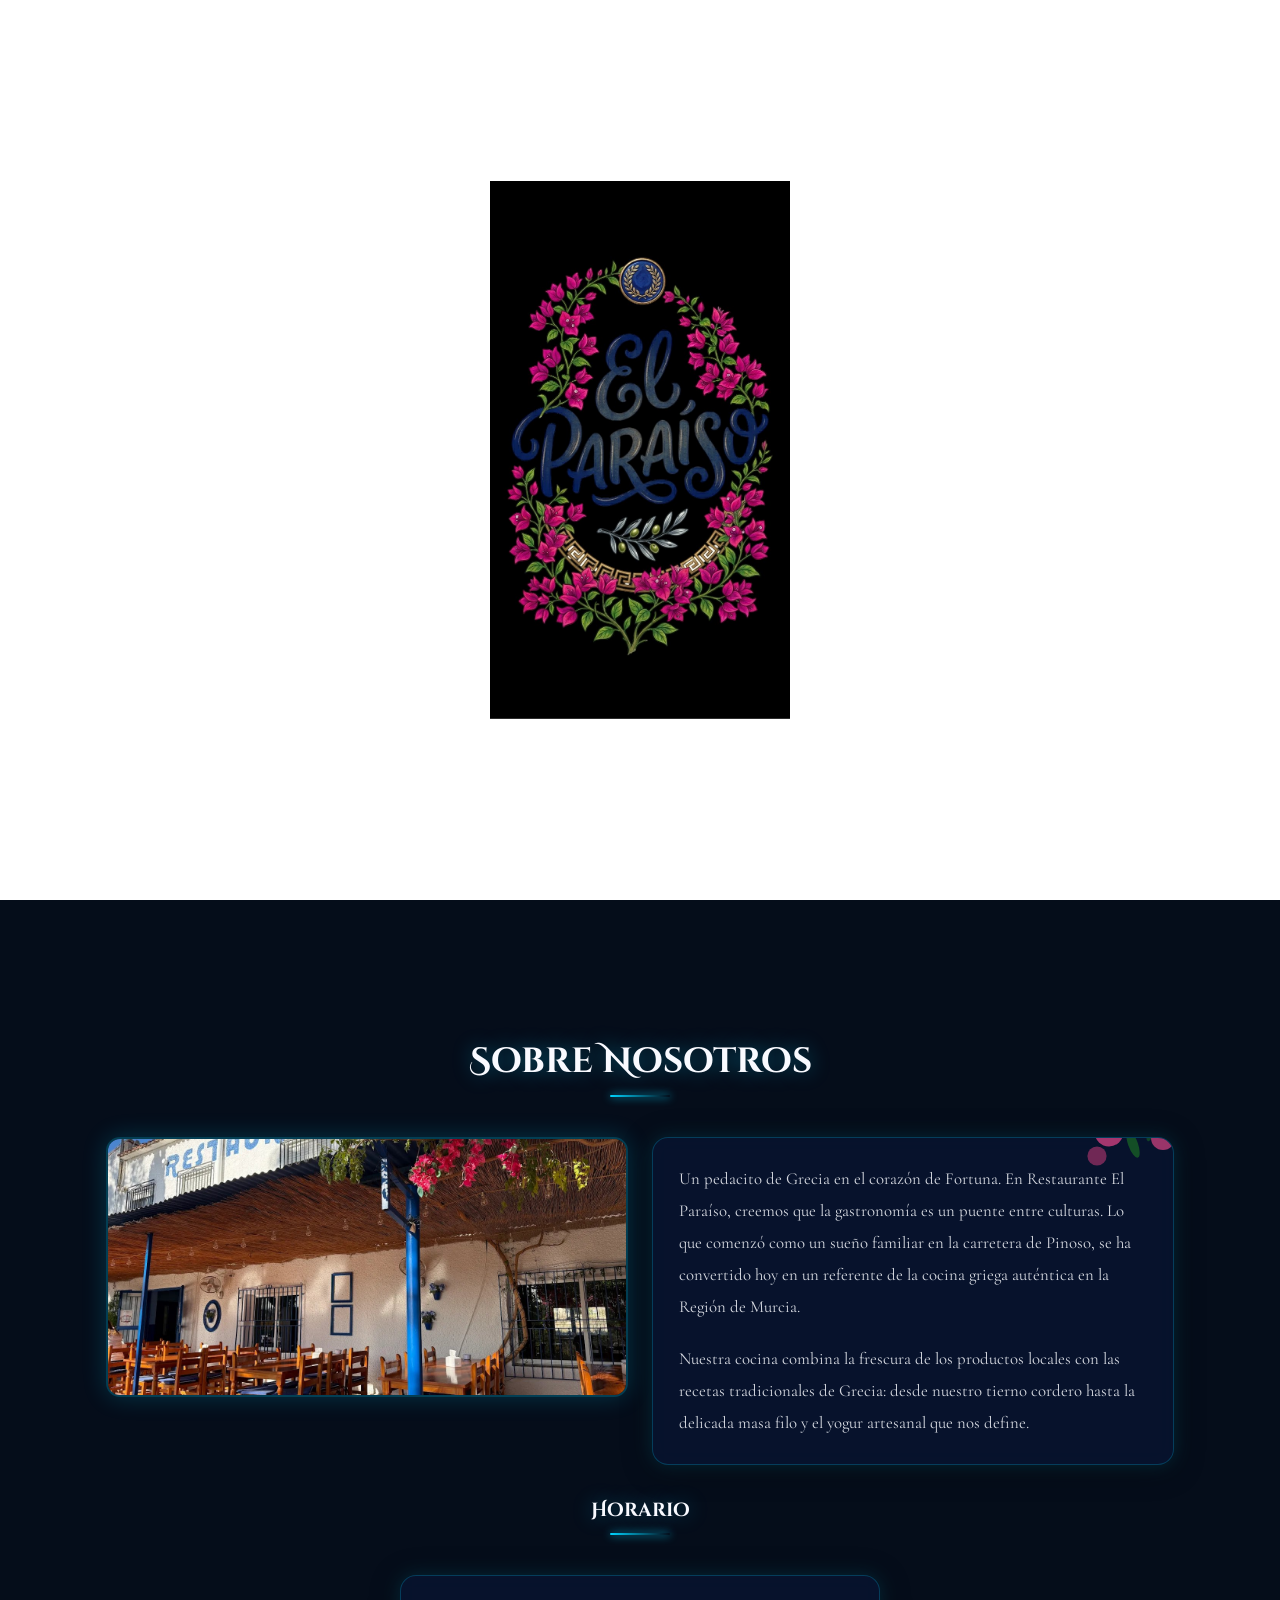
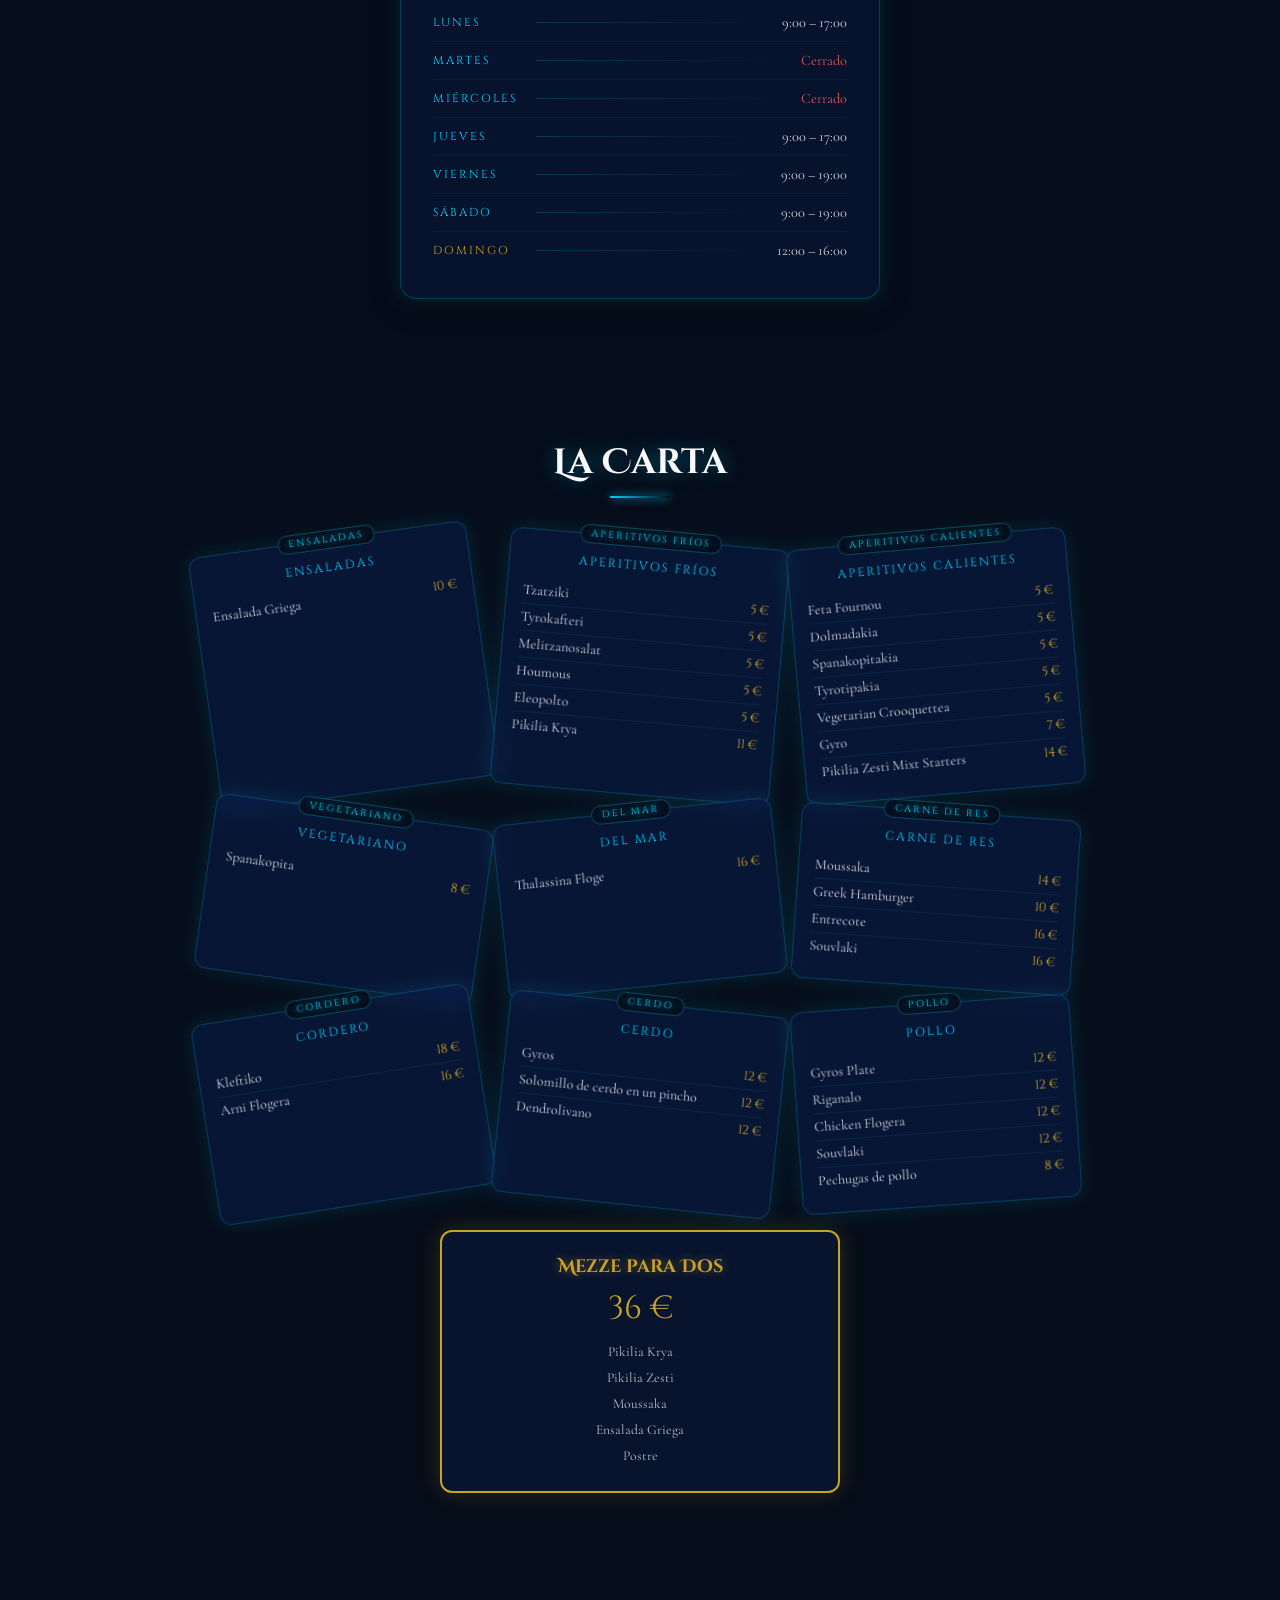
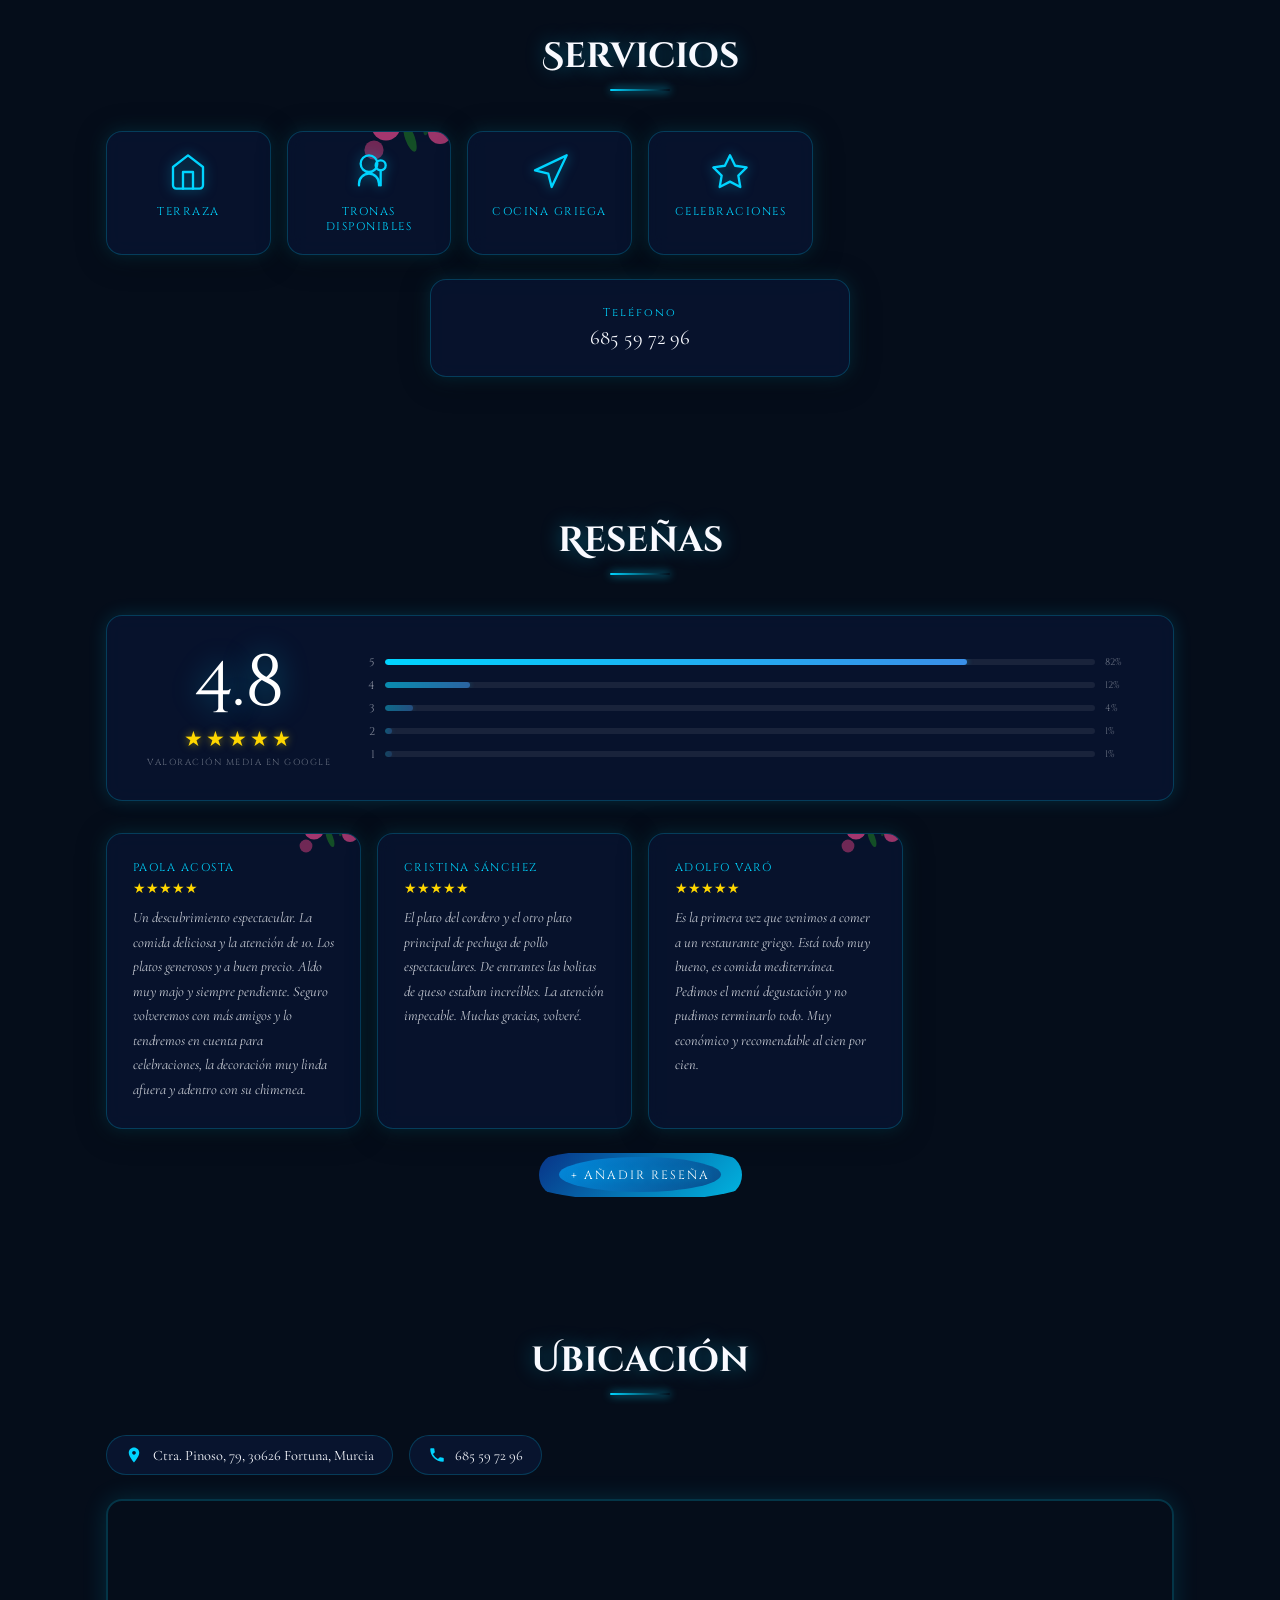
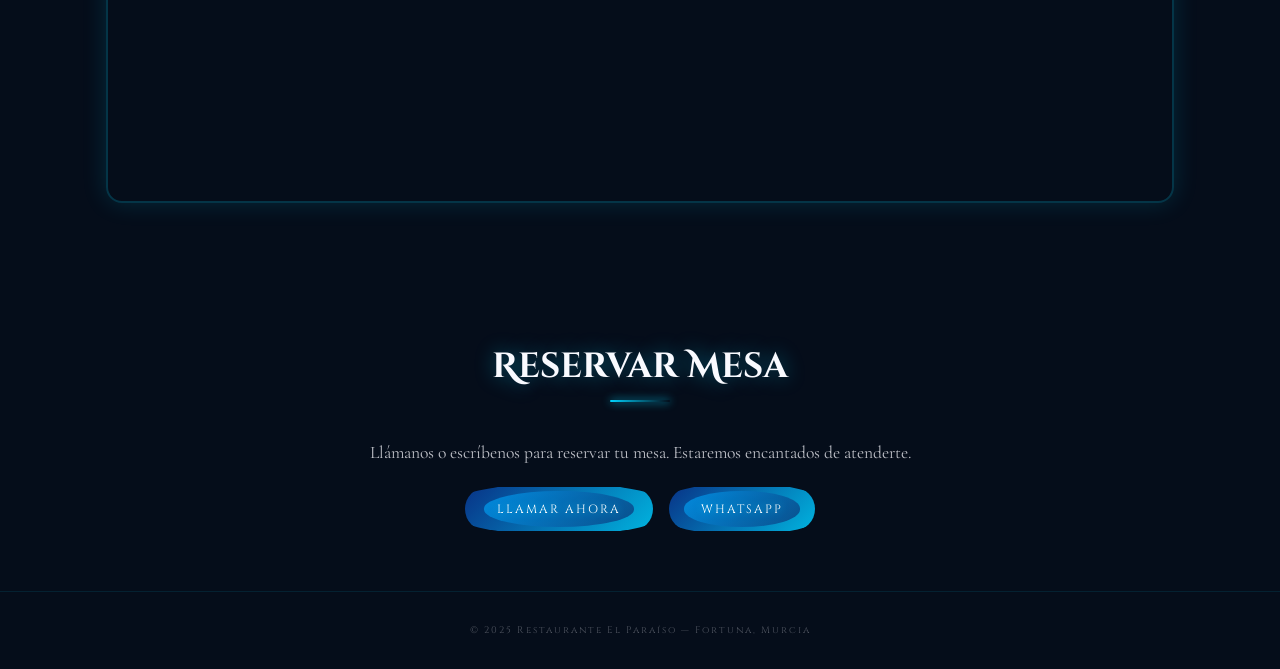
==== index.html @ 32edefb7 "Add files via upload" ====
<!DOCTYPE html>
<html lang="es">
<head>
<meta charset="UTF-8">
<meta name="viewport" content="width=device-width, initial-scale=1.0">

<!-- ─── SEO PRIMARIO ─── -->
<title>Restaurante El Para&#237;so – Cocina Griega en Fortuna, Murcia</title>
<meta name="description" content="Restaurante de cocina griega aut&#233;ntica en Fortuna, Murcia. Cordero al horno, mezze, tzatziki y m&#225;s. Terraza con ambiente mediterr&#225;neo. Reservas: 685 59 72 96.">
<meta name="keywords" content="restaurante griego Fortuna, El Para&#237;so Fortuna, cocina griega Murcia, restaurante Fortuna Murcia, comida griega Murcia, mezze Fortuna">
<meta name="robots" content="index, follow">
<meta name="author" content="Restaurante El Para&#237;so">
<link rel="canonical" href="https://restauranteparaiso.vercel.app/">

<!-- ─── OPEN GRAPH ─── -->
<meta property="og:type" content="restaurant">
<meta property="og:title" content="Restaurante El Para&#237;so – Cocina Griega en Fortuna, Murcia">
<meta property="og:description" content="Un pedacito de Grecia en el coraz&#243;n de Fortuna. Cocina griega aut&#233;ntica, terraza mediterr&#225;nea y trato familiar.">
<meta property="og:url" content="https://restauranteparaiso.vercel.app/">
<meta property="og:locale" content="es_ES">
<meta property="og:site_name" content="Restaurante El Para&#237;so">

<!-- ─── TWITTER CARD ─── -->
<meta name="twitter:card" content="summary_large_image">
<meta name="twitter:title" content="Restaurante El Para&#237;so – Cocina Griega en Fortuna">
<meta name="twitter:description" content="Cocina griega aut&#233;ntica en Fortuna, Murcia. Reservas: 685 59 72 96.">

<!-- ─── GEO (ayuda al SEO local) ─── -->
<meta name="geo.region" content="ES-MC">
<meta name="geo.placename" content="Fortuna, Murcia">
<meta name="geo.position" content="38.1833;-1.1333">
<meta name="ICBM" content="38.1833, -1.1333">

<!-- ─── SCHEMA.ORG RESTAURANT ─── -->
<script type="application/ld+json">
{
  "@context": "https://schema.org",
  "@type": "Restaurant",
  "name": "Restaurante El Para\u00edso",
  "url": "https://restauranteparaiso.vercel.app/",
  "telephone": "+34685597296",
  "email": "",
  "servesCuisine": ["Griega", "Mediterr\u00e1nea"],
  "priceRange": "\u20ac\u20ac",
  "address": {
    "@type": "PostalAddress",
    "streetAddress": "Ctra. Pinoso, 79",
    "addressLocality": "Fortuna",
    "postalCode": "30626",
    "addressRegion": "Murcia",
    "addressCountry": "ES"
  },
  "geo": {
    "@type": "GeoCoordinates",
    "latitude": 38.1833,
    "longitude": -1.1333
  },
  "openingHoursSpecification": [
    {"@type":"OpeningHoursSpecification","dayOfWeek":"Monday","opens":"09:00","closes":"17:00"},
    {"@type":"OpeningHoursSpecification","dayOfWeek":"Thursday","opens":"09:00","closes":"17:00"},
    {"@type":"OpeningHoursSpecification","dayOfWeek":"Friday","opens":"09:00","closes":"19:00"},
    {"@type":"OpeningHoursSpecification","dayOfWeek":"Saturday","opens":"09:00","closes":"19:00"},
    {"@type":"OpeningHoursSpecification","dayOfWeek":"Sunday","opens":"12:00","closes":"16:00"}
  ],
  "aggregateRating": {
    "@type": "AggregateRating",
    "ratingValue": "4.8",
    "bestRating": "5",
    "reviewCount": "87"
  },
  "hasMenu": "https://restauranteparaiso.vercel.app/#carta",
  "acceptsReservations": true,
  "amenityFeature": [
    {"@type":"LocationFeatureSpecification","name":"Terraza","value":true},
    {"@type":"LocationFeatureSpecification","name":"Tronas","value":true}
  ]
}
</script>
<link href="https://fonts.googleapis.com/css2?family=Cinzel+Decorative:wght@700;900&family=Cinzel:wght@400;600&family=Cormorant+Garamond:ital,wght@0,400;0,600;1,400&display=swap" rel="stylesheet">
<style>
:root {
  --blue-deep: #0d2b6e;
  --blue-mid: #1a4fbf;
  --blue-light: #3a8fe8;
  --neon: #00d4ff;
  --neon2: #00aaff;
  --white: #f9faff;
  --pink: #e8478a;
  --gold: #c9a227;
}

* { margin:0; padding:0; box-sizing:border-box; }

html { scroll-behavior:smooth; }

body {
  font-family: 'Cormorant Garamond', serif;
  background: #050d1a;
  color: var(--white);
  overflow-x: hidden;
}

/* ─── SPLASH ─── */
#splash {
  position:fixed; inset:0; z-index:9999;
  background:#ffffff;
  display:flex; align-items:center; justify-content:center;
  transition: opacity 1s ease, visibility 1s ease;
}
#splash.hide { opacity:0; visibility:hidden; pointer-events:none; }
#splash img {
  width:min(70vw,300px);
  animation: splashPop 0.7s cubic-bezier(.34,1.56,.64,1) both;
}
@keyframes splashPop {
  from { transform:scale(0.6); opacity:0; }
  to { transform:scale(1); opacity:1; }
}

/* ─── CANVAS BG ─── */
#bg-canvas {
  position:fixed; inset:0; z-index:0;
  pointer-events:none;
}

/* ─── NAV ─── */
nav {
  position:fixed; top:0; left:0; right:0; z-index:100;
  background:rgba(5,13,26,0.82);
  backdrop-filter:blur(14px);
  border-bottom:1px solid rgba(0,212,255,0.18);
  padding:0 1rem;
  height:58px;
  display:flex; align-items:center; justify-content:space-between;
}
.nav-logo {
  font-family:'Cinzel Decorative',cursive;
  font-size:1.05rem;
  color:var(--neon);
  text-shadow:0 0 12px var(--neon);
  letter-spacing:1px;
  white-space:nowrap;
}
.nav-links {
  display:flex; gap:0.15rem;
  list-style:none;
}
.nav-links a {
  color:rgba(249,250,255,0.8);
  text-decoration:none;
  font-family:'Cinzel',serif;
  font-size:0.6rem;
  letter-spacing:1.5px;
  text-transform:uppercase;
  padding:6px 7px;
  border-radius:4px;
  transition:color 0.2s, text-shadow 0.2s;
}
.nav-links a:hover {
  color:var(--neon);
  text-shadow:0 0 10px var(--neon);
}
.hamburger { display:none; flex-direction:column; gap:5px; cursor:pointer; padding:6px; }
.hamburger span { width:22px; height:2px; background:var(--neon); border-radius:2px; display:block; transition:all 0.3s; }
@media(max-width:700px){
  .nav-links { display:none; flex-direction:column; position:absolute; top:58px; left:0; right:0; background:rgba(5,13,26,0.97); padding:1rem; gap:0; border-bottom:1px solid rgba(0,212,255,0.2); }
  .nav-links.open { display:flex; }
  .hamburger { display:flex; }
  .nav-links a { font-size:0.75rem; padding:10px 12px; border-bottom:1px solid rgba(0,212,255,0.08); }
}

/* ─── MAIN WRAPPER ─── */
main {
  position:relative; z-index:1;
  padding-top:58px;
}

/* ─── SECTIONS GENERAL ─── */
section {
  padding:80px 1rem 60px;
  max-width:1100px;
  margin:0 auto;
}

/* ─── HERO ─── */
#hero {
  min-height:100svh;
  display:flex; flex-direction:column;
  align-items:center; justify-content:center;
  text-align:center;
  padding-top:80px;
  max-width:none;
}
/* hero logo removed */
.hero-title {
  font-family:'Cinzel Decorative',cursive;
  font-size:clamp(2.4rem,10vw,5rem);
  color:#ffffff;
  text-shadow:0 0 30px rgba(0,212,255,0.5), 0 0 60px rgba(0,212,255,0.2);
  letter-spacing:4px;
  margin-bottom:0.5rem;
  animation: floatLogo 5s ease-in-out infinite;
}
@keyframes floatLogo {
  0%,100%{transform:translateY(0)}
  50%{transform:translateY(-10px)}
}
.hero-tagline {
  font-family:'Cinzel',serif;
  font-size:clamp(0.65rem,2.5vw,0.85rem);
  letter-spacing:5px;
  text-transform:uppercase;
  color:var(--neon);
  text-shadow:0 0 18px var(--neon);
  margin-bottom:2.8rem;
}
.hero-btns { display:flex; gap:1rem; flex-wrap:wrap; justify-content:center; }

/* ─── BLOB BUTTONS ─── */
.button {
  position:relative; overflow:hidden;
  border:none; cursor:pointer;
  padding:14px 32px;
  border-radius:50px;
  font-family:'Cinzel',serif;
  font-size:0.75rem;
  letter-spacing:2px;
  text-transform:uppercase;
  color:#fff;
  background:transparent;
  z-index:0;
}
.button .inner {
  position:relative; z-index:2;
  text-shadow:0 0 8px rgba(0,212,255,0.8);
}
.button .blob1,.button .blob2 {
  position:absolute; border-radius:50%;
  transition:transform 0.4s ease;
  z-index:1;
}
.button .blob1 {
  width:120%; height:120%;
  top:-10%; left:-10%;
  background:linear-gradient(135deg,#0a2a8a,var(--neon));
  opacity:0.9;
}
.button .blob2 {
  width:80%; height:80%;
  top:10%; left:10%;
  background:linear-gradient(135deg,var(--neon2),var(--blue-deep));
  opacity:0.7;
}
.button:hover .blob1 { transform:scale(1.15) rotate(10deg); }
.button:hover .blob2 { transform:scale(0.9) rotate(-15deg); }
.button:hover { box-shadow:0 0 25px rgba(0,212,255,0.6), 0 0 50px rgba(0,212,255,0.2); }

/* ─── SECTION TITLES ─── */
.sec-title {
  font-family:'Cinzel Decorative',cursive;
  font-size:clamp(1.4rem,5vw,2.2rem);
  text-align:center;
  margin-bottom:2.5rem;
  color:var(--white);
  text-shadow:0 0 20px rgba(0,212,255,0.4);
  position:relative;
}
.sec-title::after {
  content:'';
  display:block;
  width:60px; height:2px;
  background:linear-gradient(90deg,var(--neon),transparent);
  margin:0.6rem auto 0;
  border-radius:2px;
  box-shadow:0 0 8px var(--neon);
}

/* ─── GLASS CARD ─── */
.card {
  background:rgba(10,25,60,0.55);
  border:1px solid rgba(0,212,255,0.22);
  border-radius:16px;
  padding:1.6rem;
  box-shadow:0 0 18px rgba(0,212,255,0.15), 0 4px 30px rgba(0,0,0,0.4);
  backdrop-filter:blur(10px);
  transition:transform 0.6s cubic-bezier(.16,1,.3,1), box-shadow 0.4s ease;
  position:relative;
  overflow:hidden;
}
.card:hover {
  transform:translateY(-4px);
  box-shadow:0 0 28px rgba(0,212,255,0.3), 0 8px 40px rgba(0,0,0,0.5);
}

/* Buganvilla decoration */
.card.buga::before {
  content:'';
  position:absolute;
  top:-30px; right:-20px;
  width:120px; height:120px;
  background:url('data:image/svg+xml,<svg xmlns="http://www.w3.org/2000/svg" viewBox="0 0 100 100"><circle cx="30" cy="20" r="12" fill="%23e8478a" opacity="0.7"/><circle cx="55" cy="10" r="9" fill="%23c9367a" opacity="0.6"/><circle cx="75" cy="25" r="10" fill="%23e8478a" opacity="0.65"/><circle cx="20" cy="40" r="8" fill="%23d94080" opacity="0.5"/><ellipse cx="50" cy="30" rx="4" ry="12" fill="%23228b22" opacity="0.5" transform="rotate(-20 50 30)"/><ellipse cx="65" cy="18" rx="3" ry="10" fill="%23228b22" opacity="0.4" transform="rotate(15 65 18)"/></svg>') center/contain no-repeat;
  pointer-events:none;
  z-index:0;
}

/* ─── SOBRE NOSOTROS ─── */
#sobre .content-grid {
  display:grid;
  grid-template-columns:1fr 1fr;
  gap:1.5rem;
  align-items:start;
}
@media(max-width:650px){
  #sobre .content-grid { grid-template-columns:1fr; }
}
#sobre img {
  width:100%; border-radius:14px;
  border:2px solid rgba(0,212,255,0.25);
  box-shadow:0 0 25px rgba(0,212,255,0.2);
  object-fit:cover; height:260px;
}
#sobre .text-card p {
  font-size:1.05rem;
  line-height:1.9;
  color:rgba(249,250,255,0.85);
}

/* ─── HORARIO ─── */
.horario-unified {
  max-width:480px;
  margin:0 auto;
  padding:1.8rem 2rem;
}
.horario-row {
  display:flex;
  align-items:center;
  padding:10px 0;
  border-bottom:1px solid rgba(0,212,255,0.08);
  gap:0.8rem;
  animation: rowSlide 0.5s ease both;
}
@keyframes rowSlide {
  from { opacity:0; transform:translateX(-10px); }
  to { opacity:1; transform:translateX(0); }
}
.horario-row:last-child { border-bottom:none; }
.horario-row .dia {
  font-family:'Cinzel',serif;
  font-size:0.72rem;
  letter-spacing:2px;
  text-transform:uppercase;
  color:var(--neon);
  min-width:90px;
}
.hora-line {
  flex:1;
  height:1px;
  background:linear-gradient(90deg,rgba(0,212,255,0.2),transparent);
}
.horario-row .hora {
  font-size:0.9rem;
  color:rgba(249,250,255,0.85);
  white-space:nowrap;
}
.horario-row.cerrado .hora { color:#e05555; }
.horario-row.domingo .dia { color:var(--gold); }

/* ─── SERVICIOS ─── */
.servicios-grid {
  display:grid;
  grid-template-columns:repeat(auto-fill,minmax(150px,1fr));
  gap:1rem;
  margin-bottom:1.5rem;
}
.serv-item {
  text-align:center; padding:1.2rem 0.8rem;
}
.serv-icon {
  width:40px; height:40px;
  margin:0 auto 0.8rem;
  color:var(--neon);
  filter:drop-shadow(0 0 6px rgba(0,212,255,0.5));
}
.serv-icon svg { width:100%; height:100%; }
.serv-label {
  font-family:'Cinzel',serif;
  font-size:0.7rem;
  letter-spacing:1.5px;
  text-transform:uppercase;
  color:var(--neon);
}

/* ─── CARTA GLASS CARDS ─── */
.container {
  display:flex; flex-wrap:wrap; gap:1rem;
  justify-content:center;
  margin-bottom:1.5rem;
}
.glass {
  position:relative;
  width:min(90vw,280px);
  padding:1.2rem 1rem;
  border-radius:12px;
  background:rgba(10,30,80,0.5);
  border:1px solid rgba(0,212,255,0.2);
  box-shadow:0 0 20px rgba(0,212,255,0.12);
  backdrop-filter:blur(10px);
  transform:rotate(calc(var(--r)*1deg));
  transition:transform 0.6s cubic-bezier(.16,1,.3,1), box-shadow 0.4s ease;
  cursor:default;
}
.glass:hover {
  box-shadow:0 0 35px rgba(0,212,255,0.3);
}
.glass.straighten {
  transform:rotate(0deg) scale(1.02) !important;
  box-shadow:0 0 30px rgba(0,212,255,0.28);
}
.glass::before {
  content:attr(data-text);
  position:absolute;
  top:-10px; left:50%;
  transform:translateX(-50%);
  font-family:'Cinzel',serif;
  font-size:0.6rem;
  letter-spacing:2px;
  text-transform:uppercase;
  color:var(--neon);
  background:rgba(5,13,26,0.9);
  padding:2px 10px;
  border-radius:20px;
  border:1px solid rgba(0,212,255,0.3);
  white-space:nowrap;
  text-shadow:0 0 8px var(--neon);
}
.glass .cat-title {
  font-family:'Cinzel',serif;
  font-size:0.75rem;
  letter-spacing:2px;
  text-transform:uppercase;
  color:var(--neon);
  margin-bottom:0.8rem;
  text-align:center;
}
.menu-item {
  display:flex;
  justify-content:space-between;
  align-items:baseline;
  padding:4px 0;
  border-bottom:1px solid rgba(0,212,255,0.08);
  gap:0.5rem;
}
.menu-item:last-child { border-bottom:none; }
.item-name {
  font-size:0.88rem;
  color:rgba(249,250,255,0.85);
  flex:1;
}
.item-desc {
  font-size:0.7rem;
  color:rgba(200,220,255,0.5);
  font-style:italic;
  flex-basis:100%;
  padding-left:0;
  margin-top:-2px;
  margin-bottom:2px;
}
.item-price {
  font-family:'Cinzel',serif;
  font-size:0.8rem;
  color:var(--gold);
  white-space:nowrap;
}
.mezze-box {
  border:2px solid var(--gold);
  border-radius:12px;
  padding:1.4rem;
  text-align:center;
  max-width:400px;
  margin:0 auto;
  box-shadow:0 0 25px rgba(201,162,39,0.2);
  background:rgba(10,25,60,0.6);
}
.mezze-box h3 {
  font-family:'Cinzel Decorative',cursive;
  color:var(--gold);
  font-size:1.1rem;
  margin-bottom:0.5rem;
  text-shadow:0 0 10px rgba(201,162,39,0.5);
}
.mezze-box .price {
  font-size:2rem;
  font-family:'Cinzel',serif;
  color:var(--gold);
  margin-bottom:0.6rem;
}
.mezze-box ul {
  list-style:none;
  font-size:0.85rem;
  color:rgba(249,250,255,0.75);
  line-height:1.9;
}

/* ─── REVIEWS ─── */
.rating-full {
  display:flex;
  align-items:center;
  gap:2rem;
  background:rgba(10,25,60,0.55);
  border:1px solid rgba(0,212,255,0.22);
  border-radius:16px;
  padding:2rem 2.5rem;
  margin-bottom:2rem;
  box-shadow:0 0 18px rgba(0,212,255,0.15);
  backdrop-filter:blur(10px);
  flex-wrap:wrap;
}
.rating-left {
  text-align:center;
  min-width:120px;
}
.rating-big-num {
  font-family:'Cinzel Decorative',cursive;
  font-size:4.5rem;
  line-height:1;
  color:#ffffff;
  text-shadow:0 0 30px rgba(0,212,255,0.4);
}
.rating-stars-big {
  color:#ffd700;
  font-size:1.3rem;
  letter-spacing:3px;
  margin:0.4rem 0 0.3rem;
  text-shadow:0 0 8px rgba(255,215,0,0.5);
}
.rating-sub {
  font-family:'Cinzel',serif;
  font-size:0.55rem;
  letter-spacing:1.5px;
  text-transform:uppercase;
  color:rgba(249,250,255,0.4);
}
.rating-bar-viz {
  flex:1;
  display:flex;
  flex-direction:column;
  gap:0.5rem;
  min-width:180px;
}
.bar-row {
  display:flex;
  align-items:center;
  gap:0.6rem;
}
.bar-label {
  font-family:'Cinzel',serif;
  font-size:0.7rem;
  color:rgba(249,250,255,0.5);
  width:12px;
  text-align:right;
}
.bar-track {
  flex:1;
  height:6px;
  background:rgba(255,255,255,0.07);
  border-radius:3px;
  overflow:hidden;
}
.bar-fill {
  height:100%;
  background:linear-gradient(90deg,var(--neon),var(--blue-light));
  border-radius:3px;
  box-shadow:0 0 6px rgba(0,212,255,0.4);
  animation:barGrow 1.2s cubic-bezier(.16,1,.3,1) both;
}
@keyframes barGrow {
  from{width:0!important;}
}
.bar-pct {
  font-size:0.6rem;
  color:rgba(249,250,255,0.4);
  width:28px;
  font-family:'Cinzel',serif;
}
.reviews-grid {
  display:grid;
  grid-template-columns:repeat(auto-fill,minmax(240px,1fr));
  gap:1rem;
  margin-bottom:1.5rem;
}
.review-card { position:relative; }
.review-card.buga::before {
  top:-20px; right:-10px; width:80px; height:80px;
}
.reviewer {
  font-family:'Cinzel',serif;
  font-size:0.7rem;
  letter-spacing:1.5px;
  color:var(--neon);
  margin-bottom:0.3rem;
  text-transform:uppercase;
}
.review-stars { color:#ffd700; font-size:0.9rem; margin-bottom:0.6rem; }
.review-text {
  font-size:0.9rem;
  line-height:1.7;
  color:rgba(249,250,255,0.8);
  font-style:italic;
}

/* ─── UBICACION ─── */
.map-wrap {
  border-radius:16px; overflow:hidden;
  border:2px solid rgba(0,212,255,0.2);
  box-shadow:0 0 25px rgba(0,212,255,0.15);
  margin-top:1.5rem;
}
.map-wrap iframe {
  width:100%; height:300px; display:block;
  border:none; filter:hue-rotate(180deg) invert(90%) saturate(150%);
}
.contact-row {
  display:flex; flex-wrap:wrap; gap:1rem;
  margin-top:1.2rem;
}
.contact-pill {
  display:flex; align-items:center; gap:0.6rem;
  background:rgba(10,25,60,0.6);
  border:1px solid rgba(0,212,255,0.2);
  border-radius:50px;
  padding:10px 18px;
  font-size:0.9rem;
  text-decoration:none;
  color:var(--white);
  transition:box-shadow 0.2s, border-color 0.2s;
}
.contact-pill:hover {
  box-shadow:0 0 15px rgba(0,212,255,0.35);
  border-color:rgba(0,212,255,0.5);
}
.contact-pill svg { width:18px; height:18px; fill:var(--neon); flex-shrink:0; }

/* ─── RESERVAR ─── */
#reservar { text-align:center; }
#reservar p {
  font-size:1.1rem;
  margin-bottom:1.5rem;
  color:rgba(249,250,255,0.75);
}

/* ─── WHATSAPP FAB ─── */
#wa-btn {
  position:fixed; bottom:80px; right:18px; z-index:200;
  width:54px; height:54px;
  background:linear-gradient(135deg,#25d366,#128c7e);
  border-radius:50%;
  display:flex; align-items:center; justify-content:center;
  box-shadow:0 0 18px rgba(37,211,102,0.5);
  text-decoration:none;
  transition:transform 0.2s, box-shadow 0.2s;
  animation:waPulse 2.5s ease-in-out infinite;
}
#wa-btn:hover {
  transform:scale(1.1);
  box-shadow:0 0 30px rgba(37,211,102,0.7);
}
@keyframes waPulse {
  0%,100% { box-shadow:0 0 18px rgba(37,211,102,0.5); }
  50% { box-shadow:0 0 30px rgba(37,211,102,0.8), 0 0 50px rgba(37,211,102,0.3); }
}
#wa-btn svg { width:28px; height:28px; fill:#fff; }

/* ─── COOKIE BANNER ─── */
#cookie-bar {
  position:fixed; bottom:0; left:0; right:0; z-index:300;
  background:rgba(5,13,26,0.95);
  border-top:1px solid rgba(0,212,255,0.25);
  padding:12px 1rem;
  display:flex; align-items:center; justify-content:space-between;
  flex-wrap:wrap; gap:0.8rem;
  backdrop-filter:blur(10px);
}
#cookie-bar p {
  font-size:0.78rem;
  color:rgba(249,250,255,0.7);
  max-width:600px;
}
#cookie-bar p a { color:var(--neon); }
.cookie-btns { display:flex; gap:0.5rem; }
.cookie-btn {
  padding:7px 18px;
  border-radius:20px;
  border:1px solid rgba(0,212,255,0.4);
  background:transparent;
  color:var(--white);
  font-family:'Cinzel',serif;
  font-size:0.65rem;
  letter-spacing:1px;
  cursor:pointer;
  transition:background 0.2s, box-shadow 0.2s;
}
.cookie-btn.accept {
  background:linear-gradient(135deg,#0a2a8a,var(--neon));
  border-color:transparent;
  box-shadow:0 0 12px rgba(0,212,255,0.35);
}
.cookie-btn:hover { box-shadow:0 0 15px rgba(0,212,255,0.4); }

/* ─── SCROLL REVEAL ─── */
.reveal {
  opacity:0;
  transform:translateY(40px);
  transition:opacity 0.7s cubic-bezier(.16,1,.3,1), transform 0.7s cubic-bezier(.16,1,.3,1);
}
.reveal.visible {
  opacity:1; transform:translateY(0);
}

/* ─── FOOTER ─── */
footer {
  text-align:center;
  padding:2rem 1rem;
  font-family:'Cinzel',serif;
  font-size:0.6rem;
  letter-spacing:2px;
  color:rgba(249,250,255,0.3);
  border-top:1px solid rgba(0,212,255,0.1);
  position:relative; z-index:1;
}
</style>
</head>
<body>

<!-- SPLASH -->
<div id="splash">
  <img src="[data-uri]" alt="El Para&#237;so Logo">
</div>

<!-- ANIMATED BG -->
<canvas id="bg-canvas"></canvas>

<!-- NAV -->
<nav>
  <span class="nav-logo">El Para&#237;so</span>
  <ul class="nav-links" id="nav-links">
    <li><a href="#sobre">Nosotros</a></li>
    <li><a href="#carta">Carta</a></li>
    <li><a href="#servicios">Servicios</a></li>
    <li><a href="#resenas">Rese&#241;as</a></li>
    <li><a href="#ubicacion">Ubicaci&#243;n</a></li>
    <li><a href="#reservar">Reservar</a></li>
  </ul>
  <div class="hamburger" id="hamburger" onclick="toggleMenu()">
    <span></span><span></span><span></span>
  </div>
</nav>

<main>

<!-- ─── HERO ─── -->
<section id="hero">
  
  <h1 class="hero-title">El Para&#237;so</h1>
  <p class="hero-tagline">Un pedacito de Grecia en el coraz&#243;n de Fortuna</p>
  <div class="hero-btns">
    <button class="button" onclick="document.getElementById('carta').scrollIntoView({behavior:'smooth'})">
      <div class="blob1"></div><div class="blob2"></div>
      <div class="inner">Ver Carta</div>
    </button>
    <button class="button" onclick="document.getElementById('reservar').scrollIntoView({behavior:'smooth'})">
      <div class="blob1"></div><div class="blob2"></div>
      <div class="inner">Reservar</div>
    </button>
  </div>
</section>

<!-- ─── SOBRE NOSOTROS ─── -->
<section id="sobre">
  <h2 class="sec-title reveal">Sobre Nosotros</h2>
  <div class="content-grid reveal">
    <img src="[data-uri]" alt="Terraza El Para&#237;so" loading="lazy">
    <div class="card text-card buga">
      <p>Un pedacito de Grecia en el coraz&#243;n de Fortuna. En Restaurante El Para&#237;so, creemos que la gastronom&#237;a es un puente entre culturas. Lo que comenz&#243; como un sue&#241;o familiar en la carretera de Pinoso, se ha convertido hoy en un referente de la cocina griega aut&#233;ntica en la Regi&#243;n de Murcia.</p>
      <br>
      <p>Nuestra cocina combina la frescura de los productos locales con las recetas tradicionales de Grecia: desde nuestro tierno cordero hasta la delicada masa filo y el yogur artesanal que nos define.</p>
    </div>
  </div>
  <div style="margin-top:2rem;">
    <h3 class="sec-title reveal" style="font-size:1.2rem;">Horario</h3>
    <div class="card horario-unified reveal">
      <div class="horario-row">
        <span class="dia">Lunes</span><span class="hora-line"></span><span class="hora">9:00 – 17:00</span>
      </div>
      <div class="horario-row cerrado">
        <span class="dia">Martes</span><span class="hora-line"></span><span class="hora">Cerrado</span>
      </div>
      <div class="horario-row cerrado">
        <span class="dia">Mi&#233;rcoles</span><span class="hora-line"></span><span class="hora">Cerrado</span>
      </div>
      <div class="horario-row">
        <span class="dia">Jueves</span><span class="hora-line"></span><span class="hora">9:00 – 17:00</span>
      </div>
      <div class="horario-row">
        <span class="dia">Viernes</span><span class="hora-line"></span><span class="hora">9:00 – 19:00</span>
      </div>
      <div class="horario-row">
        <span class="dia">S&#225;bado</span><span class="hora-line"></span><span class="hora">9:00 – 19:00</span>
      </div>
      <div class="horario-row domingo">
        <span class="dia">Domingo</span><span class="hora-line"></span><span class="hora">12:00 – 16:00</span>
      </div>
    </div>
  </div>
</section>

<!-- ─── CARTA ─── -->
<section id="carta">
  <h2 class="sec-title reveal">La Carta</h2>

  <div class="container reveal">
    <div class="glass" data-text="Ensaladas" style="--r:-8;">
      <div class="cat-title">Ensaladas</div>
      <div class="menu-item"><span class="item-name">Ensalada Griega</span><span class="item-price">10 &#8364;</span></div>
    </div>

    <div class="glass" data-text="Aperitivos Fr&#237;os" style="--r:5;">
      <div class="cat-title">Aperitivos Fr&#237;os</div>
      <div class="menu-item"><span class="item-name">Tzatziki</span><span class="item-price">5 &#8364;</span></div>
      <div class="menu-item"><span class="item-name">Tyrokafteri</span><span class="item-price">5 &#8364;</span></div>
      <div class="menu-item"><span class="item-name">Melitzanosalat</span><span class="item-price">5 &#8364;</span></div>
      <div class="menu-item"><span class="item-name">Houmous</span><span class="item-price">5 &#8364;</span></div>
      <div class="menu-item"><span class="item-name">Eleopolto</span><span class="item-price">5 &#8364;</span></div>
      <div class="menu-item"><span class="item-name">Pikilia Krya</span><span class="item-price">11 &#8364;</span></div>
    </div>

    <div class="glass" data-text="Aperitivos Calientes" style="--r:-5;">
      <div class="cat-title">Aperitivos Calientes</div>
      <div class="menu-item"><span class="item-name">Feta Fournou</span><span class="item-price">5 &#8364;</span></div>
      <div class="menu-item"><span class="item-name">Dolmadakia</span><span class="item-price">5 &#8364;</span></div>
      <div class="menu-item"><span class="item-name">Spanakopitakia</span><span class="item-price">5 &#8364;</span></div>
      <div class="menu-item"><span class="item-name">Tyrotipakia</span><span class="item-price">5 &#8364;</span></div>
      <div class="menu-item"><span class="item-name">Vegetarian Crooquettea</span><span class="item-price">5 &#8364;</span></div>
      <div class="menu-item"><span class="item-name">Gyro</span><span class="item-price">7 &#8364;</span></div>
      <div class="menu-item"><span class="item-name">Pikilia Zesti Mixt Starters</span><span class="item-price">14 &#8364;</span></div>
    </div>

    <div class="glass" data-text="Vegetariano" style="--r:8;">
      <div class="cat-title">Vegetariano</div>
      <div class="menu-item"><span class="item-name">Spanakopita</span><span class="item-price">8 &#8364;</span></div>
    </div>

    <div class="glass" data-text="Del Mar" style="--r:-6;">
      <div class="cat-title">Del Mar</div>
      <div class="menu-item"><span class="item-name">Thalassina Floge</span><span class="item-price">16 &#8364;</span></div>
    </div>

    <div class="glass" data-text="Carne de Res" style="--r:4;">
      <div class="cat-title">Carne de Res</div>
      <div class="menu-item"><span class="item-name">Moussaka</span><span class="item-price">14 &#8364;</span></div>
      <div class="menu-item"><span class="item-name">Greek Hamburger</span><span class="item-price">10 &#8364;</span></div>
      <div class="menu-item"><span class="item-name">Entrecote</span><span class="item-price">16 &#8364;</span></div>
      <div class="menu-item"><span class="item-name">Souvlaki</span><span class="item-price">16 &#8364;</span></div>
    </div>

    <div class="glass" data-text="Cordero" style="--r:-9;">
      <div class="cat-title">Cordero</div>
      <div class="menu-item"><span class="item-name">Kleftiko</span><span class="item-price">18 &#8364;</span></div>
      <div class="menu-item"><span class="item-name">Arni Flogera</span><span class="item-price">16 &#8364;</span></div>
    </div>

    <div class="glass" data-text="Cerdo" style="--r:6;">
      <div class="cat-title">Cerdo</div>
      <div class="menu-item"><span class="item-name">Gyros</span><span class="item-price">12 &#8364;</span></div>
      <div class="menu-item"><span class="item-name">Solomillo de cerdo en un pincho</span><span class="item-price">12 &#8364;</span></div>
      <div class="menu-item"><span class="item-name">Dendrolivano</span><span class="item-price">12 &#8364;</span></div>
    </div>

    <div class="glass" data-text="Pollo" style="--r:-4;">
      <div class="cat-title">Pollo</div>
      <div class="menu-item"><span class="item-name">Gyros Plate</span><span class="item-price">12 &#8364;</span></div>
      <div class="menu-item"><span class="item-name">Riganalo</span><span class="item-price">12 &#8364;</span></div>
      <div class="menu-item"><span class="item-name">Chicken Flogera</span><span class="item-price">12 &#8364;</span></div>
      <div class="menu-item"><span class="item-name">Souvlaki</span><span class="item-price">12 &#8364;</span></div>
      <div class="menu-item"><span class="item-name">Pechugas de pollo</span><span class="item-price">8 &#8364;</span></div>
    </div>
  </div>

  <div class="mezze-box reveal">
    <h3>Mezze para Dos</h3>
    <div class="price">36 &#8364;</div>
    <ul>
      <li>Pikilia Krya</li>
      <li>Pikilia Zesti</li>
      <li>Moussaka</li>
      <li>Ensalada Griega</li>
      <li>Postre</li>
    </ul>
  </div>
</section>

<!-- ─── SERVICIOS ─── -->
<section id="servicios">
  <h2 class="sec-title reveal">Servicios</h2>
  <div class="servicios-grid reveal">
    <div class="card serv-item">
      <div class="serv-icon">
        <svg viewBox="0 0 24 24" fill="none" stroke="currentColor" stroke-width="1.4" stroke-linecap="round" stroke-linejoin="round"><path d="M3 9l9-7 9 7v11a2 2 0 01-2 2H5a2 2 0 01-2-2z"/><polyline points="9 22 9 12 15 12 15 22"/></svg>
      </div>
      <div class="serv-label">Terraza</div>
    </div>
    <div class="card serv-item buga">
      <div class="serv-icon">
        <svg viewBox="0 0 24 24" fill="none" stroke="currentColor" stroke-width="1.4" stroke-linecap="round" stroke-linejoin="round"><path d="M12 2a5 5 0 100 10A5 5 0 0012 2z"/><path d="M6 20v-1a6 6 0 0112 0v1"/><circle cx="19" cy="8" r="3"/><path d="M19 11v9"/></svg>
      </div>
      <div class="serv-label">Tronas disponibles</div>
    </div>
    <div class="card serv-item">
      <div class="serv-icon">
        <svg viewBox="0 0 24 24" fill="none" stroke="currentColor" stroke-width="1.4" stroke-linecap="round" stroke-linejoin="round"><path d="M3 11l19-9-9 19-2-8-8-2z"/></svg>
      </div>
      <div class="serv-label">Cocina Griega</div>
    </div>
    <div class="card serv-item">
      <div class="serv-icon">
        <svg viewBox="0 0 24 24" fill="none" stroke="currentColor" stroke-width="1.4" stroke-linecap="round" stroke-linejoin="round"><path d="M12 2l3.09 6.26L22 9.27l-5 4.87 1.18 6.88L12 17.77l-6.18 3.25L7 14.14 2 9.27l6.91-1.01L12 2z"/></svg>
      </div>
      <div class="serv-label">Celebraciones</div>
    </div>
  </div>
  <div class="card reveal" style="max-width:420px;margin:0 auto;text-align:center;">
    <p style="font-family:'Cinzel',serif;font-size:0.7rem;letter-spacing:2px;color:var(--neon);margin-bottom:0.3rem;">Tel&#233;fono</p>
    <p style="font-size:1.3rem;">685 59 72 96</p>
  </div>
</section>

<!-- ─── RESEÑAS ─── -->
<section id="resenas">
  <h2 class="sec-title reveal">Rese&ntilde;as</h2>
  <div class="rating-full reveal">
    <div class="rating-left">
      <div class="rating-big-num">4.8</div>
      <div class="rating-stars-big">&#9733;&#9733;&#9733;&#9733;&#9733;</div>
      <div class="rating-sub">Valoraci&#243;n media en Google</div>
    </div>
    <div class="rating-bar-viz">
      <div class="bar-row"><span class="bar-label">5</span><div class="bar-track"><div class="bar-fill" style="width:82%;"></div></div><span class="bar-pct">82%</span></div>
      <div class="bar-row"><span class="bar-label">4</span><div class="bar-track"><div class="bar-fill" style="width:12%;opacity:0.6;"></div></div><span class="bar-pct">12%</span></div>
      <div class="bar-row"><span class="bar-label">3</span><div class="bar-track"><div class="bar-fill" style="width:4%;opacity:0.4;"></div></div><span class="bar-pct">4%</span></div>
      <div class="bar-row"><span class="bar-label">2</span><div class="bar-track"><div class="bar-fill" style="width:1%;opacity:0.3;"></div></div><span class="bar-pct">1%</span></div>
      <div class="bar-row"><span class="bar-label">1</span><div class="bar-track"><div class="bar-fill" style="width:1%;opacity:0.2;"></div></div><span class="bar-pct">1%</span></div>
    </div>
  </div>
  <div class="reviews-grid reveal">
    <div class="card review-card buga">
      <div class="reviewer">Paola Acosta</div>
      <div class="review-stars">&#9733;&#9733;&#9733;&#9733;&#9733;</div>
      <p class="review-text">Un descubrimiento espectacular. La comida deliciosa y la atenci&#243;n de 10. Los platos generosos y a buen precio. Aldo muy majo y siempre pendiente. Seguro volveremos con m&#225;s amigos y lo tendremos en cuenta para celebraciones, la decoraci&#243;n muy linda afuera y adentro con su chimenea.</p>
    </div>
    <div class="card review-card">
      <div class="reviewer">Cristina S&#225;nchez</div>
      <div class="review-stars">&#9733;&#9733;&#9733;&#9733;&#9733;</div>
      <p class="review-text">El plato del cordero y el otro plato principal de pechuga de pollo espectaculares. De entrantes las bolitas de queso estaban incre&#237;bles. La atenci&#243;n impecable. Muchas gracias, volver&#233;.</p>
    </div>
    <div class="card review-card buga">
      <div class="reviewer">Adolfo Var&#243;</div>
      <div class="review-stars">&#9733;&#9733;&#9733;&#9733;&#9733;</div>
      <p class="review-text">Es la primera vez que venimos a comer a un restaurante griego. Est&#225; todo muy bueno, es comida mediterr&#225;nea. Pedimos el men&#250; degustaci&#243;n y no pudimos terminarlo todo. Muy econ&#243;mico y recomendable al cien por cien.</p>
    </div>
  </div>
  <div style="text-align:center;margin-top:1.5rem;" class="reveal">
    <a href="https://www.google.com/search?sa=X&sca_esv=1cd8785de84224e8&q=opiniones+de+restaurante+el+paraiso+fortuna" target="_blank" rel="noopener" class="button" style="display:inline-flex;text-decoration:none;align-items:center;gap:0.5rem;">
      <div class="blob1"></div><div class="blob2"></div>
      <div class="inner">+ A&#241;adir Rese&#241;a</div>
    </a>
  </div>
</section>

<!-- ─── UBICACION ─── -->
<section id="ubicacion">
  <h2 class="sec-title reveal">Ubicaci&#243;n</h2>
  <div class="contact-row reveal">
    <a href="https://maps.google.com/?q=Ctra.+Pinoso,+79,+30626+Fortuna,+Murcia" target="_blank" class="contact-pill">
      <svg viewBox="0 0 24 24"><path d="M12 2C8.13 2 5 5.13 5 9c0 5.25 7 13 7 13s7-7.75 7-13c0-3.87-3.13-7-7-7zm0 9.5c-1.38 0-2.5-1.12-2.5-2.5S10.62 6.5 12 6.5s2.5 1.12 2.5 2.5S13.38 11.5 12 11.5z"/></svg>
      Ctra. Pinoso, 79, 30626 Fortuna, Murcia
    </a>
    <a href="tel:685597296" class="contact-pill">
      <svg viewBox="0 0 24 24"><path d="M6.62 10.79a15.05 15.05 0 006.59 6.59l2.2-2.2a1 1 0 011.01-.24c1.12.37 2.33.57 3.58.57a1 1 0 011 1V20a1 1 0 01-1 1C10.61 21 3 13.39 3 4a1 1 0 011-1h3.5a1 1 0 011 1c0 1.25.2 2.46.57 3.58a1 1 0 01-.24 1.01l-2.21 2.2z"/></svg>
      685 59 72 96
    </a>
  </div>
  <div class="map-wrap reveal">
    <a href="https://maps.google.com/?q=Ctra.+Pinoso,+79,+30626+Fortuna,+Murcia" target="_blank">
      <iframe
        src="https://maps.google.com/maps?q=Ctra.+Pinoso,+79,+30626+Fortuna,+Murcia&output=embed"
        loading="lazy"
        referrerpolicy="no-referrer-when-downgrade"
        title="Ubicaci&#243;n El Para&#237;so">
      </iframe>
    </a>
  </div>
</section>

<!-- ─── RESERVAR ─── -->
<section id="reservar">
  <h2 class="sec-title reveal">Reservar Mesa</h2>
  <p class="reveal">Ll&#225;manos o escr&#237;benos para reservar tu mesa. Estaremos encantados de atenderte.</p>
  <div class="hero-btns reveal">
    <a href="tel:685597296" style="text-decoration:none;">
      <button class="button">
        <div class="blob1"></div><div class="blob2"></div>
        <div class="inner">Llamar ahora</div>
      </button>
    </a>
    <a href="https://wa.me/34685597296" target="_blank" style="text-decoration:none;">
      <button class="button">
        <div class="blob1"></div><div class="blob2"></div>
        <div class="inner">WhatsApp</div>
      </button>
    </a>
  </div>
</section>

</main>

<!-- WHATSAPP FAB -->
<a href="https://wa.me/34685597296" id="wa-btn" target="_blank" rel="noopener" aria-label="WhatsApp">
  <svg viewBox="0 0 448 512"><path d="M380.9 97.1C339 55.1 283.2 32 223.9 32c-122.4 0-222 99.6-222 222 0 39.1 10.2 77.3 29.6 111L0 480l117.7-30.9c32.4 17.7 68.9 27 106.1 27h.1c122.3 0 224.1-99.6 224.1-222 0-59.3-23.1-115-65.1-157zM223.9 438c-30.8 0-61-8.3-87.4-23.9l-6.3-3.7-64.8 17 17.3-63.2-4.1-6.5C61.6 333.4 52.7 299.3 52.7 264c0-94.1 76.6-170.7 170.7-170.7 45.6 0 88.4 17.8 120.6 50 32.2 32.2 50 74.9 50 120.5.1 94.2-76.5 174.2-170.1 174.2zm93.6-127.4c-5.1-2.6-30.4-15-35.1-16.7-4.7-1.7-8.2-2.6-11.6 2.6s-13.3 16.7-16.3 20.1c-3 3.4-6 3.8-11.1 1.3-30.2-15.1-50-26.9-69.9-61.1-5.3-9.1 5.3-8.4 15.1-28 1.7-3.4.8-6.4-.4-8.9-1.3-2.6-11.6-27.9-15.9-38.2-4.2-10-8.5-8.6-11.6-8.8-3-.1-6.4-.1-9.8-.1-3.4 0-8.9 1.3-13.6 6.4-4.7 5.1-17.9 17.5-17.9 42.7s18.3 49.6 20.9 53c2.6 3.4 36.1 55.1 87.5 77.3 32.5 14 45.2 15.2 61.5 12.8 9.9-1.5 30.4-12.4 34.7-24.5 4.3-12 4.3-22.3 3-24.5-1.2-2.4-4.7-3.7-9.8-6.3z"/></svg>
</a>

<!-- COOKIE BANNER -->
<div id="cookie-bar">
  <p>Utilizamos cookies para mejorar tu experiencia. Consulta nuestra <a href="#">pol&#237;tica de privacidad</a>.</p>
  <div class="cookie-btns">
    <button class="cookie-btn accept" onclick="document.getElementById('cookie-bar').style.display='none'">Aceptar</button>
    <button class="cookie-btn" onclick="document.getElementById('cookie-bar').style.display='none'">Rechazar</button>
  </div>
</div>

<footer>
  &copy; 2025 Restaurante El Para&#237;so &mdash; Fortuna, Murcia
</footer>

<script>
// ─── SPLASH
setTimeout(()=>document.getElementById('splash').classList.add('hide'), 3000);

// ─── HAMBURGER
function toggleMenu(){
  document.getElementById('nav-links').classList.toggle('open');
}

// ─── ANIMATED BG (flowing blue-white cascade)
(function(){
  const canvas = document.getElementById('bg-canvas');
  const ctx = canvas.getContext('2d');
  let W, H, particles=[];

  function resize(){
    W=canvas.width=window.innerWidth;
    H=canvas.height=window.innerHeight;
  }
  resize();
  window.addEventListener('resize',resize);

  class Particle{
    constructor(){this.reset(true);}
    reset(init){
      this.x=Math.random()*W;
      this.y=init?Math.random()*H:-20;
      this.size=Math.random()*3+0.5;
      this.speed=Math.random()*0.8+0.2;
      this.opacity=Math.random()*0.4+0.05;
      this.color=Math.random()>0.5?'rgba(0,212,255,':'rgba(255,255,255,';
      this.wobble=Math.random()*Math.PI*2;
      this.wobbleSpeed=0.01+Math.random()*0.01;
    }
    update(){
      this.y+=this.speed;
      this.wobble+=this.wobbleSpeed;
      this.x+=Math.sin(this.wobble)*0.5;
      if(this.y>H+10)this.reset(false);
    }
    draw(){
      ctx.beginPath();
      ctx.arc(this.x,this.y,this.size,0,Math.PI*2);
      ctx.fillStyle=this.color+this.opacity+')';
      ctx.fill();
    }
  }

  for(let i=0;i<120;i++) particles.push(new Particle());

  // Gradient waves
  let waveOff=0;
  function drawWaves(){
    // Dark base
    ctx.fillStyle='rgba(5,13,26,0.04)';
    ctx.fillRect(0,0,W,H);

    // Subtle wave at top
    const grad=ctx.createLinearGradient(0,0,0,H*0.4);
    grad.addColorStop(0,'rgba(13,43,110,0.08)');
    grad.addColorStop(1,'rgba(0,0,0,0)');
    ctx.fillStyle=grad;
    ctx.fillRect(0,0,W,H);
  }

  function loop(){
    ctx.clearRect(0,0,W,H);
    drawWaves();
    particles.forEach(p=>{p.update();p.draw();});
    waveOff+=0.005;
    requestAnimationFrame(loop);
  }
  loop();
})();

// ─── SCROLL REVEAL
const obs=new IntersectionObserver((entries)=>{
  entries.forEach(e=>{
    if(e.isIntersecting)e.target.classList.add('visible');
  });
},{threshold:0.12,rootMargin:'0px 0px -40px 0px'});
document.querySelectorAll('.reveal').forEach(el=>obs.observe(el));

// ─── SMOOTH SCROLL FOR NAV (mobile close)
document.querySelectorAll('.nav-links a').forEach(a=>{
  a.addEventListener('click',()=>document.getElementById('nav-links').classList.remove('open'));
});

// ─── CARTA: auto-straighten glass cards on scroll
const glassObs = new IntersectionObserver((entries)=>{
  entries.forEach(e=>{
    if(e.isIntersecting){
      e.target.classList.add('straighten');
    } else {
      e.target.classList.remove('straighten');
    }
  });
},{threshold:0.4});
document.querySelectorAll('.glass').forEach(el=>glassObs.observe(el));
</script>
</body>
</html>
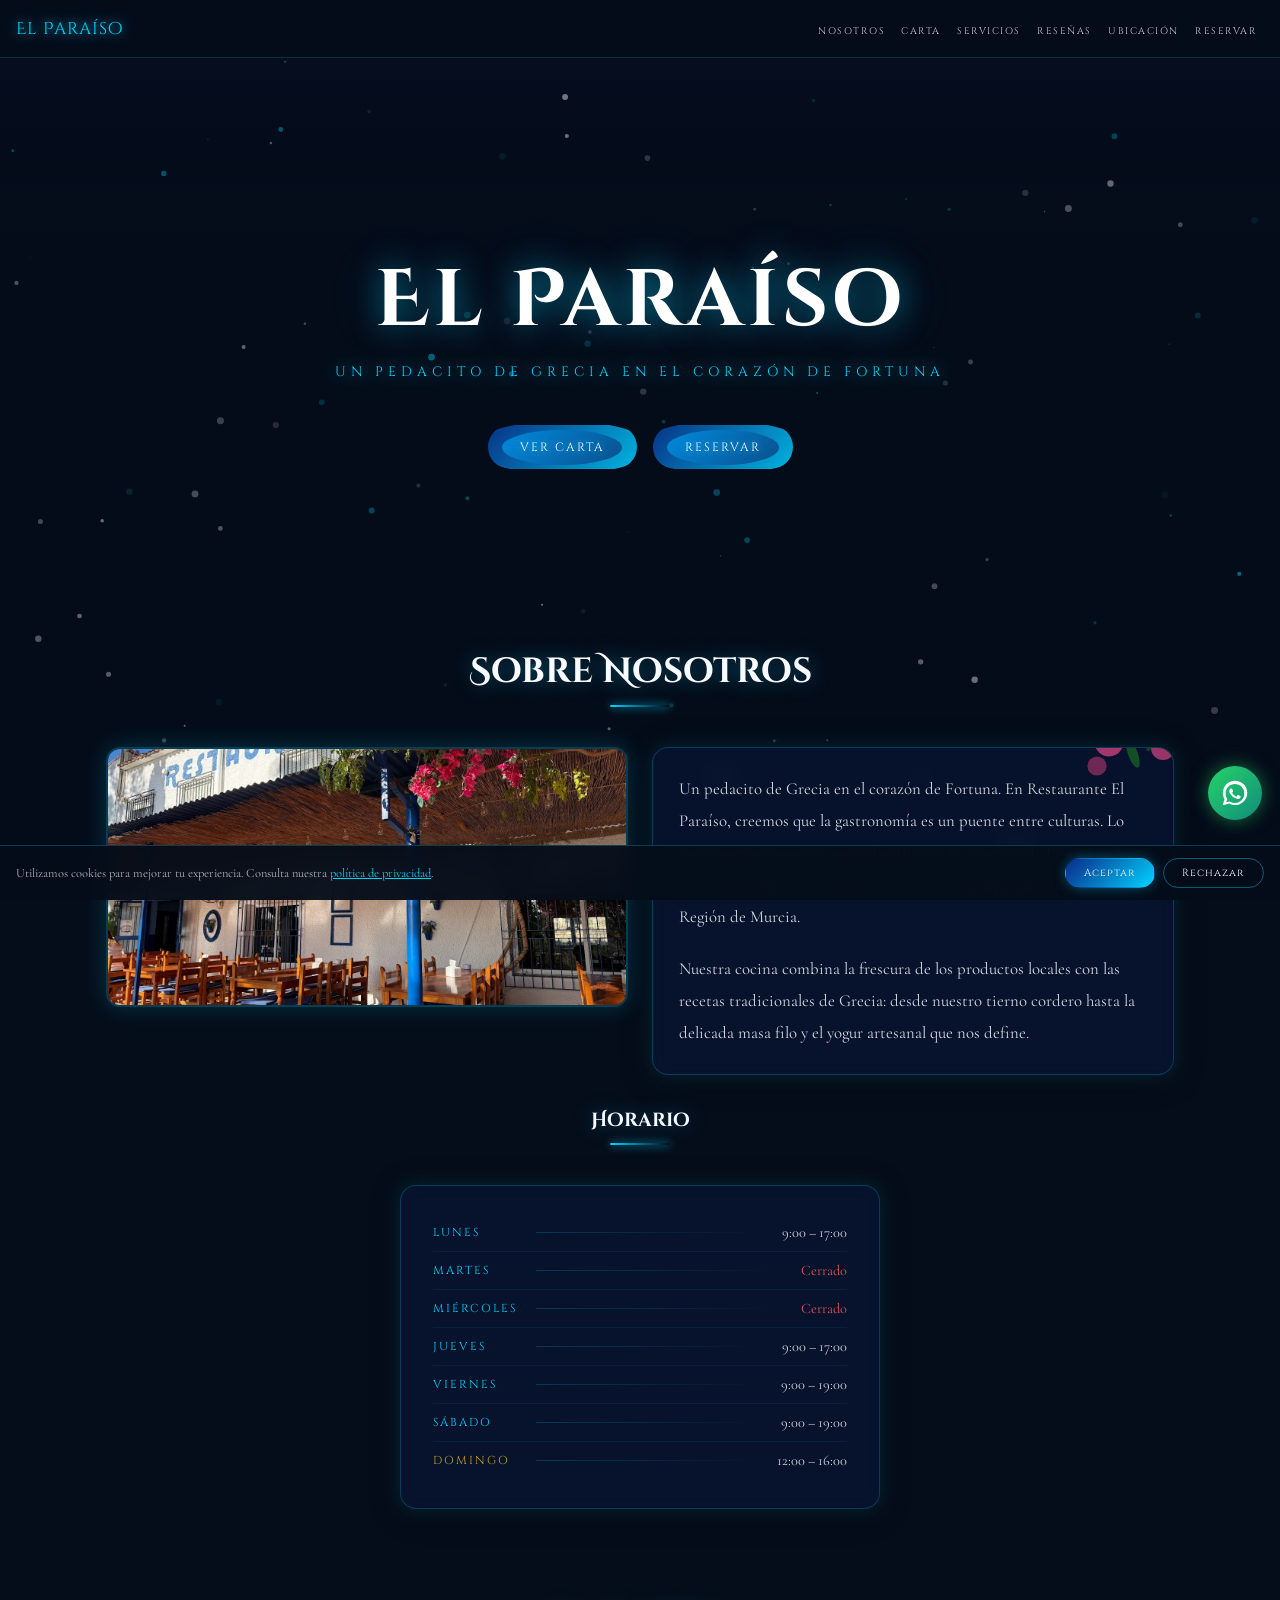
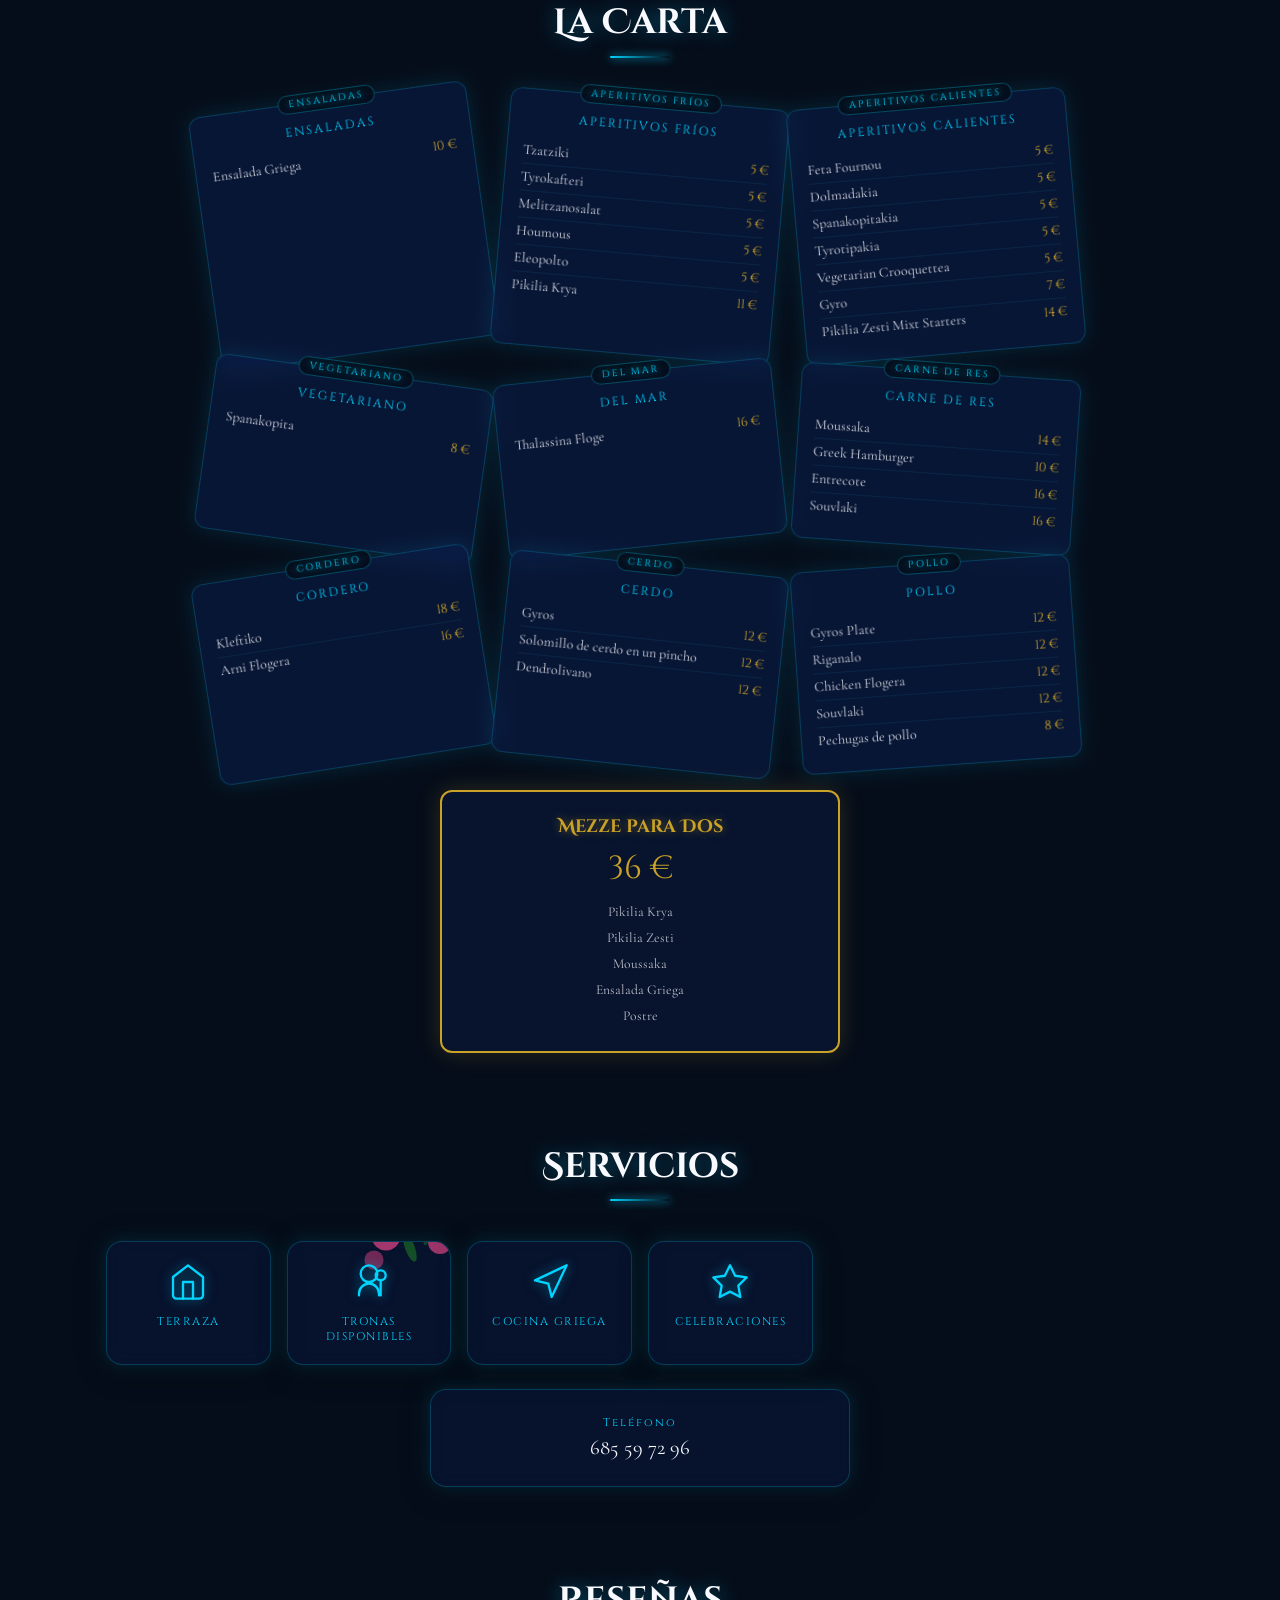
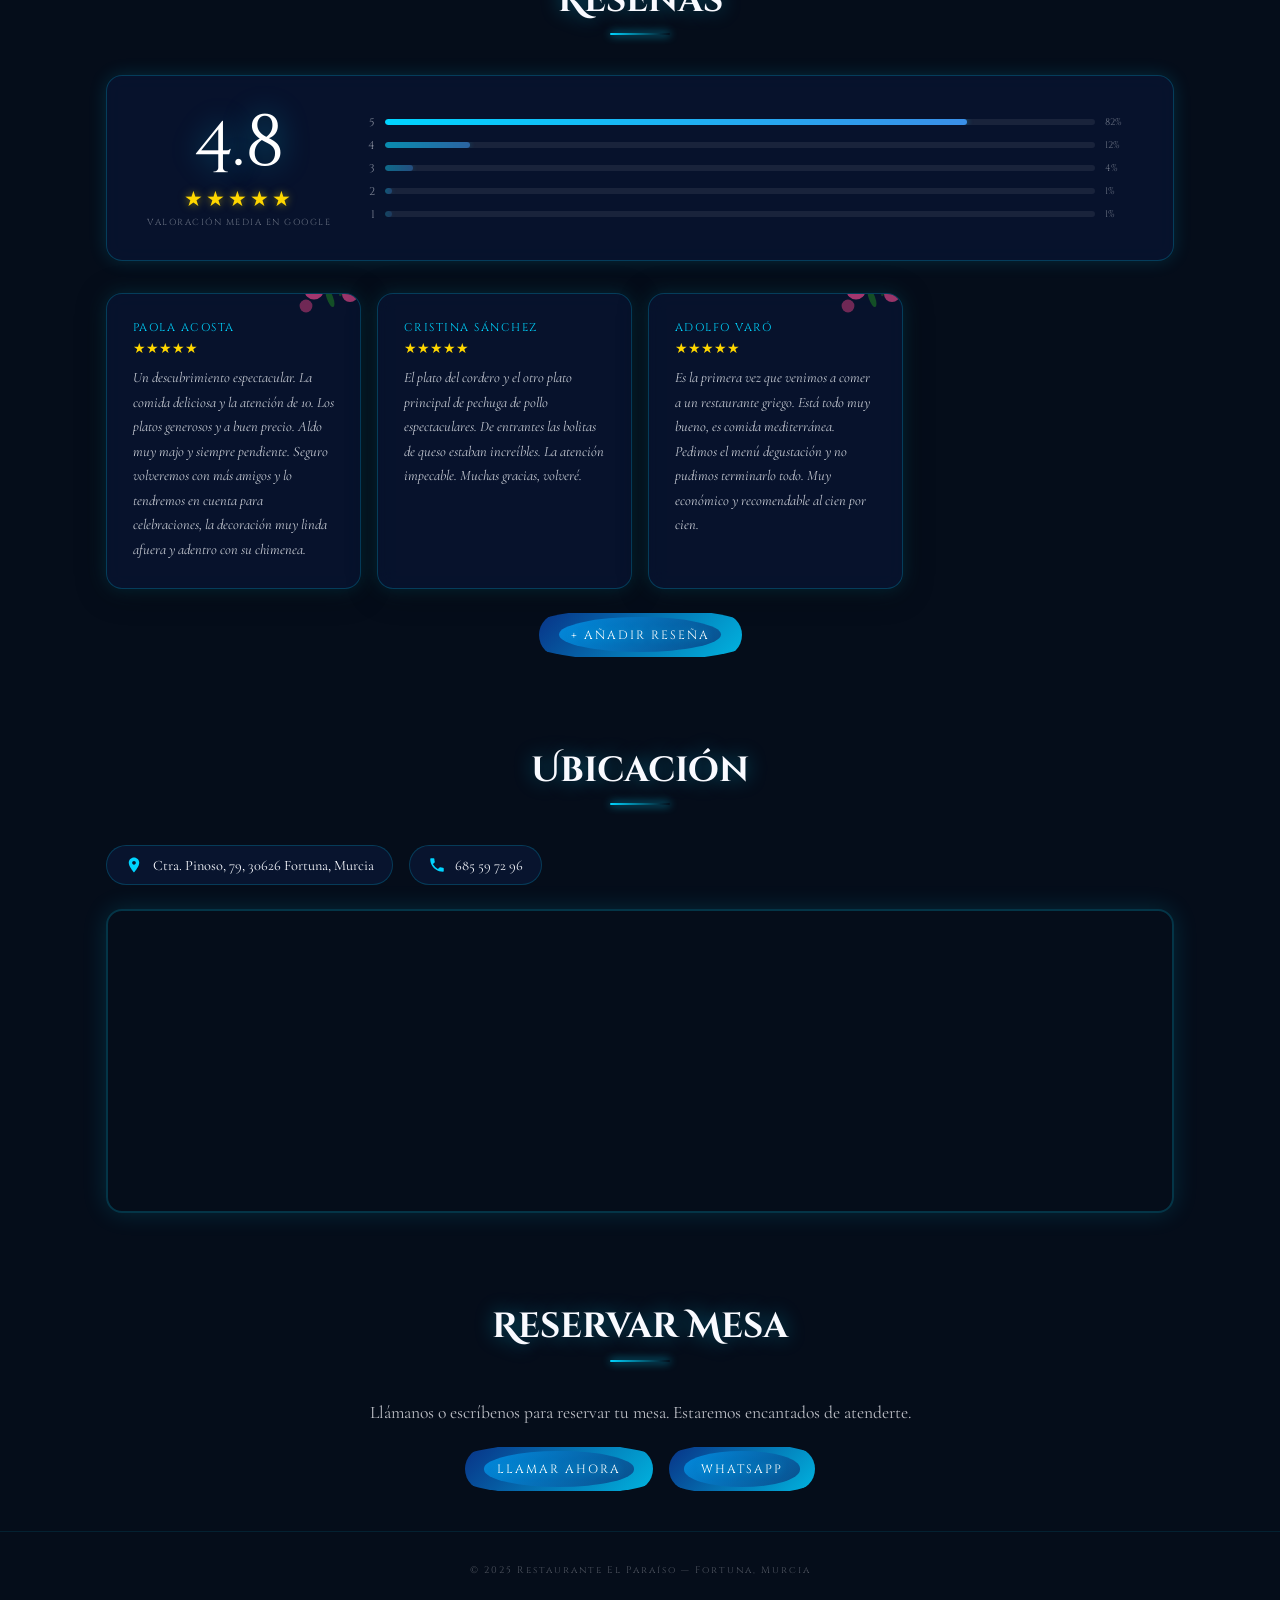
==== commit 70942bb4: "Add files via upload" ====
--- a/index.html
+++ b/index.html
@@ -177,18 +177,19 @@
 
 /* ─── SECTIONS GENERAL ─── */
 section {
-  padding:80px 1rem 60px;
+  padding:50px 1rem 40px;
   max-width:1100px;
   margin:0 auto;
 }
 
 /* ─── HERO ─── */
 #hero {
-  min-height:100svh;
+  min-height:60svh;
   display:flex; flex-direction:column;
   align-items:center; justify-content:center;
   text-align:center;
   padding-top:80px;
+  padding-bottom:20px;
   max-width:none;
 }
 /* hero logo removed */
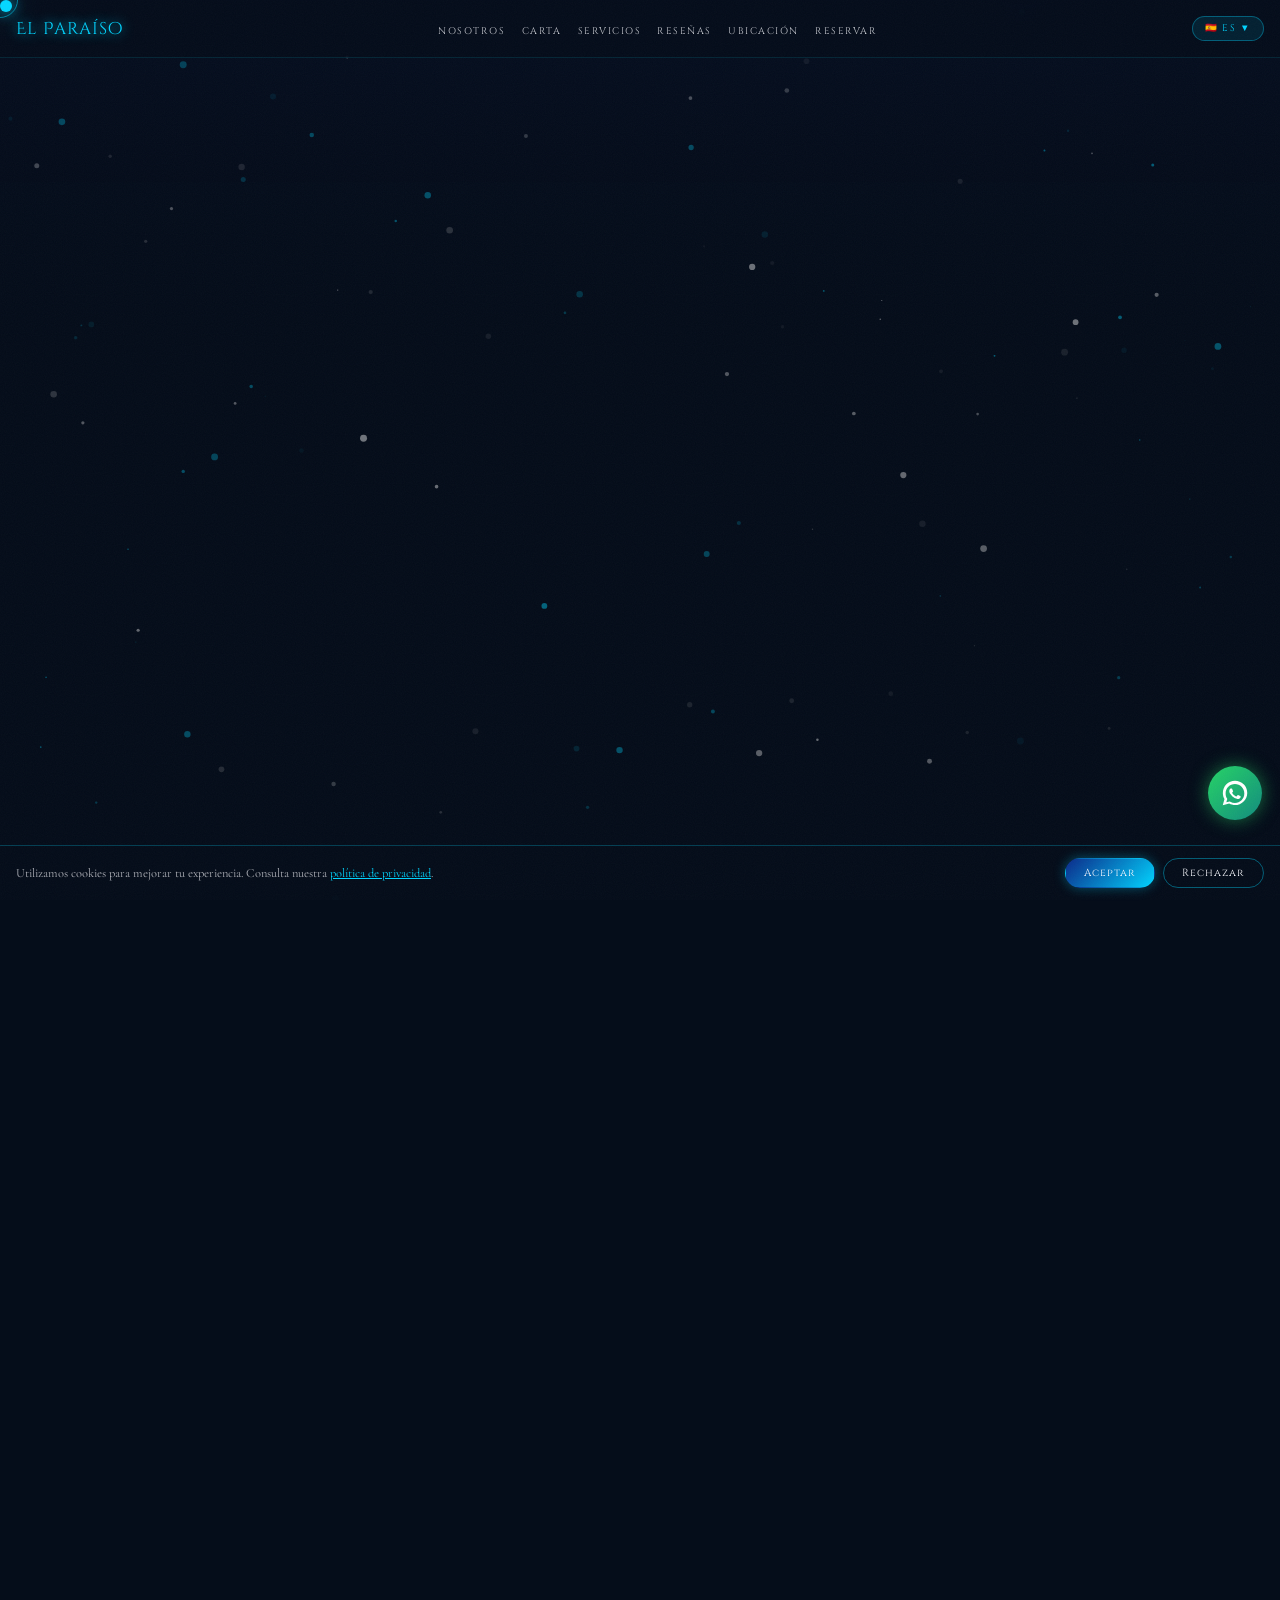
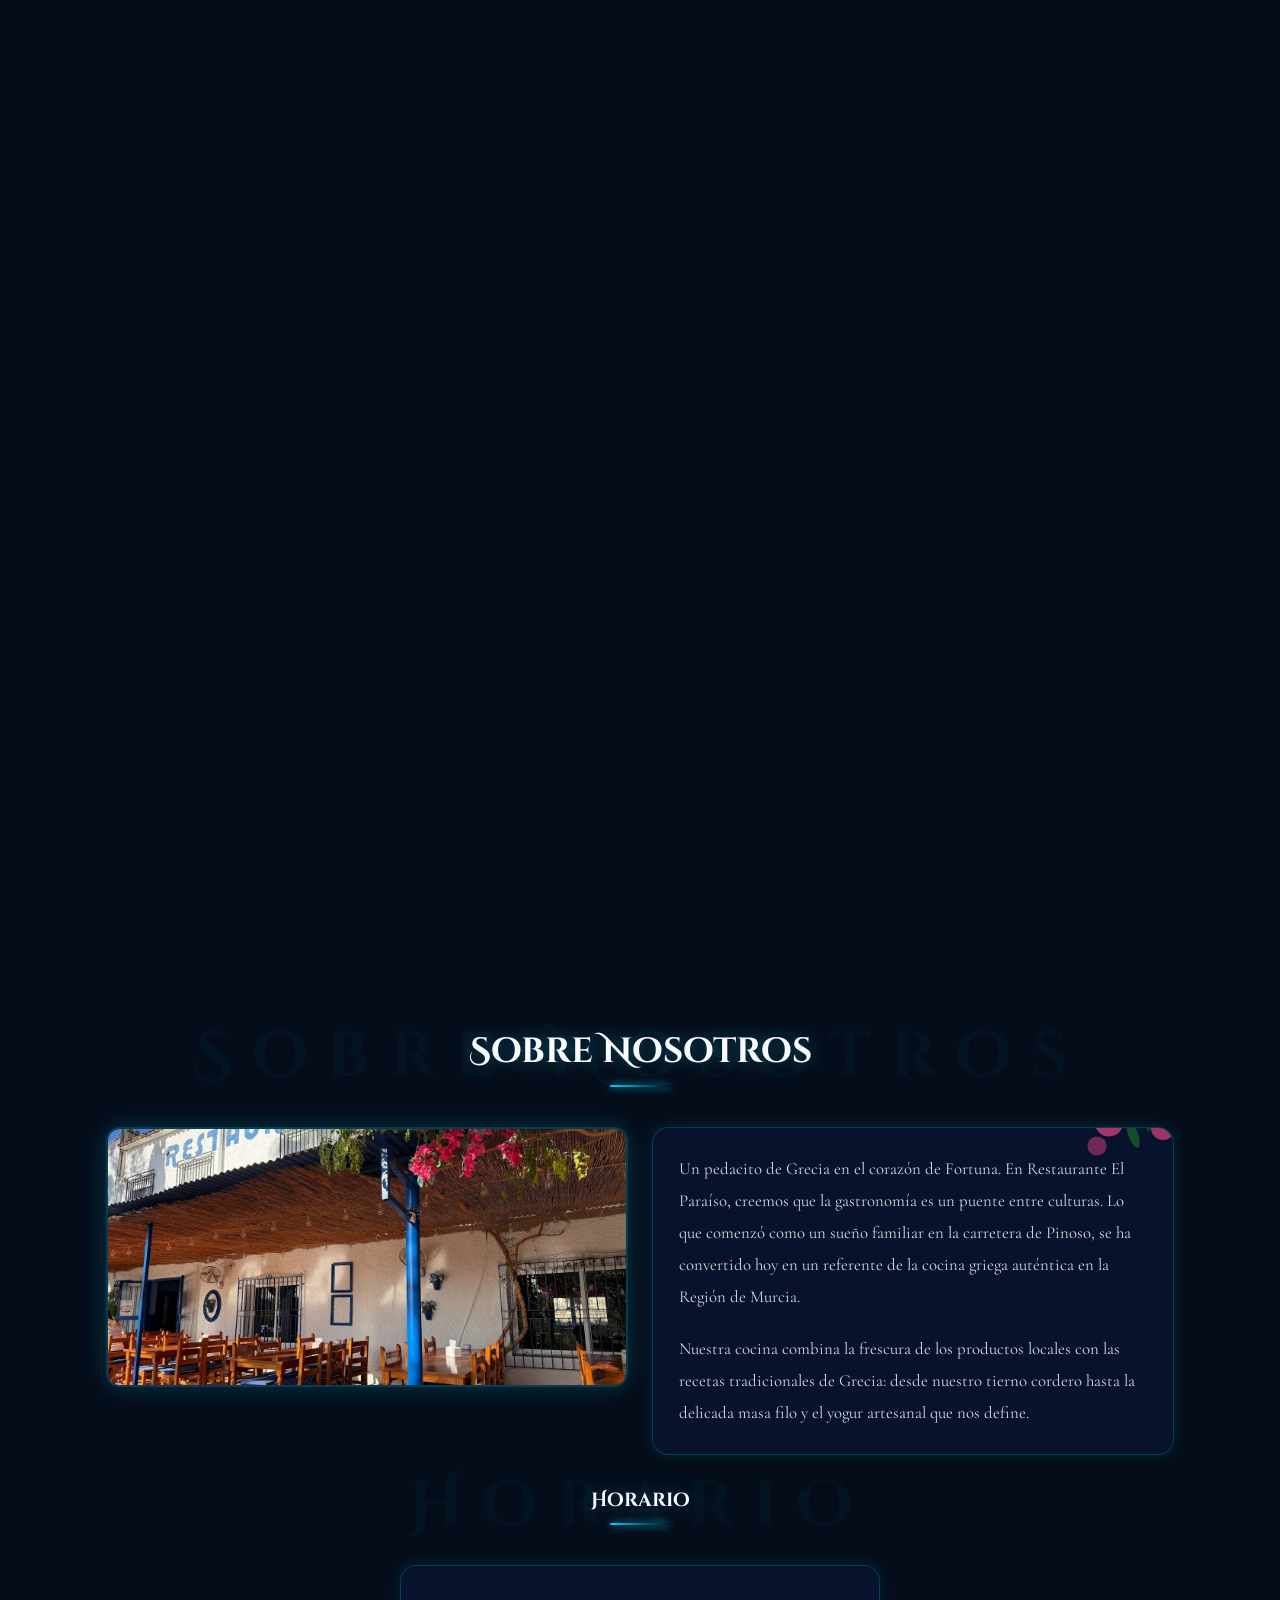
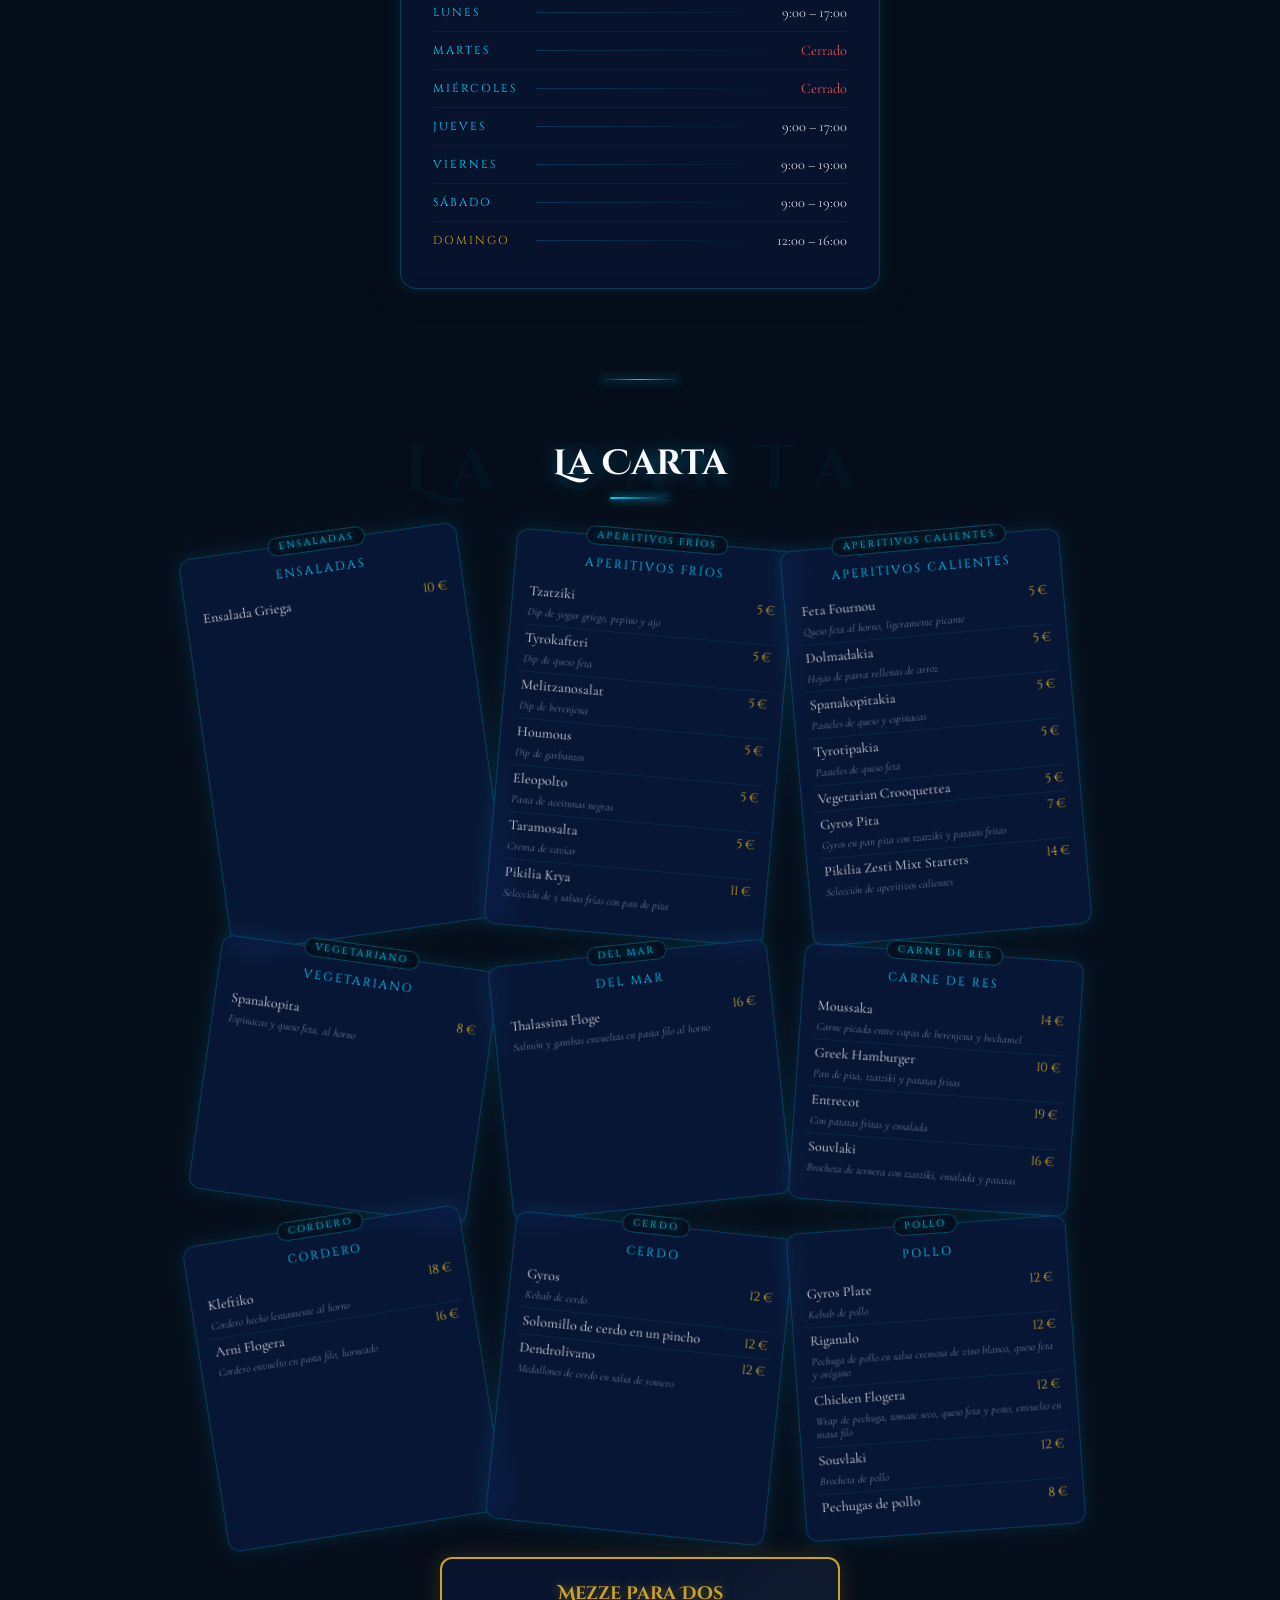
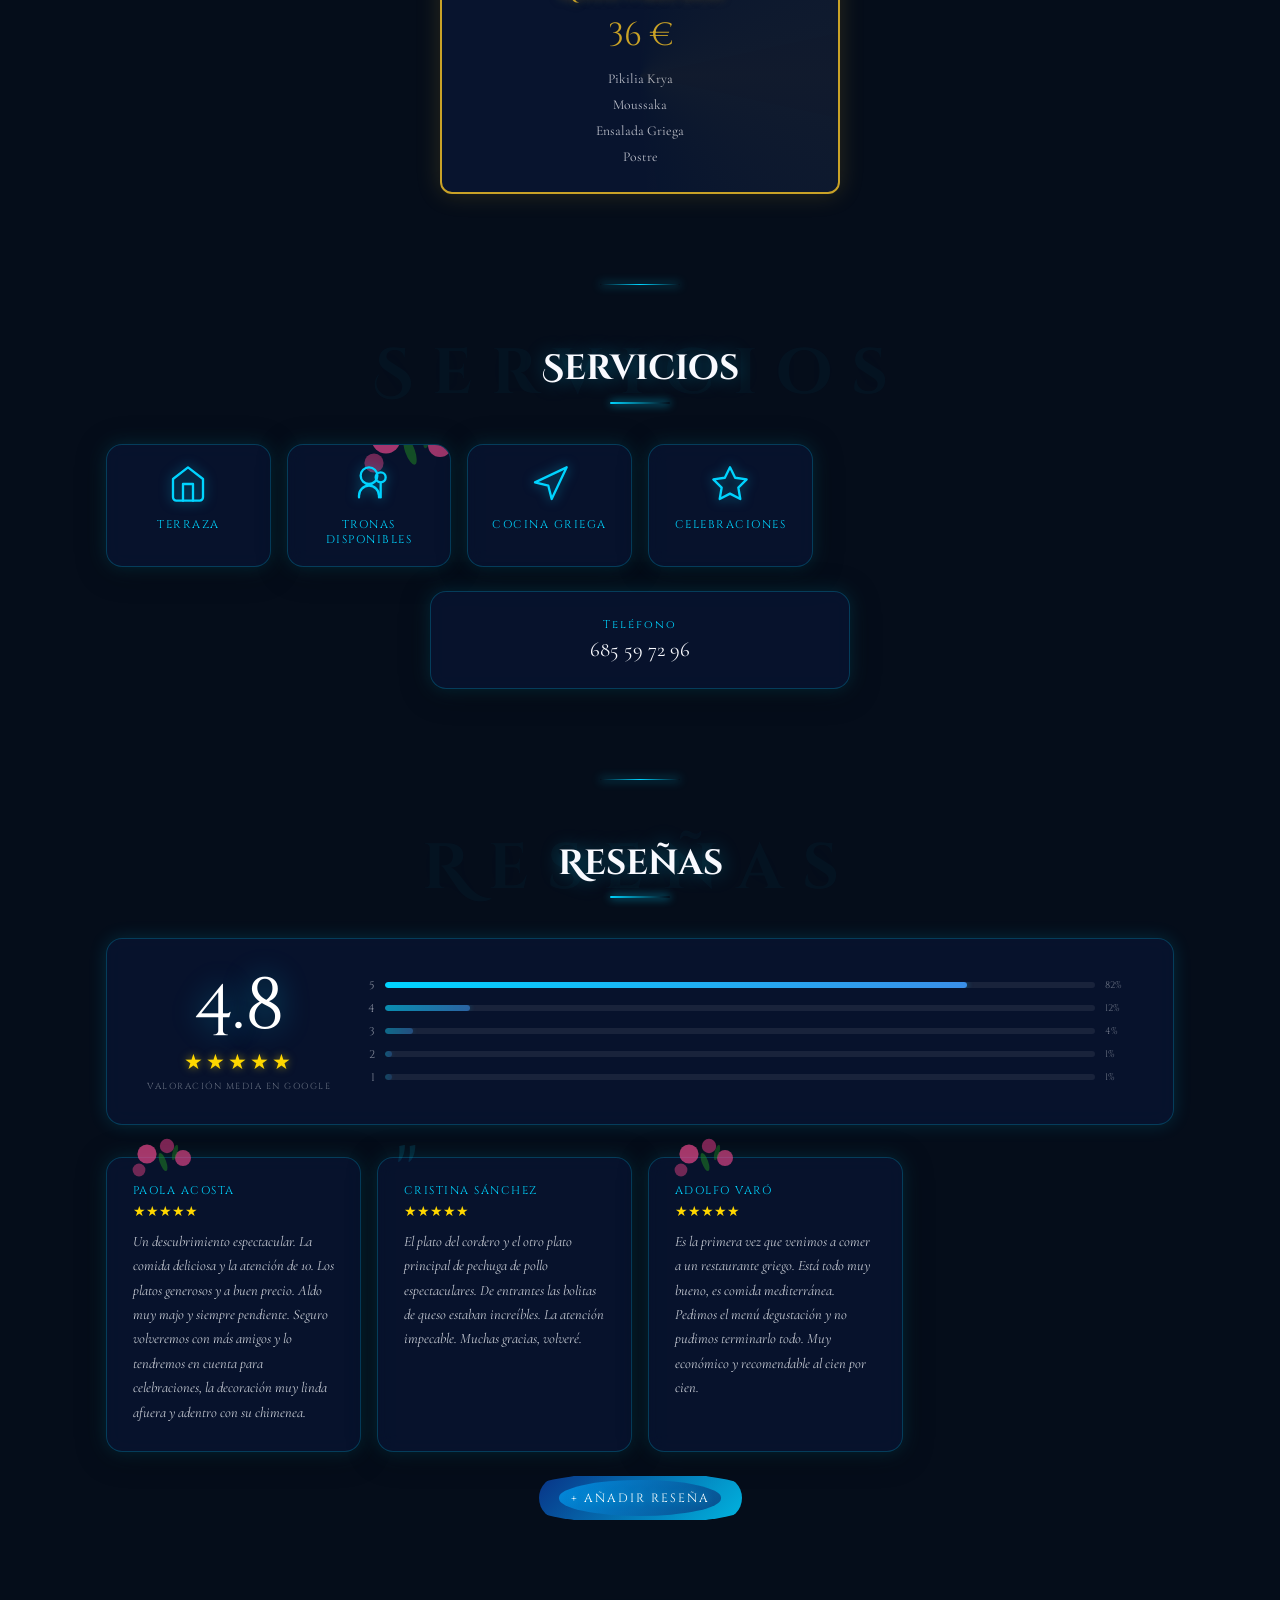
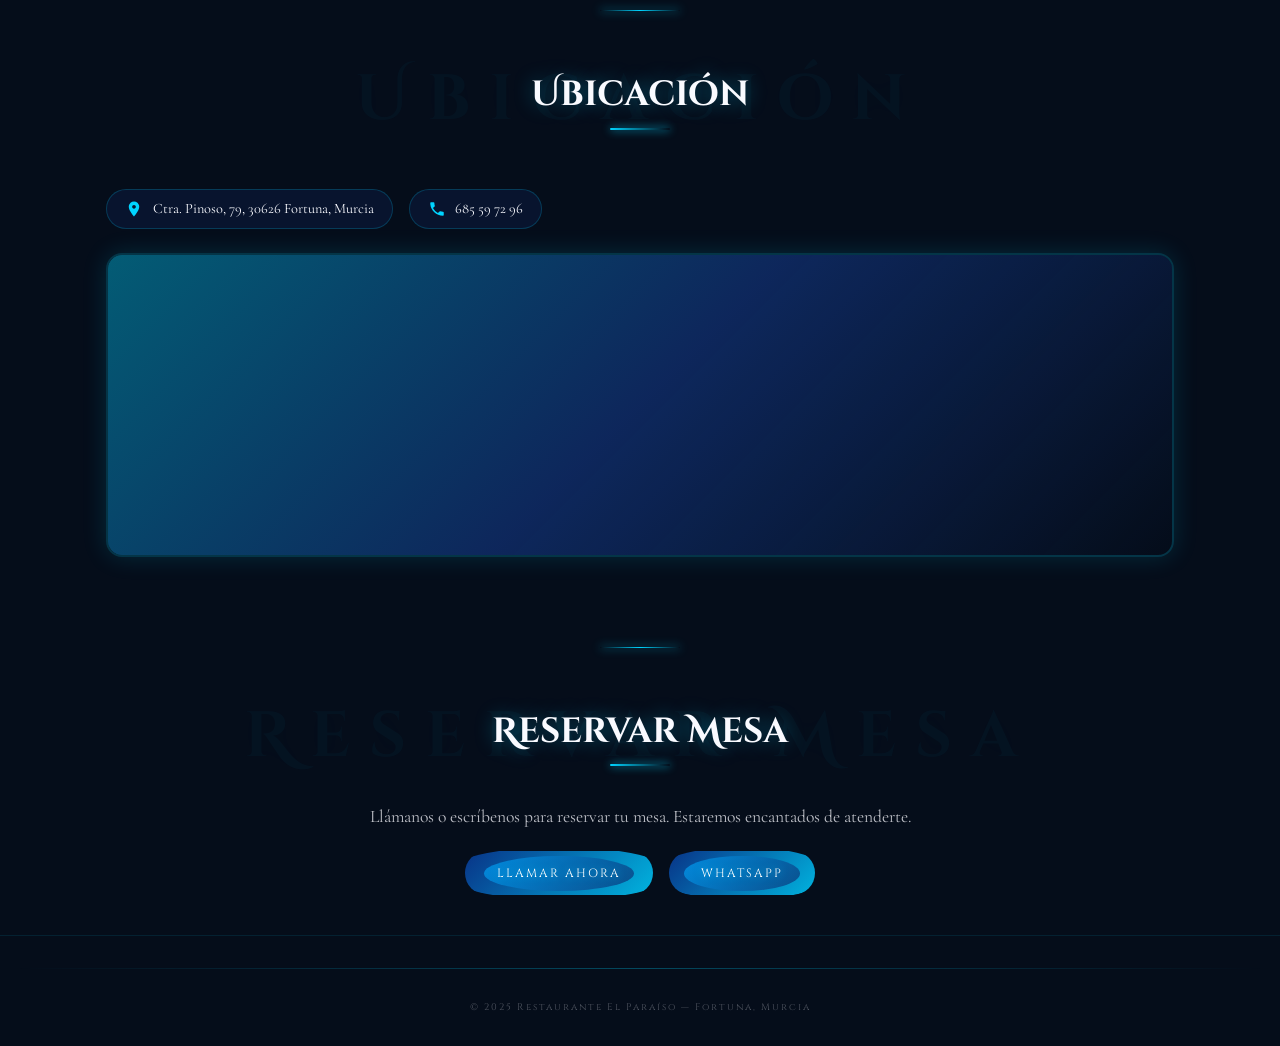
==== commit 4d656b13: "Add files via upload" ====
--- a/index.html
+++ b/index.html
@@ -103,7 +103,7 @@
 /* ─── SPLASH ─── */
 #splash {
   position:fixed; inset:0; z-index:9999;
-  background:#ffffff;
+  background:#050d1a;
   display:flex; align-items:center; justify-content:center;
   transition: opacity 1s ease, visibility 1s ease;
 }
@@ -728,13 +728,629 @@
   border-top:1px solid rgba(0,212,255,0.1);
   position:relative; z-index:1;
 }
+
+/* ─── LANG SELECTOR ─── */
+.lang-selector {
+  position: relative;
+  display: flex;
+  align-items: center;
+}
+.lang-btn {
+  background: rgba(0,212,255,0.1);
+  border: 1px solid rgba(0,212,255,0.35);
+  border-radius: 20px;
+  color: var(--neon);
+  font-family: 'Cinzel', serif;
+  font-size: 0.6rem;
+  letter-spacing: 1.5px;
+  padding: 5px 12px;
+  cursor: pointer;
+  display: flex; align-items: center; gap: 5px;
+  transition: background 0.2s, box-shadow 0.2s;
+  white-space: nowrap;
+}
+.lang-btn:hover { background: rgba(0,212,255,0.2); box-shadow: 0 0 10px rgba(0,212,255,0.3); }
+.lang-flag { font-size: 0.85rem; }
+.lang-dropdown {
+  display: none;
+  position: absolute;
+  top: calc(100% + 8px);
+  right: 0;
+  background: rgba(5,13,26,0.97);
+  border: 1px solid rgba(0,212,255,0.25);
+  border-radius: 10px;
+  overflow: hidden;
+  min-width: 130px;
+  z-index: 200;
+  box-shadow: 0 8px 30px rgba(0,0,0,0.5), 0 0 20px rgba(0,212,255,0.1);
+}
+.lang-dropdown.open { display: block; }
+.lang-option {
+  display: flex; align-items: center; gap: 8px;
+  padding: 10px 14px;
+  cursor: pointer;
+  font-family: 'Cinzel', serif;
+  font-size: 0.65rem;
+  letter-spacing: 1px;
+  color: rgba(249,250,255,0.8);
+  transition: background 0.15s, color 0.15s;
+}
+.lang-option:hover { background: rgba(0,212,255,0.12); color: var(--neon); }
+.lang-option.active { color: var(--neon); background: rgba(0,212,255,0.08); }
+.menu-item.flex-col { flex-direction: column; align-items: flex-start; }
+
+
+/* ─── VIDEO HERO ─── */
+#video-hero {
+  position: relative;
+  height: 100svh;
+  overflow: hidden;
+  display: flex; align-items: center; justify-content: center;
+}
+#video-hero video {
+  position: absolute;
+  top: 50%; left: 50%;
+  transform: translate(-50%, -50%);
+  min-width: 100%; min-height: 100%;
+  object-fit: cover;
+  opacity: 0.55;
+  will-change: transform;
+  filter: saturate(1.2) brightness(0.7);
+}
+#video-hero .video-overlay {
+  position: absolute; inset: 0;
+  background: linear-gradient(to bottom, rgba(5,13,26,0.3) 0%, rgba(5,13,26,0.7) 100%);
+  z-index: 1;
+}
+#video-hero .video-content {
+  position: relative; z-index: 2;
+  text-align: center;
+  padding: 2rem 1rem;
+}
+#video-hero .video-content img {
+  width: min(72vw,280px);
+  filter: drop-shadow(0 0 30px rgba(0,212,255,0.5));
+  animation: floatLogo 4s ease-in-out infinite;
+  margin-bottom: 1.5rem;
+}
+.scroll-hint {
+  position: absolute;
+  bottom: 2rem; left: 50%;
+  transform: translateX(-50%);
+  z-index: 2;
+  display: flex; flex-direction: column; align-items: center;
+  gap: 0.4rem;
+  opacity: 0.7;
+  animation: bounce 2s ease-in-out infinite;
+}
+.scroll-hint span {
+  font-family: 'Cinzel', serif;
+  font-size: 0.55rem;
+  letter-spacing: 3px;
+  text-transform: uppercase;
+  color: var(--neon);
+}
+.scroll-hint svg { width: 24px; height: 24px; fill: var(--neon); }
+@keyframes bounce {
+  0%,100% { transform: translateX(-50%) translateY(0); }
+  50% { transform: translateX(-50%) translateY(8px); }
+}
+
+
+/* ══════════════════════════════════════════
+   ULTRA PREMIUM OVERRIDES & ENHANCEMENTS
+══════════════════════════════════════════ */
+
+/* Custom cursor */
+*, *::before, *::after { cursor: none !important; }
+#cursor {
+  position: fixed; z-index: 99999;
+  width: 12px; height: 12px;
+  border-radius: 50%;
+  background: var(--neon);
+  pointer-events: none;
+  mix-blend-mode: screen;
+  transition: transform 0.15s ease, opacity 0.15s;
+  box-shadow: 0 0 15px var(--neon), 0 0 30px rgba(0,212,255,0.4);
+}
+#cursor-ring {
+  position: fixed; z-index: 99998;
+  width: 36px; height: 36px;
+  border-radius: 50%;
+  border: 1.5px solid rgba(0,212,255,0.5);
+  pointer-events: none;
+  transition: width 0.4s ease, height 0.4s ease, border-color 0.3s, transform 0.08s linear;
+}
+body:has(a:hover) #cursor, body:has(button:hover) #cursor {
+  transform: scale(2.5);
+}
+body:has(a:hover) #cursor-ring, body:has(button:hover) #cursor-ring {
+  width: 60px; height: 60px;
+  border-color: rgba(0,212,255,0.8);
+}
+@media (pointer: coarse) {
+  *, *::before, *::after { cursor: auto !important; }
+  #cursor, #cursor-ring { display: none; }
+}
+
+/* ─── GRAIN OVERLAY ─── */
+#grain {
+  position: fixed; inset: 0; z-index: 9998;
+  pointer-events: none;
+  opacity: 0.035;
+  background-image: url("data:image/svg+xml,%3Csvg viewBox='0 0 200 200' xmlns='http://www.w3.org/2000/svg'%3E%3Cfilter id='n'%3E%3CfeTurbulence type='fractalNoise' baseFrequency='0.9' numOctaves='4' stitchTiles='stitch'/%3E%3C/filter%3E%3Crect width='100%25' height='100%25' filter='url(%23n)'/%3E%3C/svg%3E");
+  background-size: 200px;
+}
+
+/* ─── MAGNETIC HOVER CARDS ─── */
+.card {
+  transition: transform 0.4s cubic-bezier(.16,1,.3,1), box-shadow 0.4s ease;
+}
+
+/* ─── SECTION TITLES ENHANCED ─── */
+.sec-title {
+  position: relative;
+  display: inline-block;
+  width: 100%;
+}
+.sec-title::before {
+  content: attr(data-text);
+  position: absolute;
+  left: 50%; top: 50%;
+  transform: translate(-50%, -50%);
+  font-size: 4rem;
+  opacity: 0.03;
+  letter-spacing: 0.3em;
+  white-space: nowrap;
+  pointer-events: none;
+  color: var(--neon);
+  z-index: -1;
+}
+
+/* ─── HERO VIDEO PREMIUM ─── */
+#video-hero::after {
+  content: '';
+  position: absolute;
+  bottom: 0; left: 0; right: 0;
+  height: 200px;
+  background: linear-gradient(to bottom, transparent, #050d1a);
+  z-index: 2;
+  pointer-events: none;
+}
+#video-hero .video-content img {
+  filter: drop-shadow(0 0 40px rgba(0,212,255,0.6)) drop-shadow(0 0 80px rgba(0,212,255,0.2));
+}
+
+/* ─── GREEK MEANDER BORDER ─── */
+.meander-border {
+  position: relative;
+}
+.meander-border::before {
+  content: '⊓ ⊔ ⊓ ⊔ ⊓ ⊔ ⊓ ⊔ ⊓ ⊔ ⊓ ⊔ ⊓ ⊔ ⊓ ⊔';
+  position: absolute;
+  top: -1.5rem; left: 0; right: 0;
+  text-align: center;
+  font-size: 0.5rem;
+  letter-spacing: 3px;
+  color: rgba(0,212,255,0.2);
+  pointer-events: none;
+}
+
+/* ─── STAGGER REVEAL ─── */
+.stagger > * {
+  opacity: 0;
+  transform: translateY(30px);
+  transition: opacity 0.6s ease, transform 0.6s cubic-bezier(.16,1,.3,1);
+}
+.stagger.visible > *:nth-child(1) { opacity:1; transform:none; transition-delay:0s; }
+.stagger.visible > *:nth-child(2) { opacity:1; transform:none; transition-delay:0.1s; }
+.stagger.visible > *:nth-child(3) { opacity:1; transform:none; transition-delay:0.2s; }
+.stagger.visible > *:nth-child(4) { opacity:1; transform:none; transition-delay:0.3s; }
+.stagger.visible > *:nth-child(5) { opacity:1; transform:none; transition-delay:0.4s; }
+.stagger.visible > *:nth-child(6) { opacity:1; transform:none; transition-delay:0.5s; }
+.stagger.visible > *:nth-child(7) { opacity:1; transform:none; transition-delay:0.6s; }
+.stagger.visible > *:nth-child(8) { opacity:1; transform:none; transition-delay:0.7s; }
+.stagger.visible > *:nth-child(n+9) { opacity:1; transform:none; transition-delay:0.8s; }
+
+/* ─── GLASS CARD PREMIUM ─── */
+.glass {
+  transition: transform 0.4s cubic-bezier(.16,1,.3,1), box-shadow 0.4s ease;
+}
+.glass:hover {
+  transform: rotate(0deg) scale(1.05) translateY(-6px) !important;
+  box-shadow: 0 20px 60px rgba(0,0,0,0.5), 0 0 40px rgba(0,212,255,0.25), inset 0 1px 0 rgba(255,255,255,0.1);
+}
+
+/* ─── RATING CIRCLE ANIMATED ─── */
+.rating-circle {
+  animation: ratingPulse 3s ease-in-out infinite;
+}
+@keyframes ratingPulse {
+  0%,100% { box-shadow: 0 0 25px rgba(0,212,255,0.4); }
+  50% { box-shadow: 0 0 50px rgba(0,212,255,0.7), 0 0 100px rgba(0,212,255,0.2); }
+}
+
+/* ─── NEON BUTTONS PREMIUM ─── */
+.button {
+  position: relative;
+}
+.button::after {
+  content: '';
+  position: absolute;
+  inset: -2px;
+  border-radius: 50px;
+  background: linear-gradient(135deg, var(--neon), transparent, var(--blue-mid));
+  opacity: 0;
+  transition: opacity 0.3s;
+  z-index: 0;
+  filter: blur(8px);
+}
+.button:hover::after { opacity: 0.6; }
+
+/* ─── HERO TAGLINE TYPEWRITER EFFECT ─── */
+.hero-tagline {
+  overflow: hidden;
+  white-space: nowrap;
+  animation: typewriter 2s steps(50) 3.5s both, blink 0.8s step-end 3.5s 5;
+  border-right: 2px solid var(--neon);
+  max-width: 90vw;
+  margin: 0 auto 2.5rem;
+}
+@media(max-width: 500px) {
+  .hero-tagline { white-space: normal; animation: fadeInTagline 1s 3.5s both; border-right: none; }
+}
+@keyframes typewriter {
+  from { max-width: 0; }
+  to { max-width: 90vw; }
+}
+@keyframes fadeInTagline {
+  from { opacity:0; transform: translateY(10px); }
+  to { opacity:1; transform: none; }
+}
+@keyframes blink {
+  50% { border-color: transparent; }
+}
+
+/* ─── SCROLL PROGRESS ─── */
+#scroll-progress {
+  position: fixed;
+  top: 0; left: 0;
+  height: 2px;
+  background: linear-gradient(90deg, var(--neon), var(--pink));
+  box-shadow: 0 0 10px var(--neon);
+  z-index: 9999;
+  transition: width 0.1s linear;
+}
+
+/* ─── SECTION DIVIDERS ─── */
+section + section::before {
+  content: '';
+  display: block;
+  width: 80px; height: 1px;
+  background: linear-gradient(90deg, transparent, var(--neon), transparent);
+  margin: 0 auto 60px;
+  box-shadow: 0 0 10px var(--neon);
+}
+
+/* ─── FLOATING PARTICLES ─── */
+.particle-field {
+  position: fixed; inset: 0;
+  pointer-events: none;
+  z-index: 0;
+  overflow: hidden;
+}
+
+/* ─── CARD HOVER GLOW ─── */
+.card:hover {
+  box-shadow: 0 0 40px rgba(0,212,255,0.25), 0 20px 60px rgba(0,0,0,0.5), inset 0 1px 0 rgba(255,255,255,0.08);
+}
+
+/* ─── NAV PREMIUM ─── */
+nav {
+  border-bottom: 1px solid rgba(0,212,255,0.12);
+  transition: background 0.3s;
+}
+nav.scrolled {
+  background: rgba(5,13,26,0.97) !important;
+  border-bottom-color: rgba(0,212,255,0.25);
+  box-shadow: 0 4px 30px rgba(0,0,0,0.5);
+}
+
+/* ─── REVIEW CARD PREMIUM ─── */
+.review-card {
+  position: relative;
+  overflow: visible;
+}
+.review-card::before {
+  content: '"';
+  position: absolute;
+  top: -20px; left: 16px;
+  font-size: 5rem;
+  line-height: 1;
+  color: rgba(0,212,255,0.12);
+  font-family: 'Cinzel Decorative', cursive;
+  pointer-events: none;
+}
+
+/* ─── MAP CONTAINER PREMIUM ─── */
+.map-wrap {
+  position: relative;
+}
+.map-wrap::before {
+  content: '';
+  position: absolute;
+  inset: -1px;
+  border-radius: 17px;
+  background: linear-gradient(135deg, var(--neon), var(--blue-mid), transparent);
+  z-index: -1;
+  opacity: 0.4;
+}
+
+/* ─── FOOTER PREMIUM ─── */
+footer {
+  position: relative;
+}
+footer::before {
+  content: '';
+  display: block;
+  width: 100%; height: 1px;
+  background: linear-gradient(90deg, transparent, rgba(0,212,255,0.3), transparent);
+  margin-bottom: 2rem;
+}
+
+/* ─── MENU ITEMS HOVER ─── */
+.menu-item {
+  transition: background 0.2s, padding-left 0.2s;
+  border-radius: 6px;
+  padding: 4px 6px;
+  margin: 0 -6px;
+}
+.menu-item:hover {
+  background: rgba(0,212,255,0.05);
+  padding-left: 12px;
+}
+.item-price { transition: color 0.2s, text-shadow 0.2s; }
+.menu-item:hover .item-price {
+  color: var(--neon);
+  text-shadow: 0 0 8px var(--neon);
+}
+
+/* ─── ABOUT SECTION IMAGE ─── */
+#sobre img {
+  transition: transform 0.6s cubic-bezier(.16,1,.3,1), box-shadow 0.4s;
+}
+#sobre img:hover {
+  transform: scale(1.03);
+  box-shadow: 0 0 40px rgba(0,212,255,0.3), 0 20px 60px rgba(0,0,0,0.5);
+}
+
+/* ─── MEZZE BOX PREMIUM ─── */
+.mezze-box {
+  position: relative;
+  overflow: hidden;
+}
+.mezze-box::before {
+  content: '';
+  position: absolute;
+  top: -50%; left: -50%;
+  width: 200%; height: 200%;
+  background: conic-gradient(transparent 0deg, rgba(201,162,39,0.05) 90deg, transparent 180deg);
+  animation: mezzeRotate 8s linear infinite;
+  pointer-events: none;
+}
+@keyframes mezzeRotate {
+  to { transform: rotate(360deg); }
+}
+
+/* ─── HORARIO PREMIUM ─── */
+.dia-card {
+  transition: transform 0.3s cubic-bezier(.16,1,.3,1), box-shadow 0.3s;
+}
+.dia-card:hover {
+  transform: translateY(-6px) scale(1.04);
+}
+.dia-card:not(.cerrado):hover {
+  box-shadow: 0 0 25px rgba(0,212,255,0.3), 0 10px 30px rgba(0,0,0,0.4);
+}
+
+/* ─── LANGUAGE SELECTOR PREMIUM ─── */
+.lang-btn {
+  transition: all 0.25s ease;
+}
+.lang-btn:hover {
+  background: rgba(0,212,255,0.18) !important;
+  box-shadow: 0 0 15px rgba(0,212,255,0.4) !important;
+}
+
+/* ─── COOKIE BAR PREMIUM ─── */
+#cookie-bar {
+  animation: slideUp 0.5s cubic-bezier(.16,1,.3,1) both;
+}
+@keyframes slideUp {
+  from { transform: translateY(100%); }
+  to { transform: translateY(0); }
+}
+
+/* ─── WHATSAPP PREMIUM ─── */
+#wa-btn {
+  transition: transform 0.3s cubic-bezier(.16,1,.3,1), box-shadow 0.3s;
+}
+#wa-btn:hover {
+  transform: scale(1.15) rotate(-5deg);
+  box-shadow: 0 0 40px rgba(37,211,102,0.8) !important;
+}
+
+/* ─── SPLASH PREMIUM ─── */
+#splash {
+  background: #050d1a;
+}
+#splash img {
+  filter: drop-shadow(0 0 40px rgba(232,71,138,0.4));
+}
+
+
+/* ─── SERV ITEM PREMIUM ─── */
+.serv-item {
+  transition: transform 0.3s cubic-bezier(.16,1,.3,1), box-shadow 0.3s;
+}
+.serv-item:hover {
+  transform: translateY(-8px) scale(1.04);
+}
+.serv-icon {
+  display: block;
+  transition: transform 0.3s ease;
+  font-size: 2.2rem;
+}
+.serv-item:hover .serv-icon {
+  transform: scale(1.2) rotate(-5deg);
+}
+
+
+/* ══ LAMB SCROLL SCENE ══ */
+#splash { flex-direction:column; gap:1rem; }
+#splash-logo { width:min(72vw,300px); animation:splashPop 0.8s cubic-bezier(.34,1.56,.64,1) 0.3s both; filter:drop-shadow(0 0 40px rgba(232,71,138,0.5)); }
+#splash-sub { font-family:'Cinzel',serif; font-size:0.6rem; letter-spacing:5px; text-transform:uppercase; color:var(--neon); text-shadow:0 0 20px var(--neon); opacity:0; animation:fadeInUp 0.6s ease 1.3s both; }
+#splash-line { width:0; height:1px; background:linear-gradient(90deg,transparent,var(--neon),transparent); box-shadow:0 0 10px var(--neon); animation:expandLine 0.8s ease 0.9s both; }
+@keyframes expandLine { to { width:min(60vw,200px); } }
+@keyframes fadeInUp { from{opacity:0;transform:translateY(8px)} to{opacity:1;transform:none} }
+
+#lamb-scene { position:relative; height:280vh; z-index:1; }
+#lamb-sticky {
+  position:sticky; top:0; height:100vh;
+  display:flex; align-items:center; justify-content:center;
+  overflow:hidden; background:#050d1a;
+}
+#lamb-sticky::before {
+  content:''; position:absolute; inset:0;
+  background:transparent;
+  pointer-events:none; z-index:0;
+}
+#lamb-stars { position:absolute; inset:0; z-index:0; overflow:hidden; }
+.lstar { position:absolute; background:#fff; border-radius:50%; animation:twinkle var(--sd,3s) ease-in-out var(--ss,0s) infinite; }
+@keyframes twinkle { 0%,100%{opacity:var(--sa,0.2)} 50%{opacity:var(--sb,0.6)} }
+
+#lamb-wrap {
+  position:relative; z-index:10;
+  width:min(88vw,500px); aspect-ratio:0.78;
+  display:flex; align-items:center; justify-content:center;
+  will-change:transform;
+
+}
+#lamb-img {
+  width:100%; height:100%; object-fit:contain;
+  filter:brightness(1.1) saturate(1.2) contrast(1.05);
+  transform-origin:center 60%;
+  will-change:transform,filter;
+}
+#lamb-glow {
+  position:absolute; bottom:5%; left:50%; transform:translateX(-50%);
+  width:60%; height:25px;
+  background:radial-gradient(ellipse, rgba(200,90,10,0.6) 0%, transparent 70%);
+  filter:blur(12px); z-index:9;
+  animation:glowPulse 2.5s ease-in-out infinite;
+}
+@keyframes glowPulse { 0%,100%{opacity:0.6;transform:translateX(-50%) scaleX(1)} 50%{opacity:1;transform:translateX(-50%) scaleX(1.15)} }
+
+.smoke {
+  position:absolute; left:50%; border-radius:50%;
+  background:radial-gradient(ellipse, rgba(255,255,255,0.3) 0%, transparent 70%);
+  animation:smokeRise var(--dur,3.5s) ease-out var(--delay,0s) infinite;
+  pointer-events:none; z-index:12; will-change:transform,opacity;
+}
+@keyframes smokeRise {
+  0%   { transform:translateX(calc(-50% + var(--ox,0px))) translateY(0); opacity:0; width:8px; height:8px; filter:blur(3px); }
+  15%  { opacity:0.55; }
+  70%  { opacity:0.2; width:50px; height:50px; filter:blur(18px); }
+  100% { transform:translateX(calc(-50% + var(--ox,0px) + var(--drift,20px))) translateY(-220px); opacity:0; width:80px; height:80px; filter:blur(28px); }
+}
+.ember {
+  position:absolute; width:2px; height:2px; border-radius:50%;
+  background:#ff8030; box-shadow:0 0 5px #ff5010,0 0 10px rgba(255,60,0,0.4);
+  animation:emberFloat var(--edur,2s) ease-out var(--edelay,0s) infinite;
+  pointer-events:none; z-index:13;
+}
+@keyframes emberFloat {
+  0%   { opacity:1; transform:translate(var(--ex,0px),0) scale(1); }
+  100% { opacity:0; transform:translate(calc(var(--ex,0px)+var(--edx,15px)),-130px) scale(0.1); }
+}
+
+#lamb-label-wrap { position:absolute; inset:0; z-index:20; pointer-events:none; }
+.llabel {
+  position:absolute; opacity:0;
+  transition:opacity 0.6s ease, transform 0.6s cubic-bezier(.16,1,.3,1);
+}
+.llabel.show { opacity:1; }
+.llabel-line { height:1px; width:70px; background:linear-gradient(90deg,rgba(201,162,39,0.7),transparent); margin-bottom:5px; }
+.llabel-text { font-family:'Cinzel',serif; font-size:0.5rem; letter-spacing:2.5px; text-transform:uppercase; color:rgba(201,162,39,0.75); }
+#ll-left  { left:4%; top:42%; transform:translateX(-20px); }
+#ll-left.show  { transform:translateX(0); }
+#ll-right { right:4%; top:38%; text-align:right; transform:translateX(20px); }
+#ll-right.show { transform:translateX(0); }
+#ll-right .llabel-line { background:linear-gradient(270deg,rgba(201,162,39,0.7),transparent); margin-left:auto; }
+#ll-bottom { bottom:18%; left:50%; transform:translate(-50%,15px); text-align:center; }
+#ll-bottom.show { transform:translate(-50%,0); }
+#ll-bottom .llabel-line { margin:0 auto; }
+
+#lamb-title {
+  position:absolute; bottom:10%; left:50%; transform:translate(-50%,20px);
+  z-index:20; text-align:center; pointer-events:none;
+  opacity:0; transition:opacity 0.6s ease, transform 0.6s cubic-bezier(.16,1,.3,1);
+  white-space:nowrap;
+}
+#lamb-title.show { opacity:1; transform:translate(-50%,0); }
+#lamb-title h2 {
+  font-family:'Cinzel Decorative',cursive;
+  font-size:clamp(1.1rem,4vw,1.8rem);
+  color:#fff;
+  text-shadow:0 0 40px rgba(201,162,39,0.9), 0 2px 30px rgba(0,0,0,0.9);
+  letter-spacing:3px; margin-bottom:0.3rem;
+}
+#lamb-title p { font-family:'Cormorant Garamond',serif; font-size:0.8rem; color:var(--gold); letter-spacing:4px; text-transform:uppercase; opacity:0.85; }
+
+#lamb-fade { position:absolute; bottom:0; left:0; right:0; height:35%; background:linear-gradient(to bottom, transparent, #050d1a); z-index:15; pointer-events:none; }
+
+
+/* Warm glow behind lamb (not on img so screen blend works) */
+#lamb-wrap::after {
+  content: '';
+  position: absolute;
+  top: 30%; left: 15%; right: 15%; bottom: 0;
+  background: radial-gradient(ellipse, rgba(200,100,20,0.25) 0%, transparent 70%);
+  filter: blur(40px);
+  z-index: -1;
+  pointer-events: none;
+  animation: glowPulse 2.5s ease-in-out infinite;
+}
+
+
+/* Lamb scene exits cleanly */
+#lamb-scene {
+  position: relative;
+}
+/* After lamb finishes, it fades fully */
+#lamb-sticky.exited {
+  opacity: 0;
+  pointer-events: none;
+}
+
 </style>
 </head>
 <body>
 
+<!-- CURSOR -->
+<div id="cursor"></div>
+<div id="cursor-ring"></div>
+<!-- GRAIN -->
+<div id="grain"></div>
+<!-- SCROLL PROGRESS -->
+<div id="scroll-progress" style="width:0"></div>
+
 <!-- SPLASH -->
 <div id="splash">
-  <img src="[data-uri]" alt="El Para&#237;so Logo">
+  <div id="splash-line"></div>
+  <img id="splash-logo" src="[data-uri]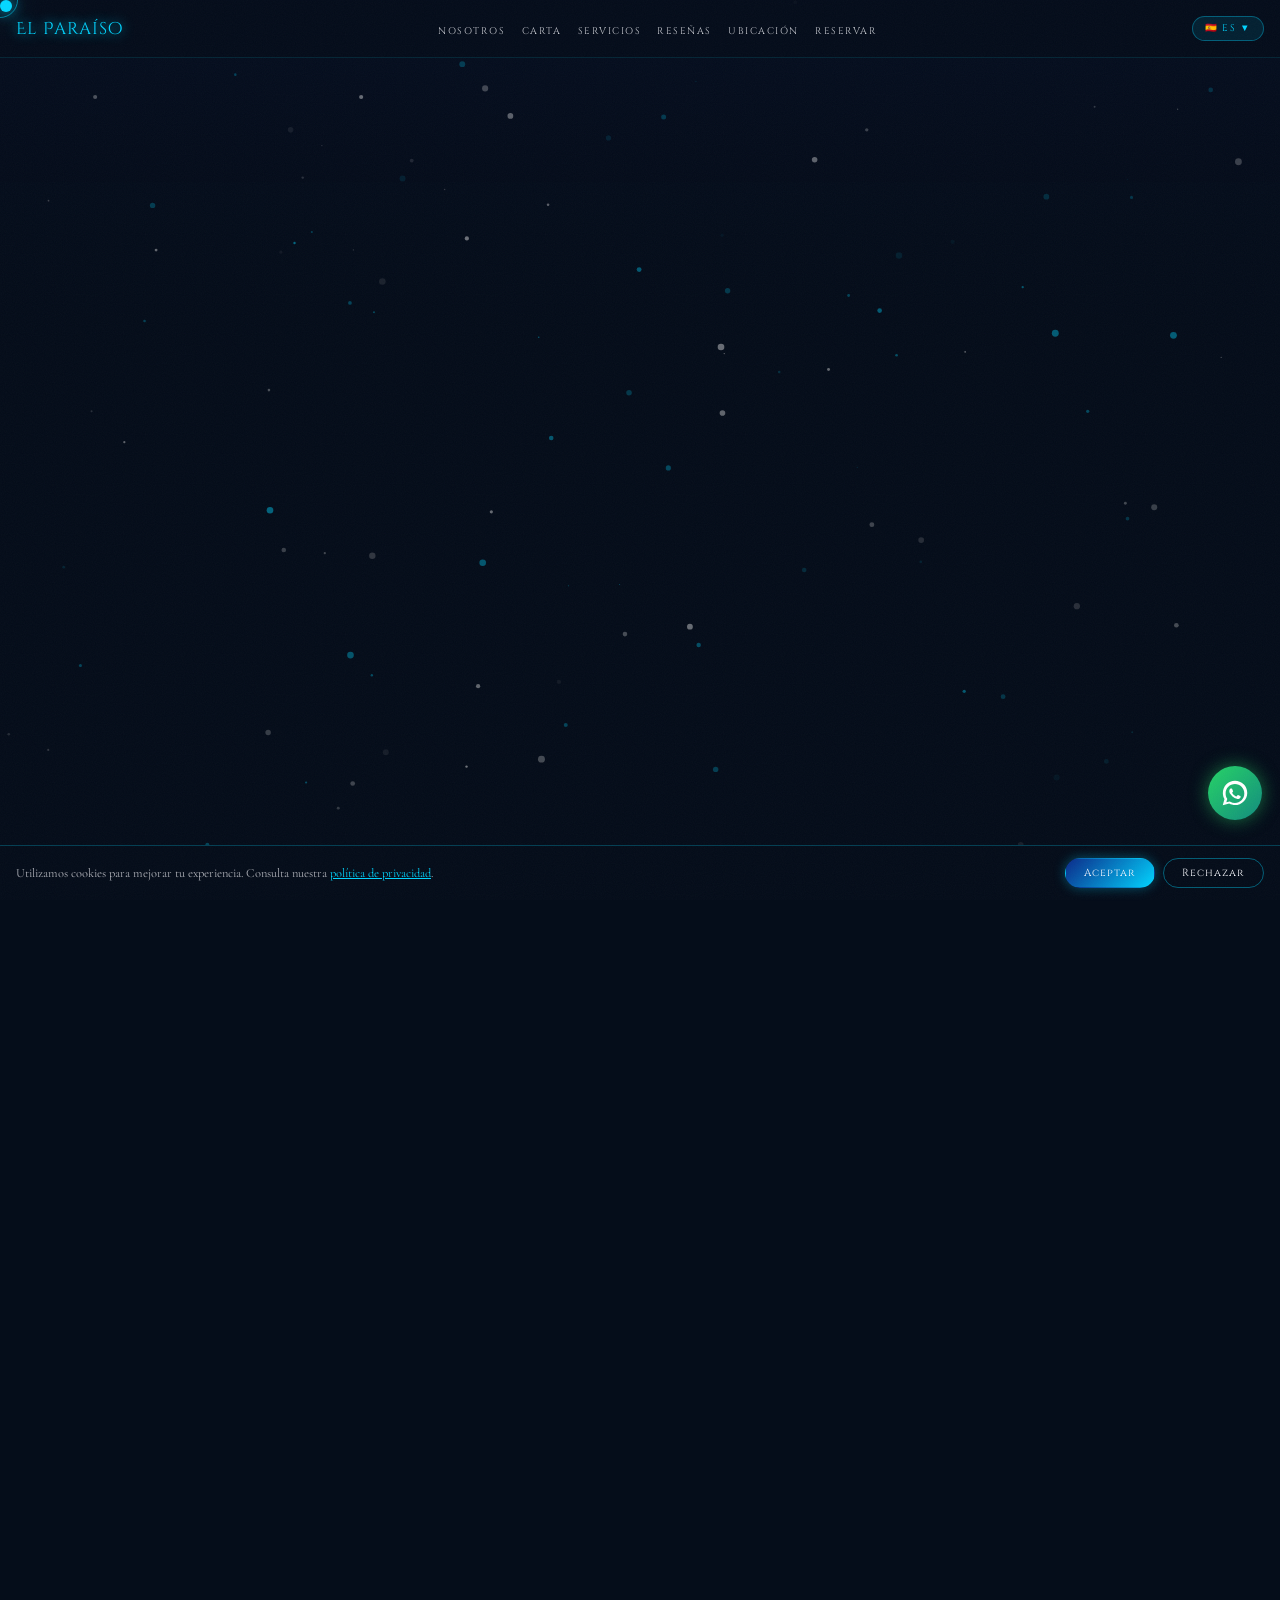
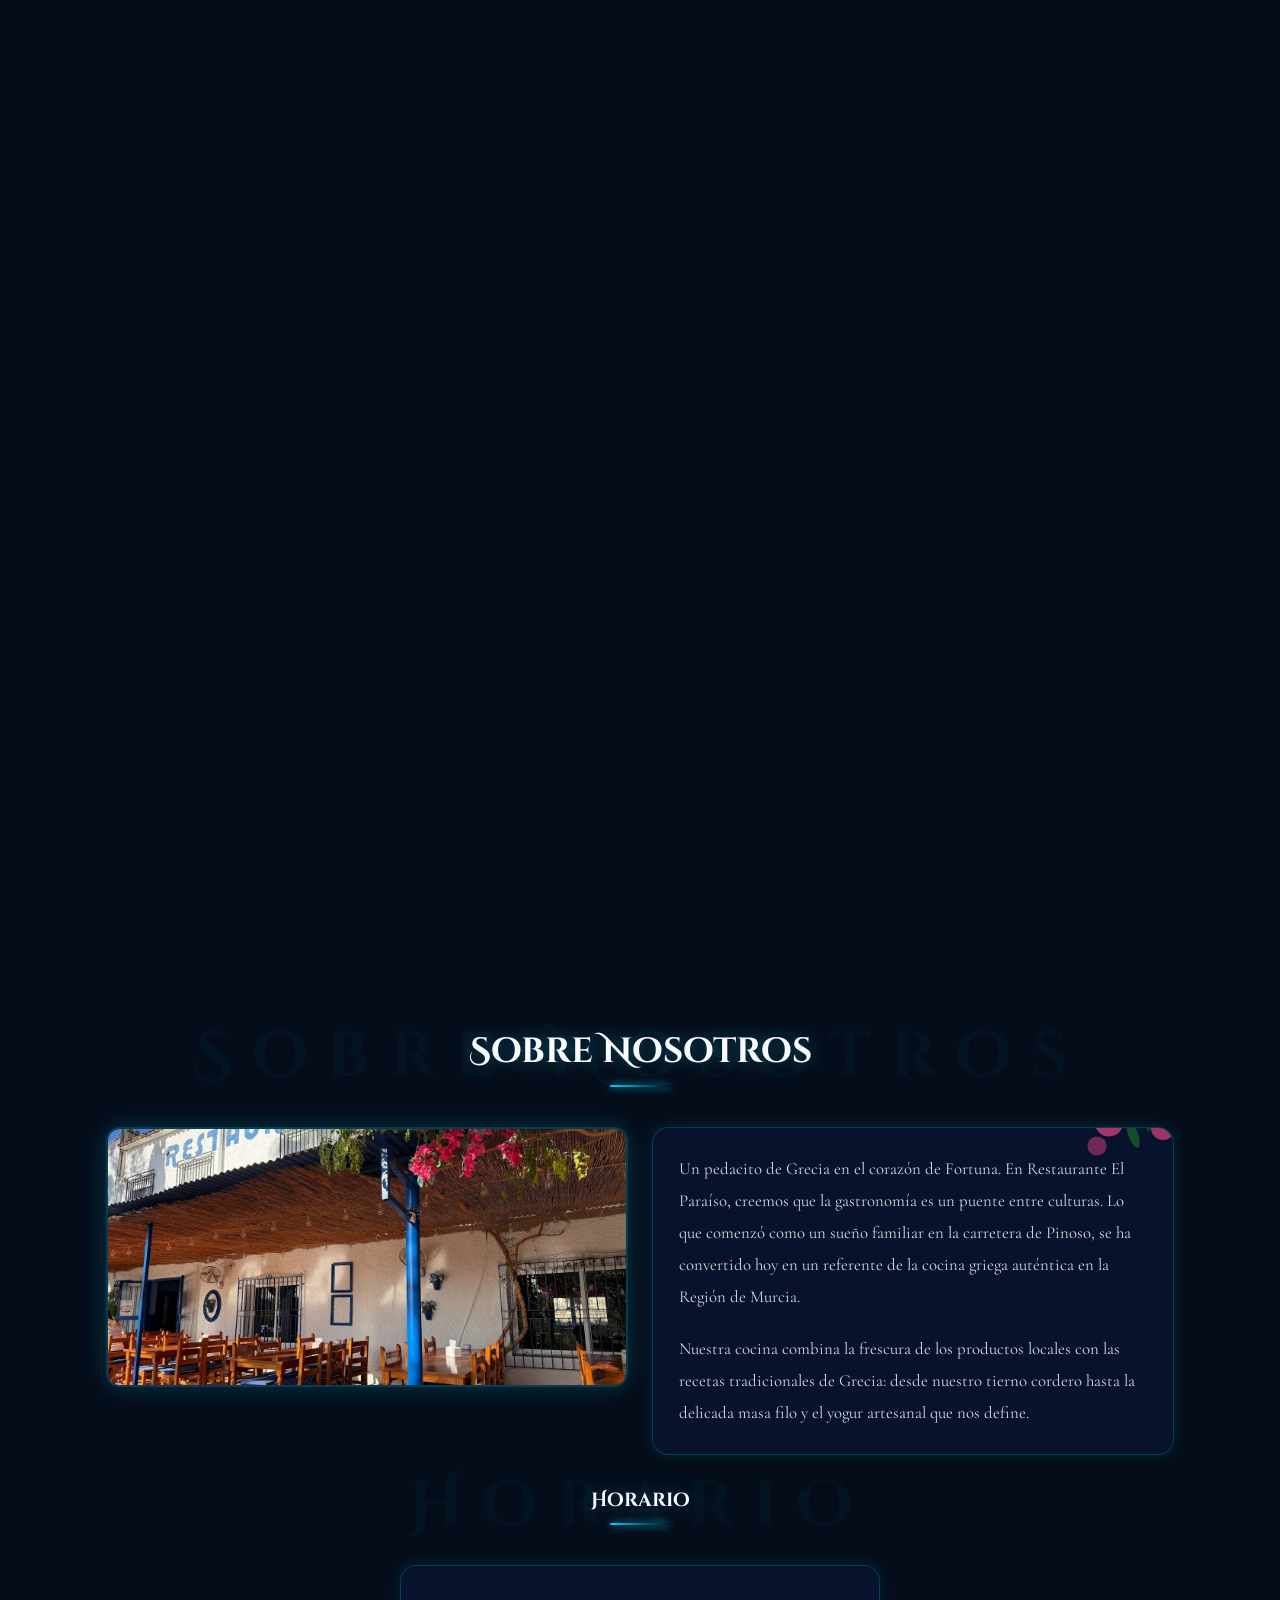
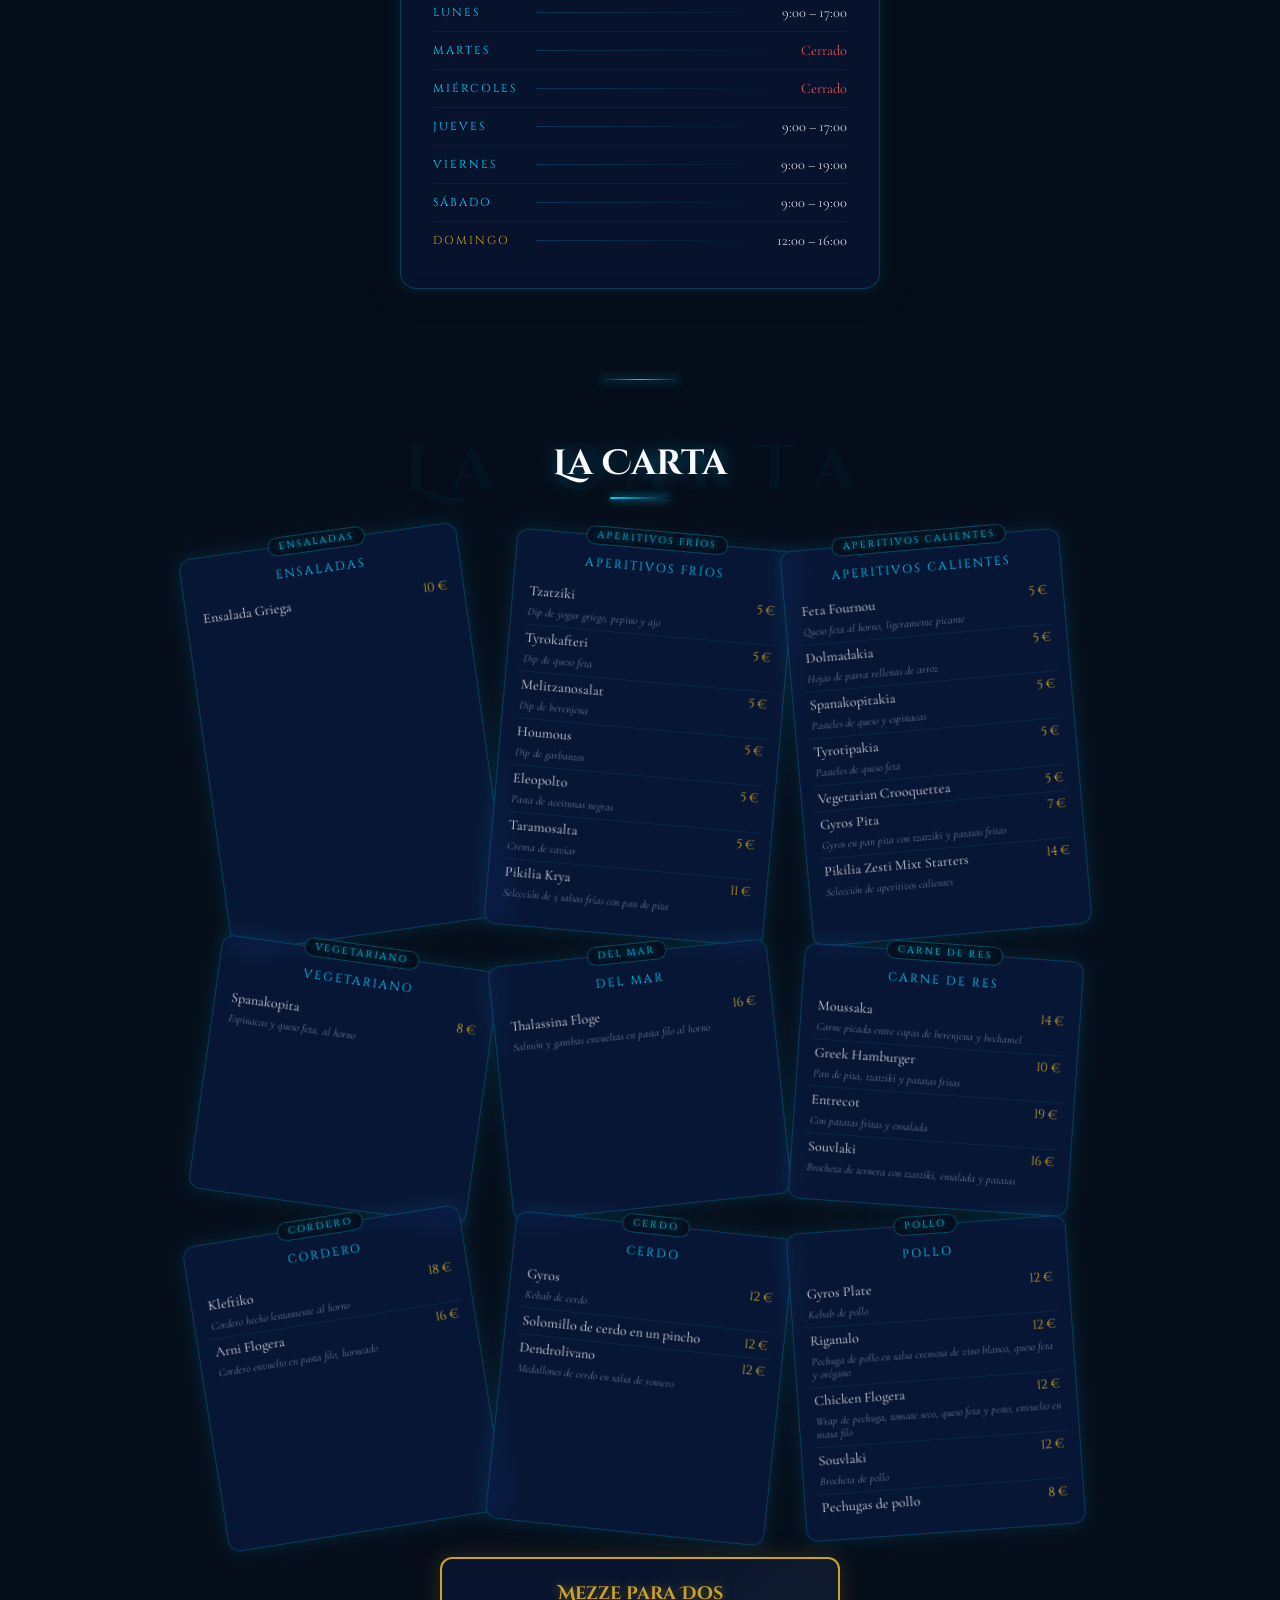
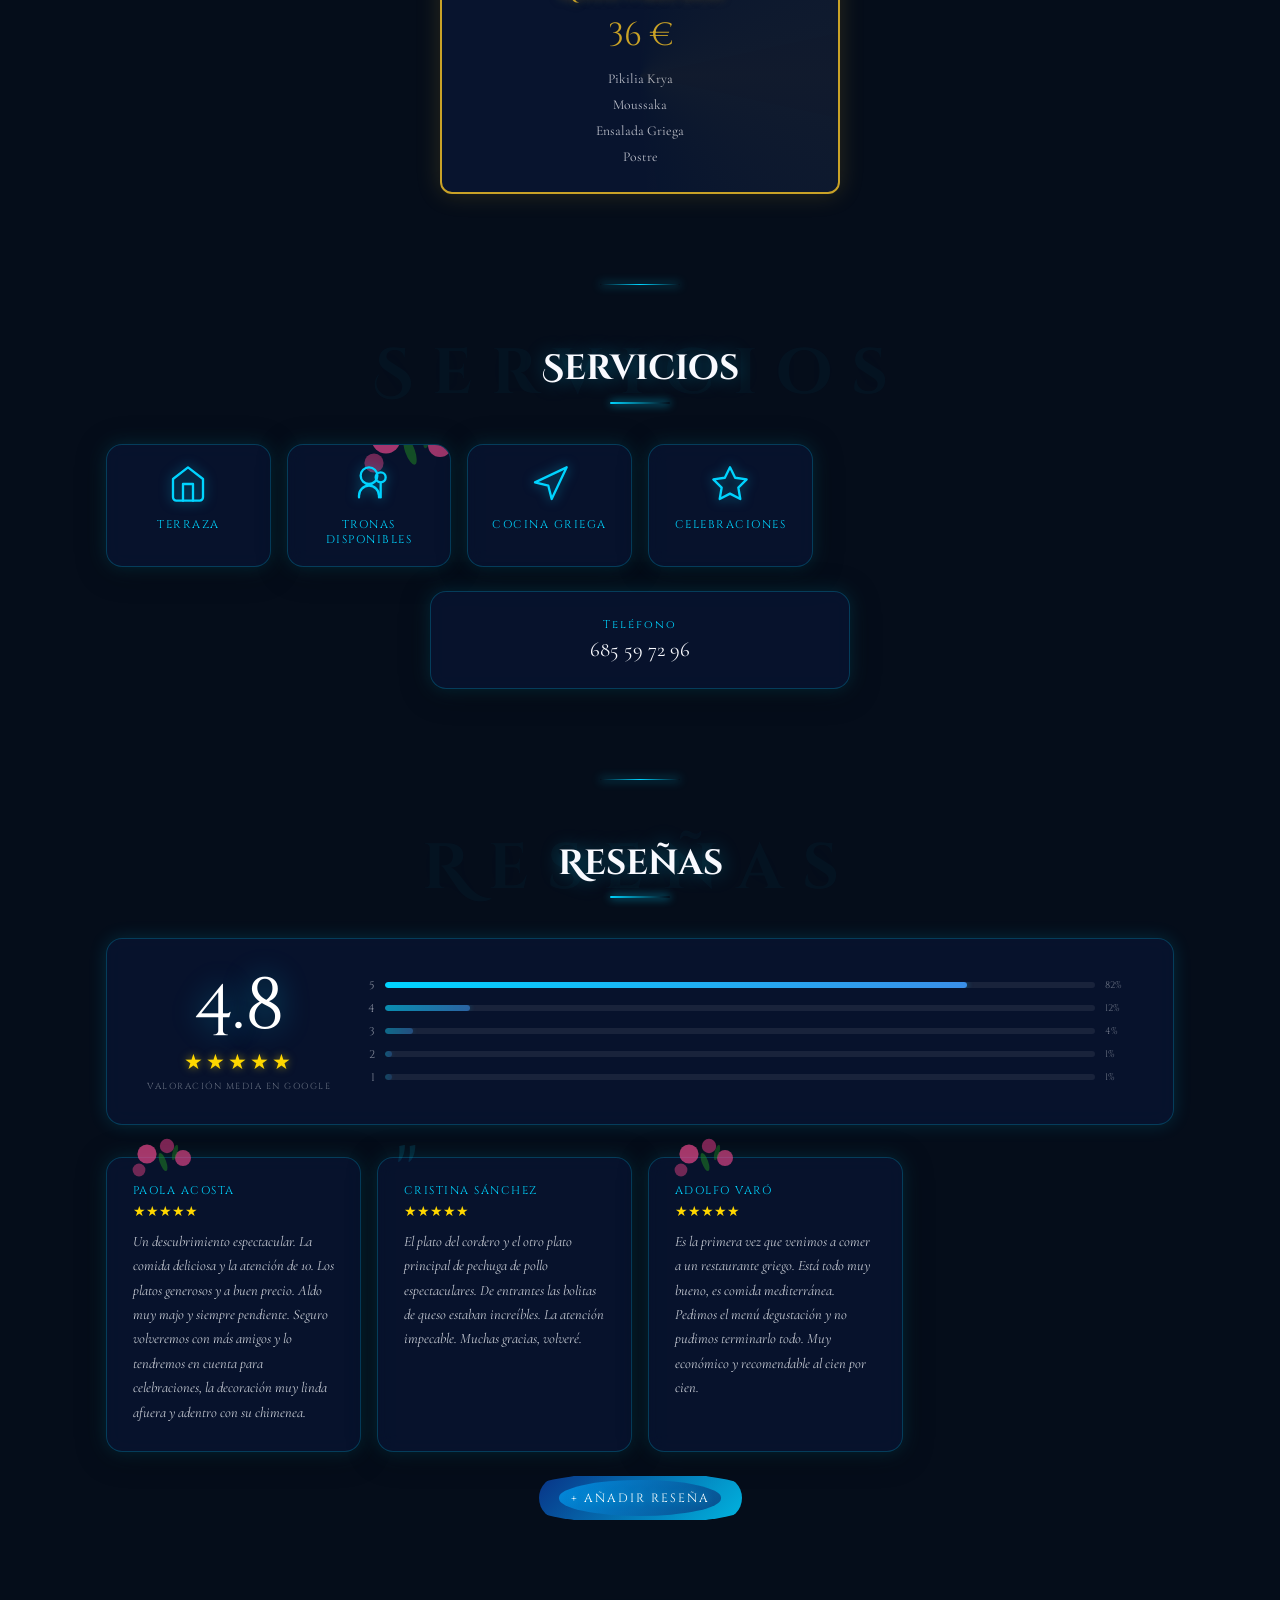
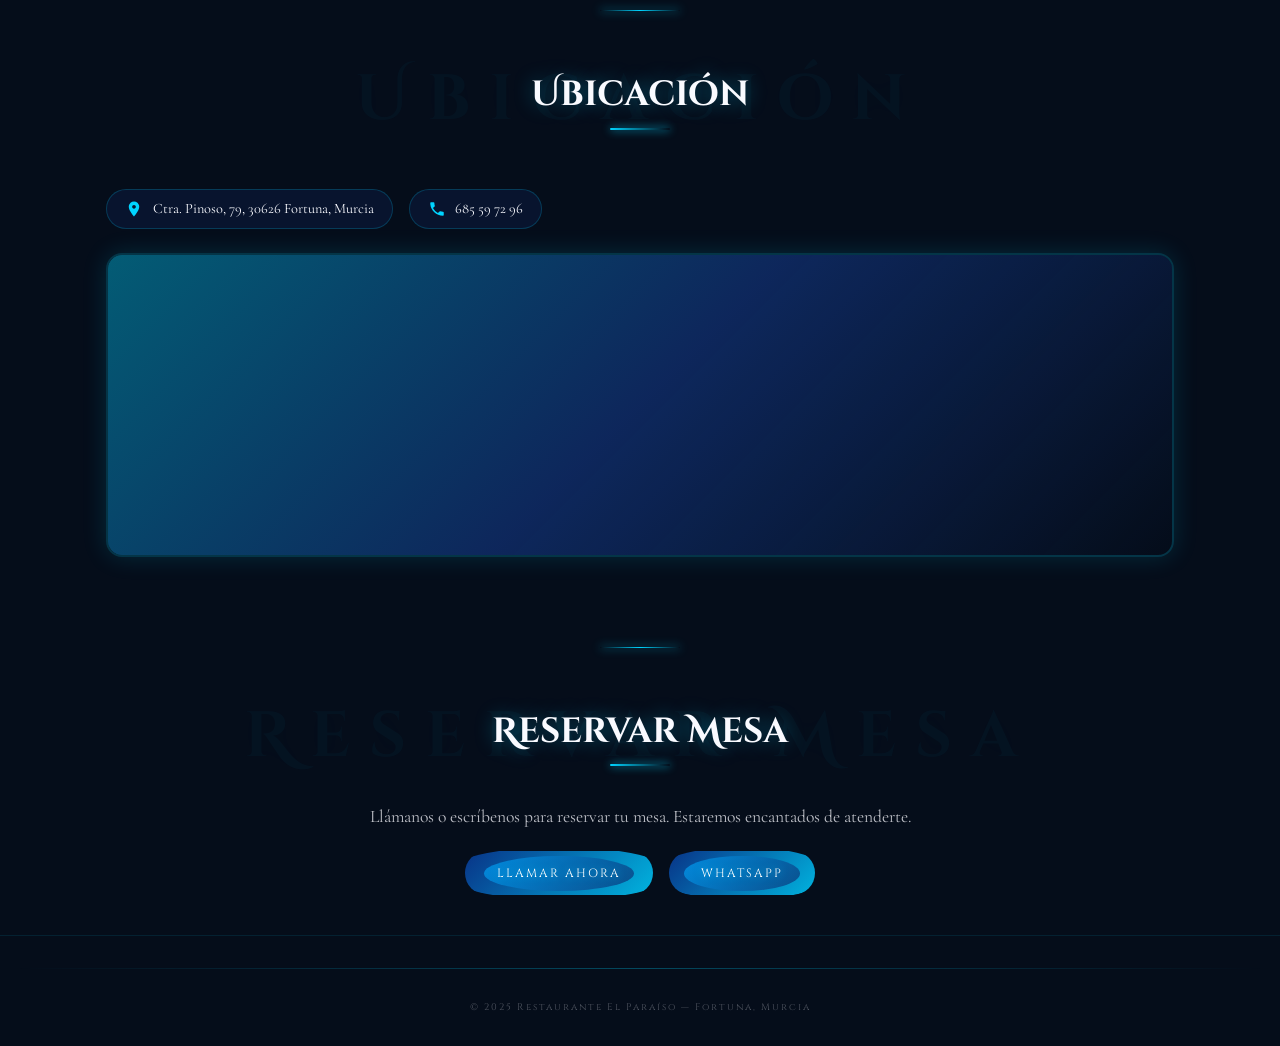
==== commit 585175f8: "Add files via upload" ====
--- a/index.html
+++ b/index.html
@@ -1331,6 +1331,262 @@
 #lamb-sticky.exited {
   opacity: 0;
   pointer-events: none;
+}
+
+
+/* ═══════════════════════════════════════
+   SAMSUNG S24 MOBILE OPTIMISATION
+   360-393px wide · touch-first
+═══════════════════════════════════════ */
+@media (max-width: 430px) {
+
+  /* ── NAV ── */
+  nav {
+    padding: 0 0.75rem;
+    height: 52px;
+  }
+  .nav-logo {
+    font-size: 0.85rem;
+    letter-spacing: 0.5px;
+  }
+  .lang-btn {
+    font-size: 0.55rem;
+    padding: 4px 8px;
+    letter-spacing: 1px;
+  }
+
+  /* ── SPLASH ── */
+  #splash-logo {
+    width: 72vw;
+    max-width: 260px;
+  }
+  #splash-sub {
+    font-size: 0.5rem;
+    letter-spacing: 3px;
+  }
+
+  /* ── LAMB SCENE ── */
+  #lamb-scene { height: 250vh; }
+  #lamb-wrap {
+    width: 92vw;
+    max-width: 360px;
+  }
+  #lamb-title h2 {
+    font-size: 1.1rem;
+    letter-spacing: 1.5px;
+  }
+  #lamb-title p {
+    font-size: 0.65rem;
+    letter-spacing: 2px;
+  }
+  #ll-left  { left: 2%; top: 44%; }
+  #ll-right { right: 2%; top: 39%; }
+  .llabel-text { font-size: 0.42rem; letter-spacing: 1.5px; }
+  .llabel-line { width: 40px; }
+
+  /* ── SECTIONS ── */
+  section {
+    padding: 60px 0.85rem 50px;
+  }
+  .sec-title {
+    font-size: clamp(1.1rem, 7vw, 1.6rem);
+    margin-bottom: 1.8rem;
+  }
+
+  /* ── SOBRE NOSOTROS ── */
+  #sobre .content-grid {
+    grid-template-columns: 1fr;
+    gap: 1rem;
+  }
+  #sobre img {
+    height: 210px;
+    border-radius: 12px;
+  }
+  #sobre .text-card p {
+    font-size: 0.95rem;
+    line-height: 1.75;
+  }
+
+  /* ── HORARIO ── */
+  .horario-grid {
+    grid-template-columns: repeat(2, 1fr);
+    gap: 0.7rem;
+  }
+  .dia-card {
+    padding: 0.85rem 0.4rem;
+  }
+  .dia-card .dia {
+    font-size: 0.55rem;
+    letter-spacing: 1.5px;
+  }
+  .dia-card .hora {
+    font-size: 0.82rem;
+  }
+
+  /* ── CARTA - glass cards ── */
+  .container {
+    flex-direction: column;
+    align-items: center;
+    gap: 1.4rem;
+  }
+  .glass {
+    width: 92vw !important;
+    max-width: 360px;
+    transform: rotate(0deg) !important; /* no tilt on mobile */
+    padding: 1.1rem 1rem;
+  }
+  .glass:hover {
+    transform: none !important;
+  }
+  .cat-title {
+    font-size: 0.7rem;
+    letter-spacing: 1.5px;
+    margin-bottom: 0.7rem;
+  }
+  .item-name { font-size: 0.82rem; }
+  .item-desc { font-size: 0.65rem; }
+  .item-price { font-size: 0.75rem; }
+
+  /* ── MEZZE BOX ── */
+  .mezze-box {
+    padding: 1.2rem 1rem;
+    margin: 0 0.5rem;
+  }
+  .mezze-box h3 { font-size: 0.95rem; }
+  .mezze-box .price { font-size: 1.6rem; }
+  .mezze-box ul { font-size: 0.78rem; line-height: 1.8; }
+
+  /* ── SERVICIOS ── */
+  .servicios-grid {
+    grid-template-columns: repeat(2, 1fr);
+    gap: 0.75rem;
+  }
+  .serv-item { padding: 1rem 0.6rem; }
+  .serv-icon { font-size: 1.7rem; }
+  .serv-label { font-size: 0.58rem; letter-spacing: 1px; }
+
+  /* ── REVIEWS ── */
+  .rating-bar {
+    flex-direction: column;
+    align-items: center;
+    gap: 0.75rem;
+    margin-bottom: 1.5rem;
+  }
+  .rating-circle { width: 80px; height: 80px; }
+  .rating-circle-inner { width: 60px; height: 60px; }
+  .rating-num { font-size: 1.3rem; }
+  .reviews-grid {
+    grid-template-columns: 1fr;
+    gap: 1rem;
+  }
+  .review-card { padding: 1.2rem 1rem; }
+  .reviewer { font-size: 0.6rem; letter-spacing: 1px; }
+  .review-text { font-size: 0.82rem; line-height: 1.65; }
+
+  /* ── UBICACION ── */
+  .contact-row {
+    flex-direction: column;
+    gap: 0.7rem;
+  }
+  .contact-pill {
+    font-size: 0.8rem;
+    padding: 9px 14px;
+    justify-content: center;
+  }
+  .map-wrap iframe { height: 240px; }
+
+  /* ── RESERVAR ── */
+  #reservar p { font-size: 0.95rem; }
+  .hero-btns {
+    flex-direction: column;
+    align-items: center;
+    gap: 0.85rem;
+  }
+  .button {
+    width: min(80vw, 260px);
+    padding: 13px 0;
+    font-size: 0.7rem;
+    letter-spacing: 1.5px;
+    justify-content: center;
+    text-align: center;
+  }
+  a .button { width: min(80vw, 260px); }
+
+  /* ── CARDS GENERAL ── */
+  .card {
+    border-radius: 12px;
+    padding: 1.1rem 1rem;
+  }
+  /* Disable 3D tilt on touch */
+  .card:hover,
+  .glass:hover,
+  .dia-card:hover {
+    transform: none !important;
+  }
+
+  /* ── COOKIE BAR ── */
+  #cookie-bar {
+    padding: 10px 0.85rem;
+    flex-direction: column;
+    gap: 0.6rem;
+    align-items: flex-start;
+  }
+  #cookie-bar p { font-size: 0.7rem; }
+  .cookie-btn { font-size: 0.6rem; padding: 6px 14px; }
+
+  /* ── WHATSAPP FAB ── */
+  #wa-btn {
+    bottom: 70px;
+    right: 14px;
+    width: 50px;
+    height: 50px;
+  }
+  #wa-btn svg { width: 24px; height: 24px; }
+
+  /* ── SCROLL HINT ── */
+  .scroll-hint span { font-size: 0.45rem; letter-spacing: 2px; }
+
+  /* ── FOOTER ── */
+  footer { font-size: 0.5rem; letter-spacing: 1.5px; padding: 1.5rem 0.85rem; }
+
+  /* ── LANG DROPDOWN ── */
+  .lang-dropdown {
+    right: -10px;
+    min-width: 120px;
+  }
+  .lang-option { font-size: 0.6rem; padding: 9px 12px; }
+
+  /* ── REVIEW ADD BUTTON ── */
+  #resenas .button {
+    width: min(80vw, 260px);
+  }
+
+  /* ── SECTION TITLE GHOST TEXT ── */
+  .sec-title::before {
+    font-size: 2.5rem;
+  }
+
+  /* ── SMOKE / EMBERS: reduce count visually via scale ── */
+  .smoke { transform-origin: center bottom; }
+}
+
+/* ── MEDIUM MOBILE (430-600px) ── */
+@media (min-width: 431px) and (max-width: 600px) {
+  .container {
+    flex-direction: column;
+    align-items: center;
+  }
+  .glass {
+    width: 88vw !important;
+    transform: rotate(0deg) !important;
+  }
+  .horario-grid {
+    grid-template-columns: repeat(3, 1fr);
+  }
+  .reviews-grid {
+    grid-template-columns: 1fr;
+  }
+  .hero-btns { flex-direction: column; align-items: center; }
 }
 
 </style>
@@ -2093,8 +2349,9 @@
   });
 })();
 
-// ─── MAGNETIC CARD TILT
+// ─── MAGNETIC CARD TILT (desktop only)
 (function(){
+  if(window.matchMedia('(pointer: coarse)').matches) return; // skip on touch
   document.querySelectorAll('.card, .glass, .dia-card').forEach(card=>{
     card.addEventListener('mousemove', e=>{
       const r = card.getBoundingClientRect();
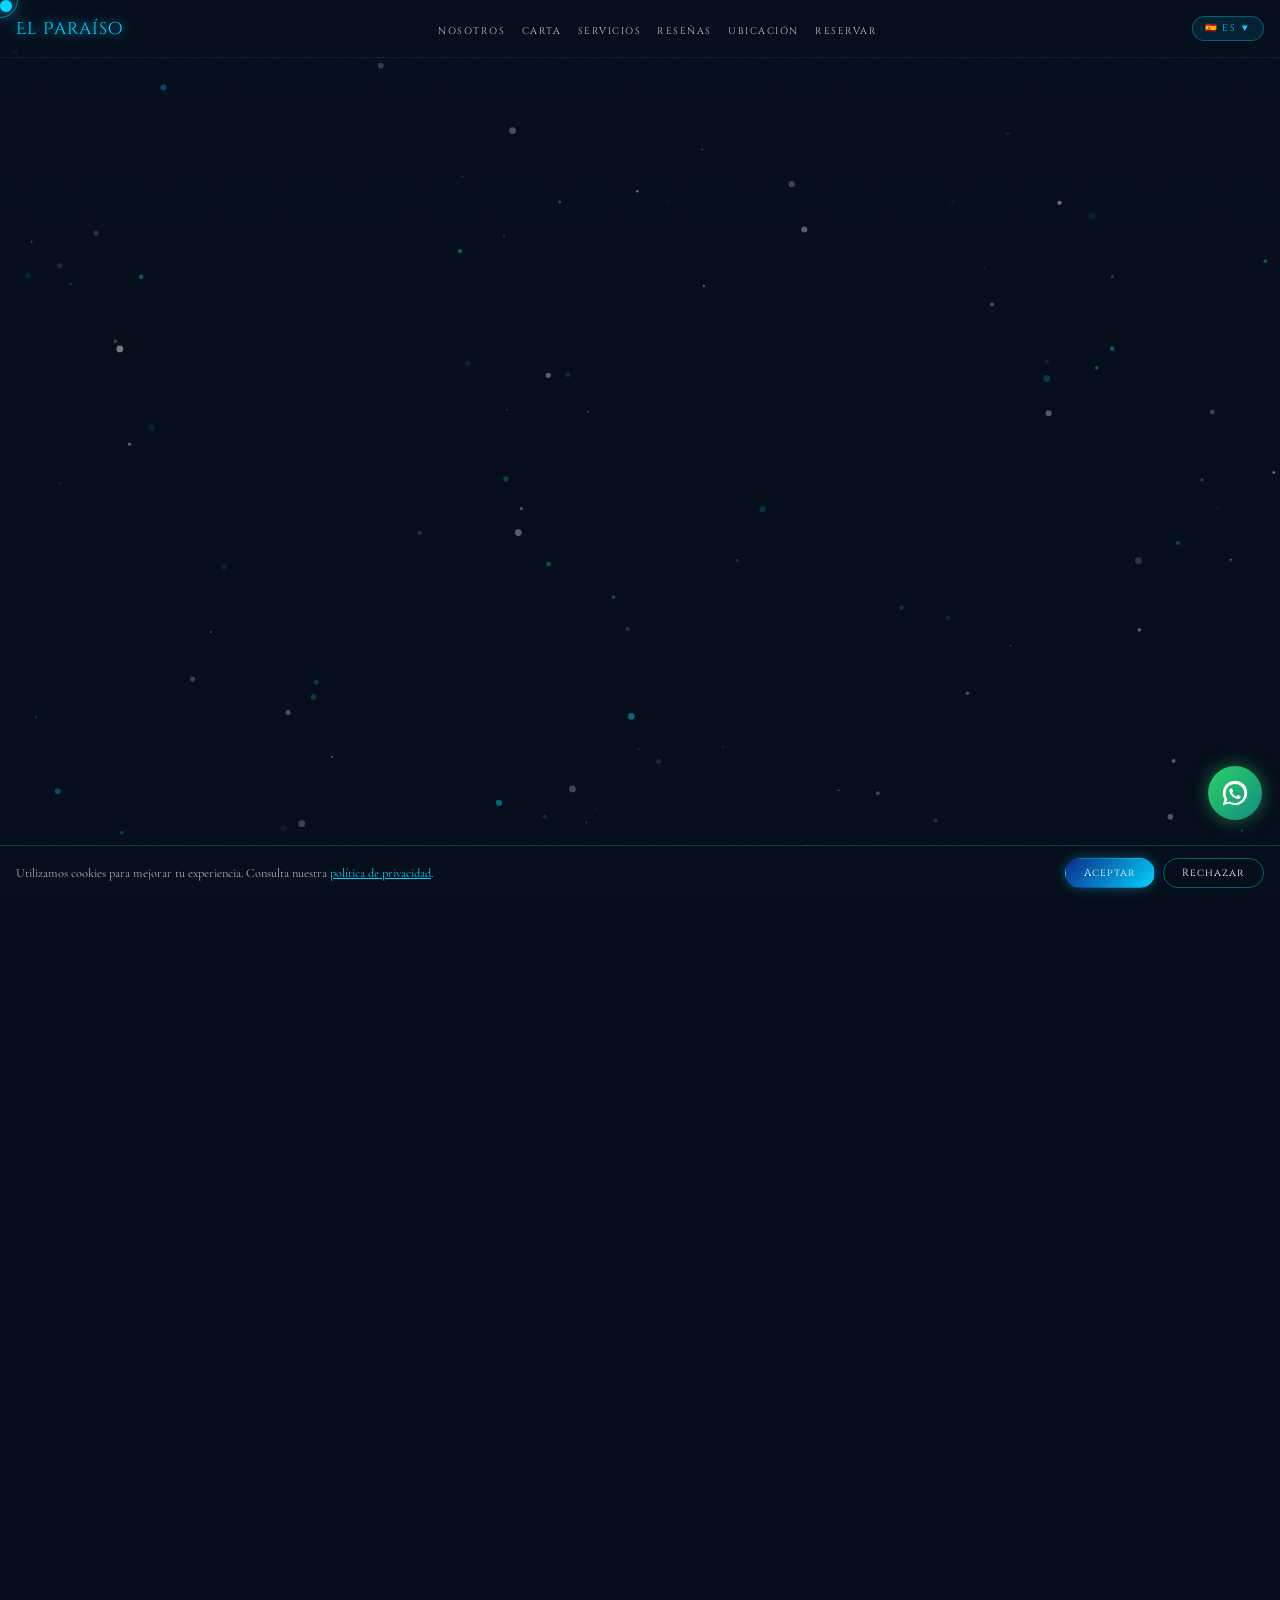
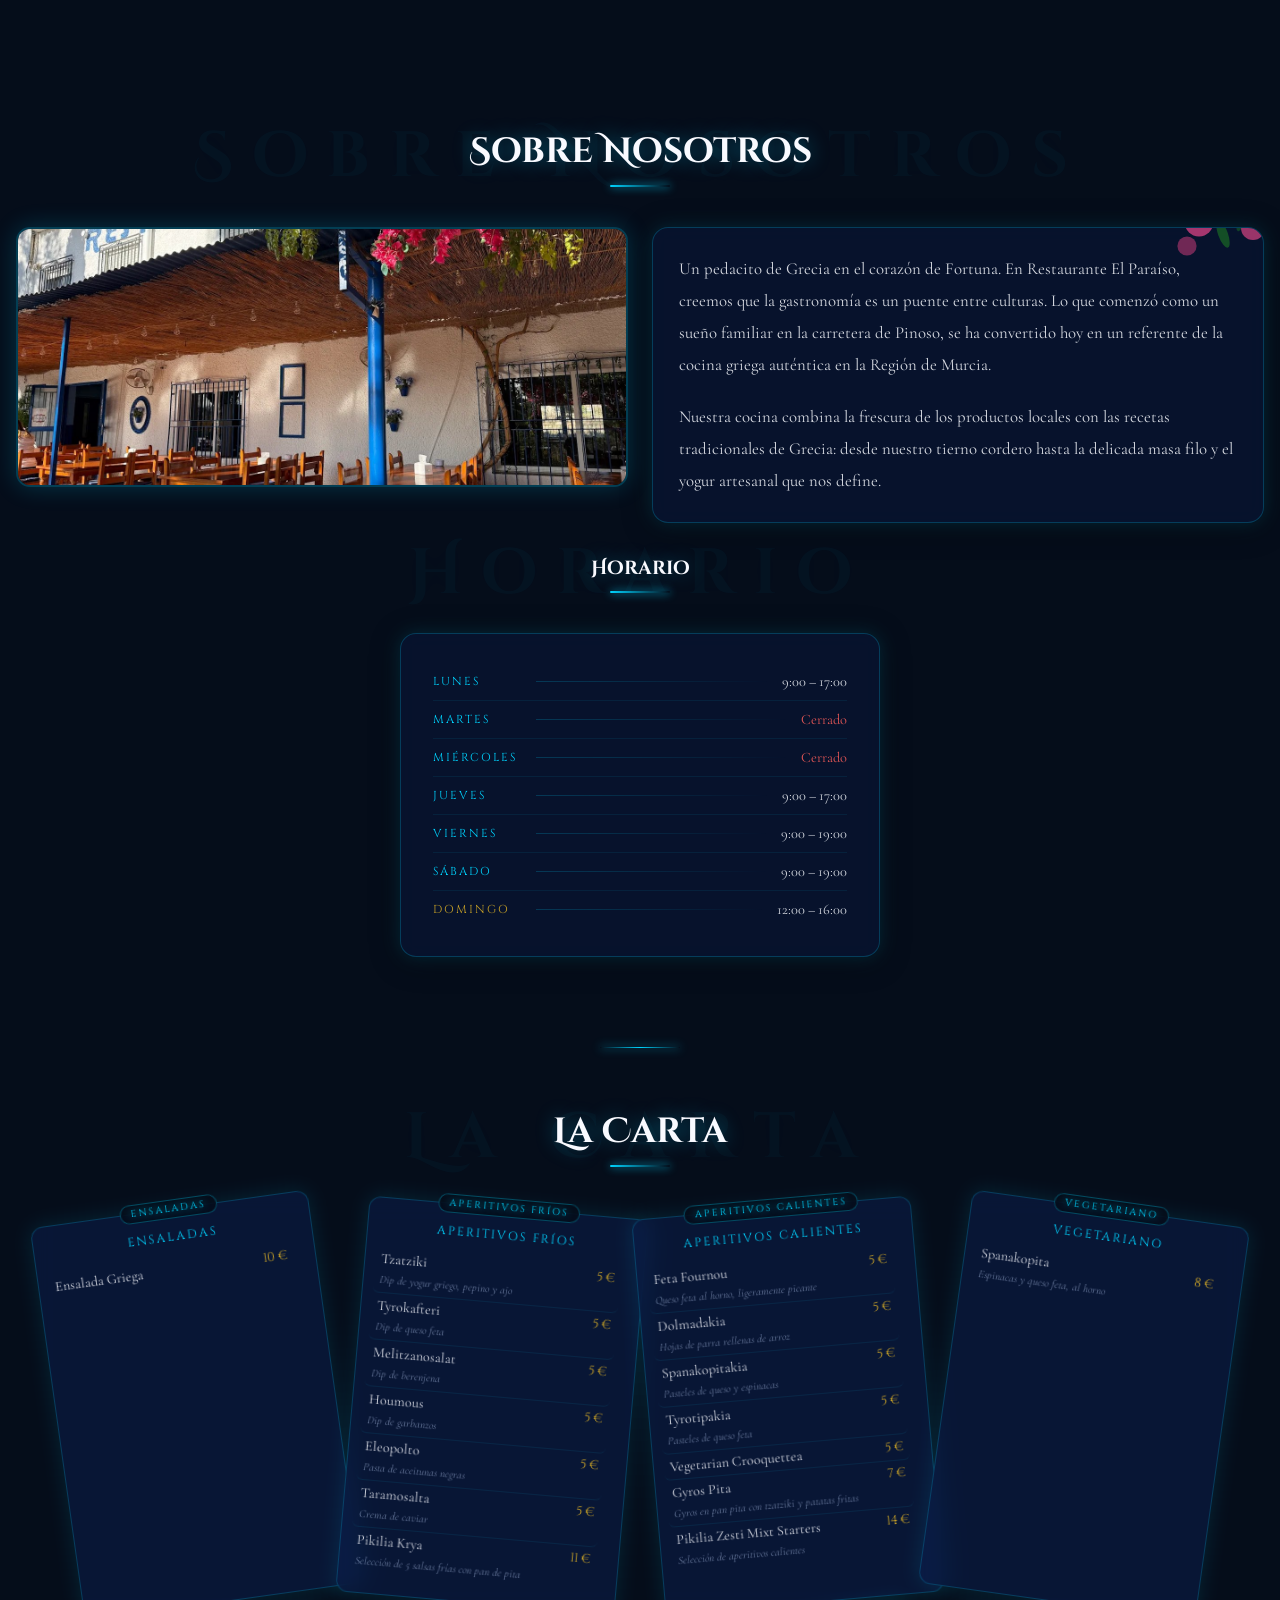
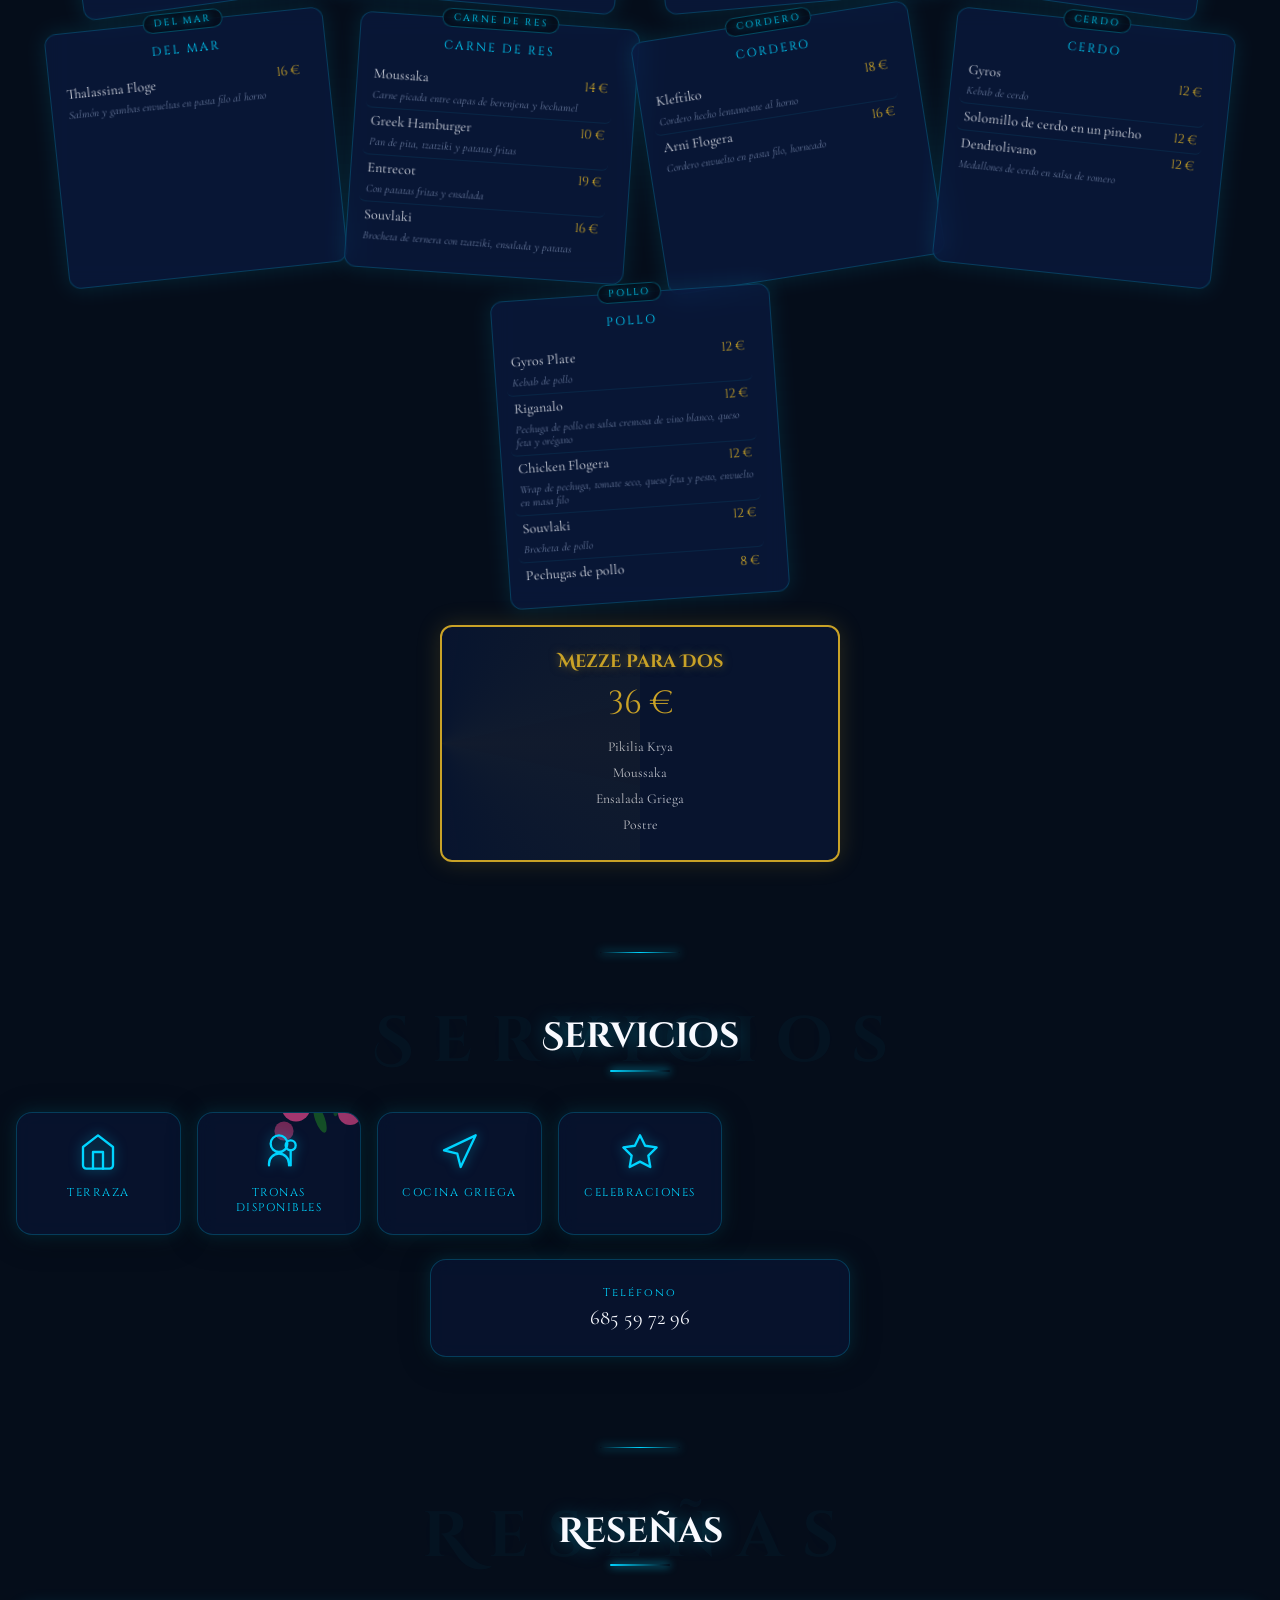
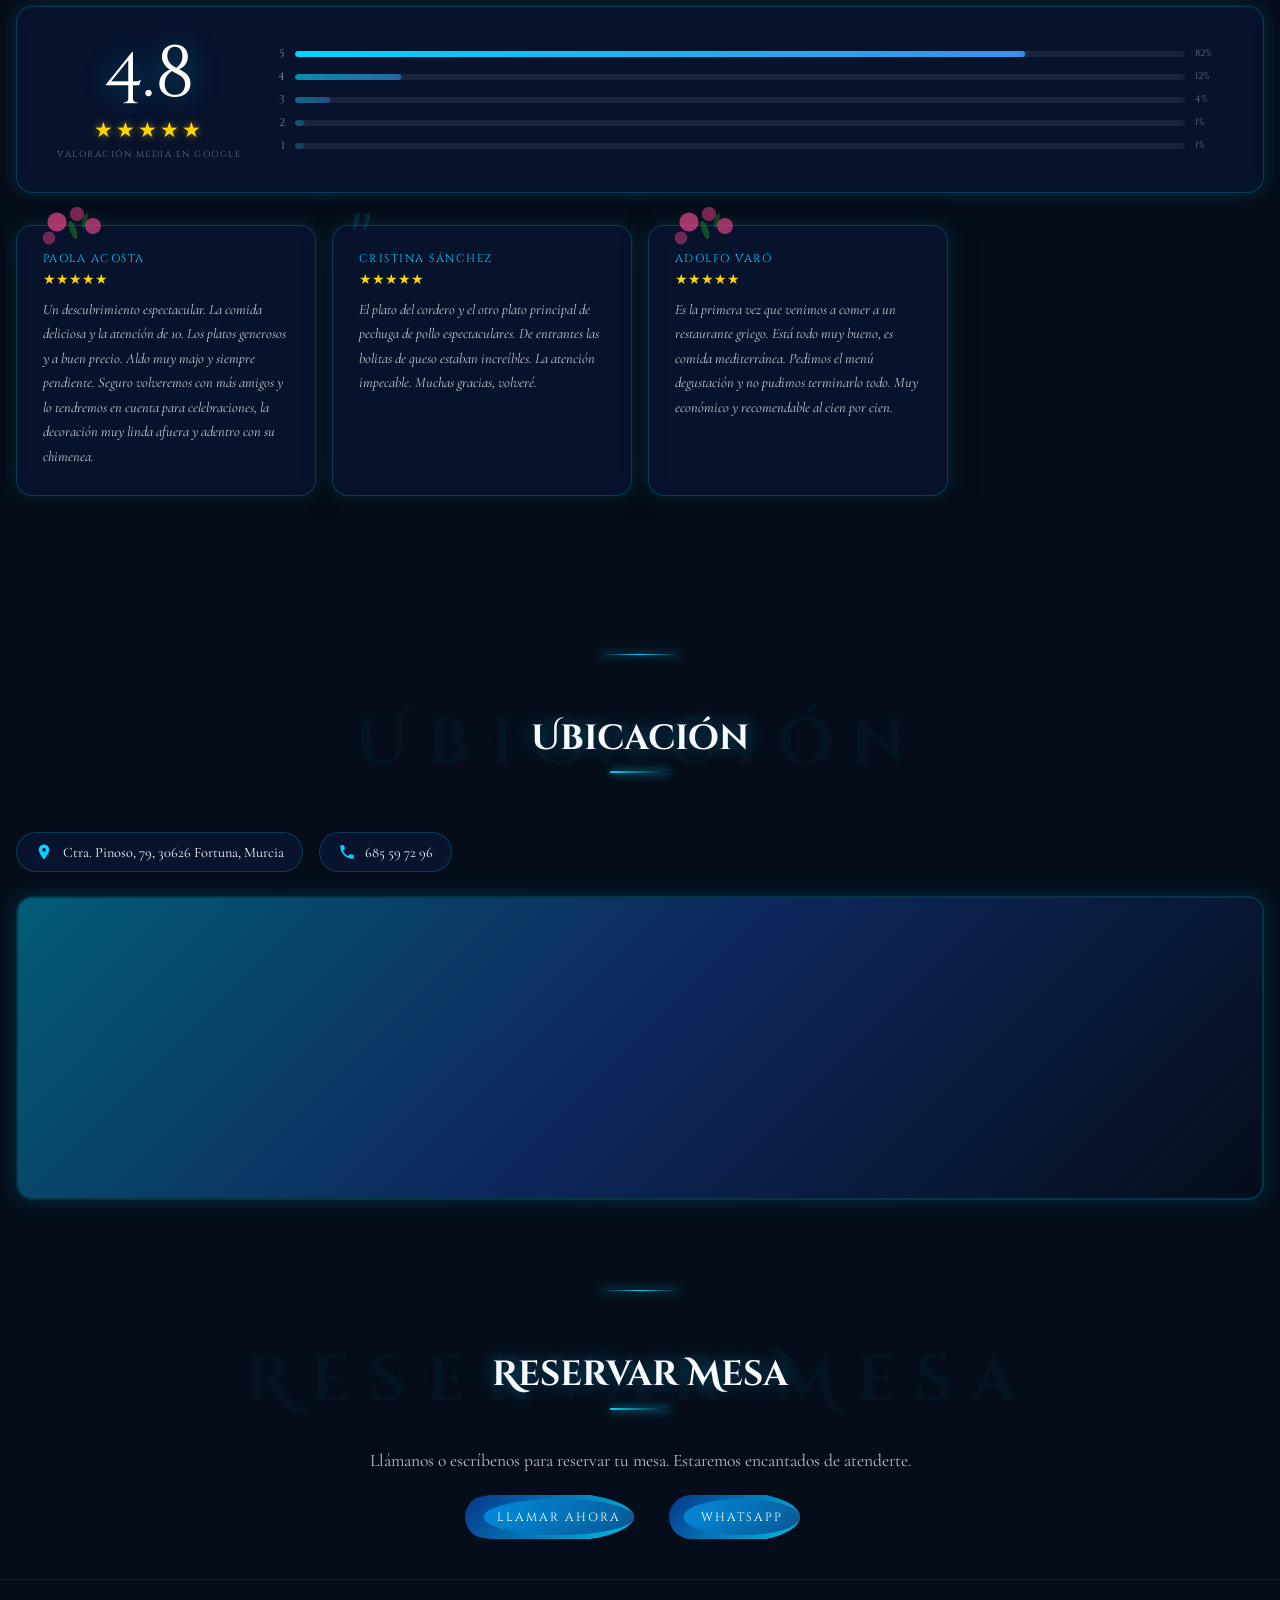
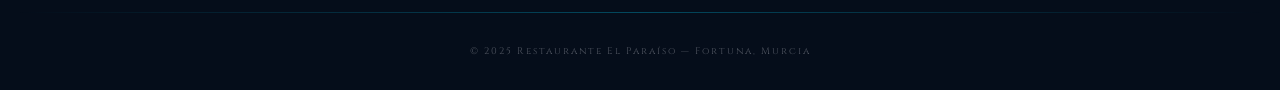
==== commit f789066a: "Add files via upload" ====
--- a/index.html
+++ b/index.html
@@ -91,7 +91,7 @@
 
 * { margin:0; padding:0; box-sizing:border-box; }
 
-html { scroll-behavior:smooth; }
+html { scroll-behavior:smooth; overflow-x:hidden; }
 
 body {
   font-family: 'Cormorant Garamond', serif;
@@ -1214,7 +1214,7 @@
 @keyframes expandLine { to { width:min(60vw,200px); } }
 @keyframes fadeInUp { from{opacity:0;transform:translateY(8px)} to{opacity:1;transform:none} }
 
-#lamb-scene { position:relative; height:280vh; z-index:1; }
+#lamb-scene { position:relative; height:180vh; z-index:1; }
 #lamb-sticky {
   position:sticky; top:0; height:100vh;
   display:flex; align-items:center; justify-content:center;
@@ -1366,7 +1366,7 @@
   }
 
   /* ── LAMB SCENE ── */
-  #lamb-scene { height: 250vh; }
+  #lamb-scene { height: 150vh; }
   #lamb-wrap {
     width: 92vw;
     max-width: 360px;
@@ -1587,6 +1587,243 @@
     grid-template-columns: 1fr;
   }
   .hero-btns { flex-direction: column; align-items: center; }
+}
+
+
+/* ═══════════════════════════════════
+   OVERFLOW / HORIZONTAL SCROLL FIX
+   Prevents ANY element from exceeding viewport width
+═══════════════════════════════════ */
+html, body {
+  overflow-x: hidden !important;
+  max-width: 100vw !important;
+}
+
+/* Every element respects viewport */
+*, *::before, *::after {
+  max-width: 100%;
+}
+
+/* Sections never exceed viewport */
+section, main, footer, nav {
+  max-width: 100vw;
+  box-sizing: border-box;
+}
+
+@media (max-width: 430px) {
+
+  /* ── GLOBAL CONTAINMENT ── */
+  section {
+    padding: 55px 0.9rem 45px !important;
+    width: 100% !important;
+    overflow-x: hidden !important;
+  }
+
+  /* ── CONTAINER (carta glass cards) ── */
+  .container {
+    display: flex !important;
+    flex-direction: column !important;
+    align-items: center !important;
+    width: 100% !important;
+    padding: 0 !important;
+    gap: 1.2rem !important;
+    overflow-x: hidden !important;
+  }
+
+  /* ── GLASS CARTA CARDS ── */
+  .glass {
+    width: calc(100vw - 1.8rem) !important;
+    max-width: 100% !important;
+    min-width: 0 !important;
+    transform: none !important;
+    margin: 0 !important;
+    box-sizing: border-box !important;
+  }
+
+  /* ── HORARIO ── */
+  .horario-grid {
+    display: grid !important;
+    grid-template-columns: repeat(2, 1fr) !important;
+    width: 100% !important;
+    gap: 0.6rem !important;
+  }
+  .dia-card {
+    min-width: 0 !important;
+    width: 100% !important;
+    box-sizing: border-box !important;
+  }
+
+  /* ── SERVICIOS ── */
+  .servicios-grid {
+    display: grid !important;
+    grid-template-columns: repeat(2, 1fr) !important;
+    width: 100% !important;
+    gap: 0.7rem !important;
+  }
+  .serv-item {
+    min-width: 0 !important;
+    width: 100% !important;
+    box-sizing: border-box !important;
+  }
+
+  /* ── REVIEWS ── */
+  .reviews-grid {
+    display: grid !important;
+    grid-template-columns: 1fr !important;
+    width: 100% !important;
+  }
+  .review-card {
+    width: 100% !important;
+    min-width: 0 !important;
+    box-sizing: border-box !important;
+  }
+
+  /* ── CONTENT GRID (sobre nosotros) ── */
+  .content-grid {
+    display: grid !important;
+    grid-template-columns: 1fr !important;
+    width: 100% !important;
+  }
+  #sobre img {
+    width: 100% !important;
+    height: 200px !important;
+    box-sizing: border-box !important;
+  }
+  .text-card {
+    width: 100% !important;
+    box-sizing: border-box !important;
+  }
+
+  /* ── CARDS ── */
+  .card {
+    width: 100% !important;
+    min-width: 0 !important;
+    box-sizing: border-box !important;
+  }
+
+  /* ── MEZZE BOX ── */
+  .mezze-box {
+    width: calc(100vw - 1.8rem) !important;
+    max-width: 100% !important;
+    box-sizing: border-box !important;
+    margin: 0 !important;
+  }
+
+  /* ── MAP ── */
+  .map-wrap {
+    width: 100% !important;
+    box-sizing: border-box !important;
+  }
+  .map-wrap iframe {
+    width: 100% !important;
+    height: 230px !important;
+  }
+
+  /* ── CONTACT ROW ── */
+  .contact-row {
+    flex-direction: column !important;
+    width: 100% !important;
+    gap: 0.6rem !important;
+  }
+  .contact-pill {
+    width: 100% !important;
+    box-sizing: border-box !important;
+    justify-content: center !important;
+    font-size: 0.78rem !important;
+  }
+
+  /* ── BUTTONS ── */
+  .button {
+    width: calc(100vw - 4rem) !important;
+    max-width: 300px !important;
+    box-sizing: border-box !important;
+    display: flex !important;
+    justify-content: center !important;
+  }
+  .hero-btns {
+    flex-direction: column !important;
+    align-items: center !important;
+    width: 100% !important;
+    gap: 0.85rem !important;
+  }
+
+  /* ── LAMB SCENE ── */
+  #lamb-wrap {
+    width: 94vw !important;
+    max-width: 100% !important;
+  }
+  #lamb-title {
+    width: 90vw !important;
+    white-space: normal !important;
+    text-align: center !important;
+  }
+  #lamb-title h2 {
+    font-size: clamp(0.9rem, 5vw, 1.2rem) !important;
+    letter-spacing: 1px !important;
+  }
+
+  /* ── NAV ── */
+  nav {
+    width: 100vw !important;
+    box-sizing: border-box !important;
+  }
+  .nav-logo {
+    font-size: 0.8rem !important;
+    overflow: hidden !important;
+    text-overflow: ellipsis !important;
+    white-space: nowrap !important;
+    max-width: 120px !important;
+  }
+
+  /* ── LANG DROPDOWN ── */
+  .lang-dropdown {
+    right: 0 !important;
+    width: 130px !important;
+    min-width: 0 !important;
+  }
+
+  /* ── RATING BAR ── */
+  .rating-bar {
+    flex-direction: column !important;
+    align-items: center !important;
+    width: 100% !important;
+  }
+
+  /* ── SPLASH ── */
+  #splash-logo {
+    max-width: 70vw !important;
+    height: auto !important;
+  }
+
+  /* ── TYPEWRITER: disable on small screens ── */
+  .hero-tagline {
+    white-space: normal !important;
+    border-right: none !important;
+    animation: fadeInTagline 1s 3.5s both !important;
+    font-size: clamp(0.6rem, 3.5vw, 0.85rem) !important;
+    letter-spacing: 2px !important;
+    padding: 0 1rem !important;
+  }
+
+  /* ── SEC TITLES ── */
+  .sec-title {
+    font-size: clamp(1rem, 6.5vw, 1.5rem) !important;
+    letter-spacing: 1px !important;
+    word-break: break-word !important;
+  }
+
+  /* ── COOKIE BAR ── */
+  #cookie-bar {
+    width: 100vw !important;
+    box-sizing: border-box !important;
+  }
+
+  /* ── FOOTER ── */
+  footer {
+    padding: 1.5rem 0.9rem !important;
+    font-size: 0.48rem !important;
+    word-break: break-word !important;
+  }
 }
 
 </style>
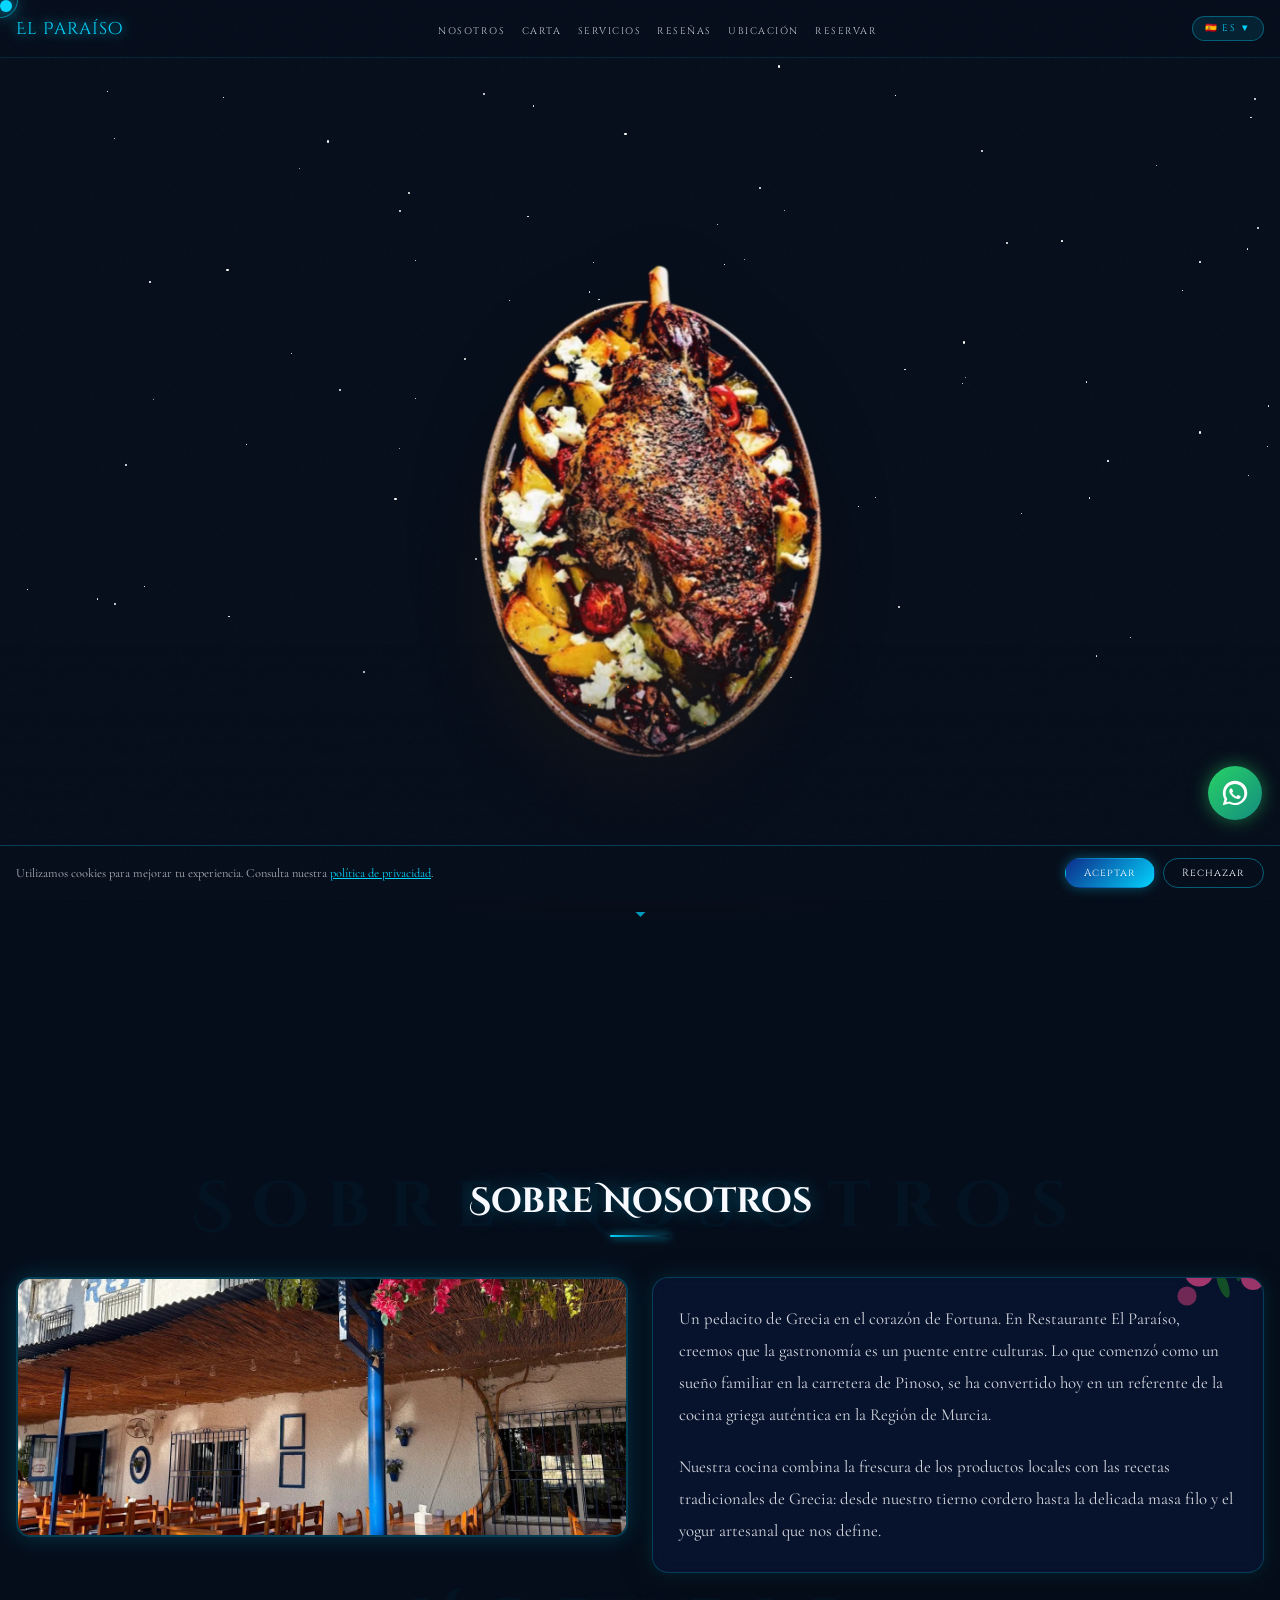
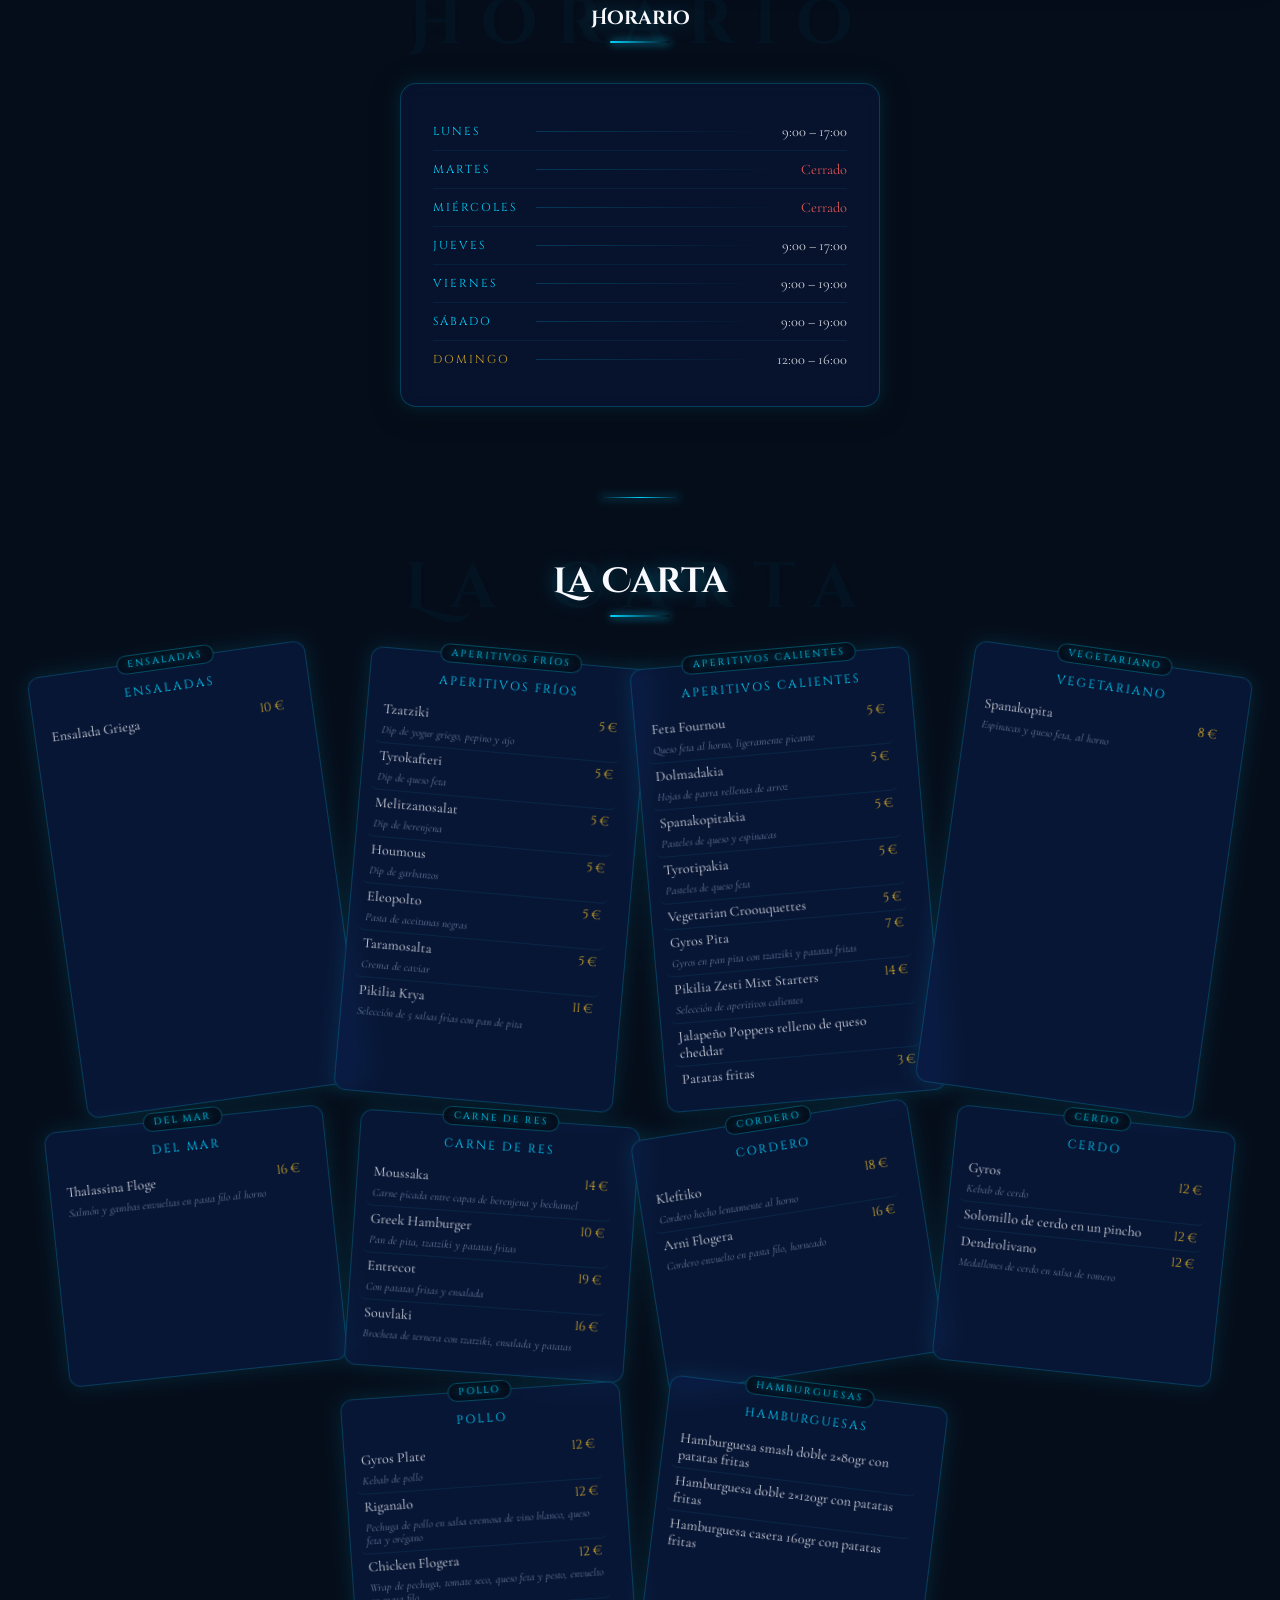
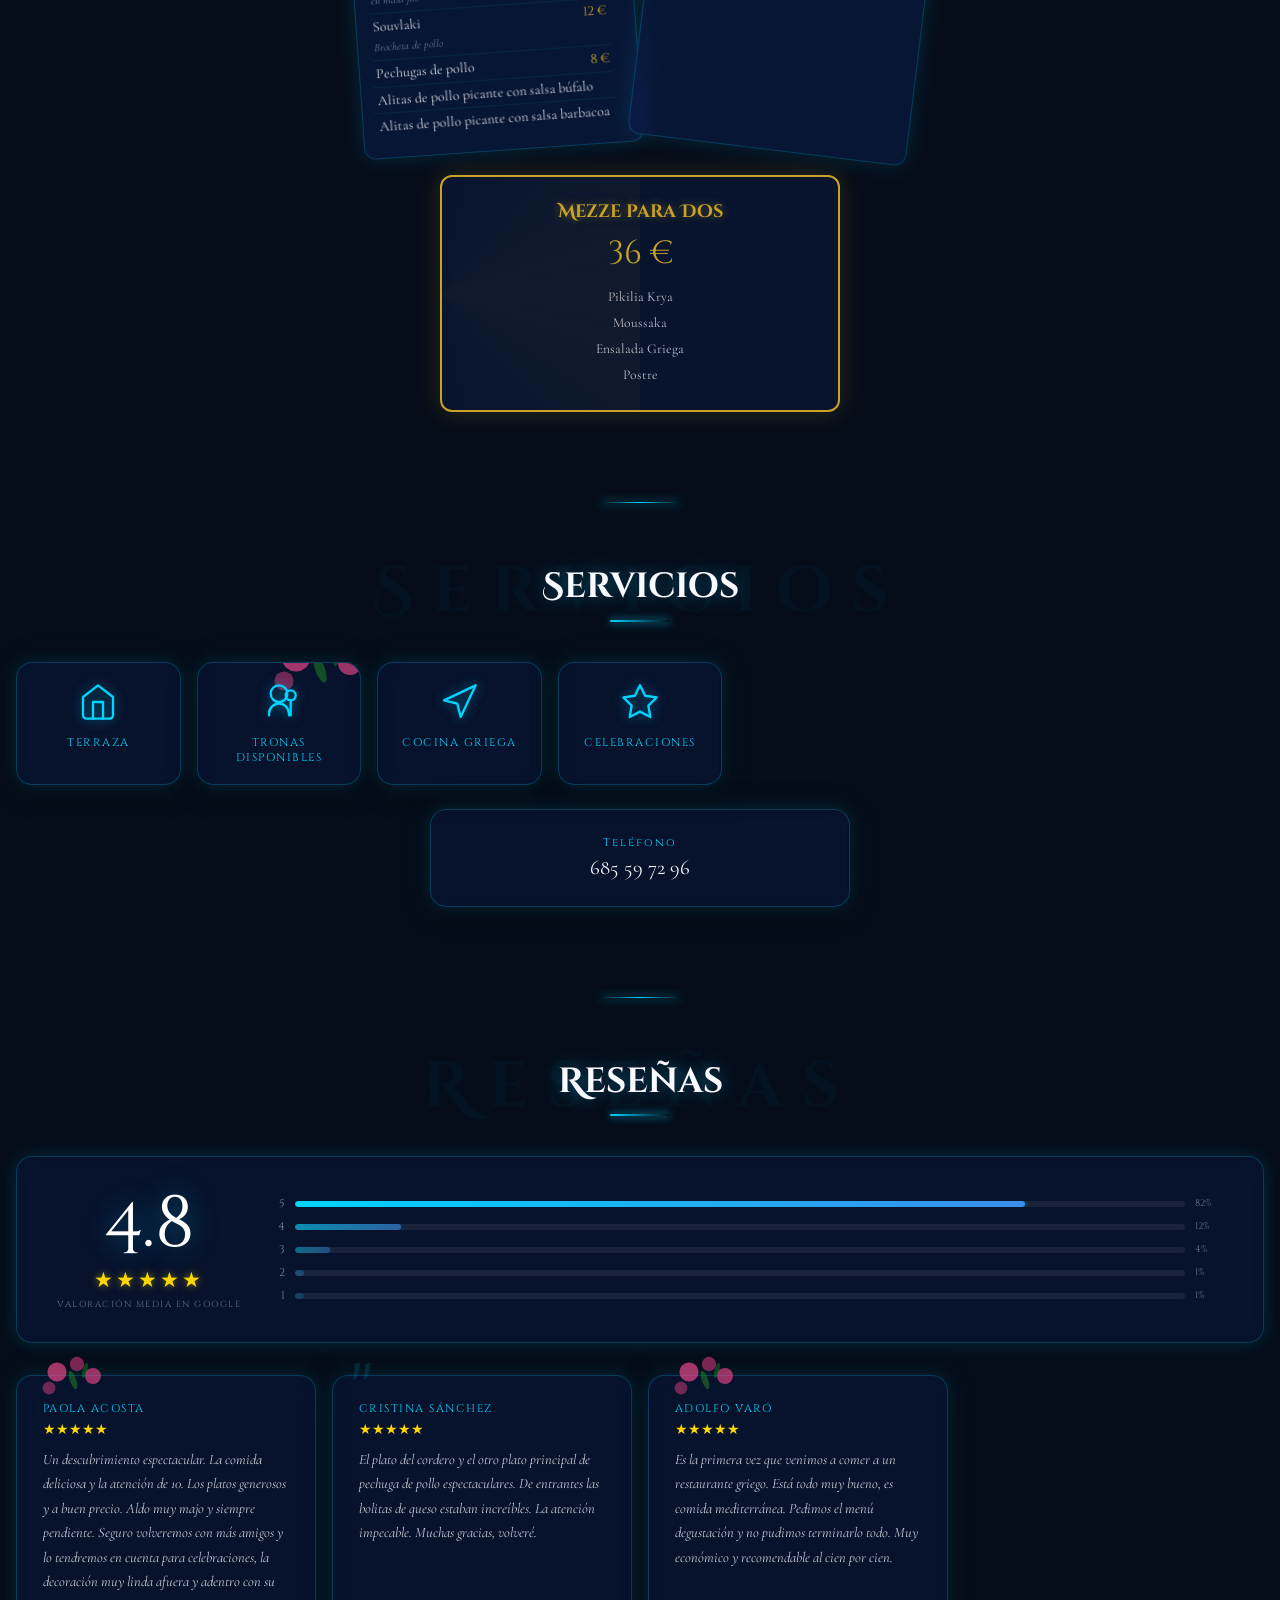
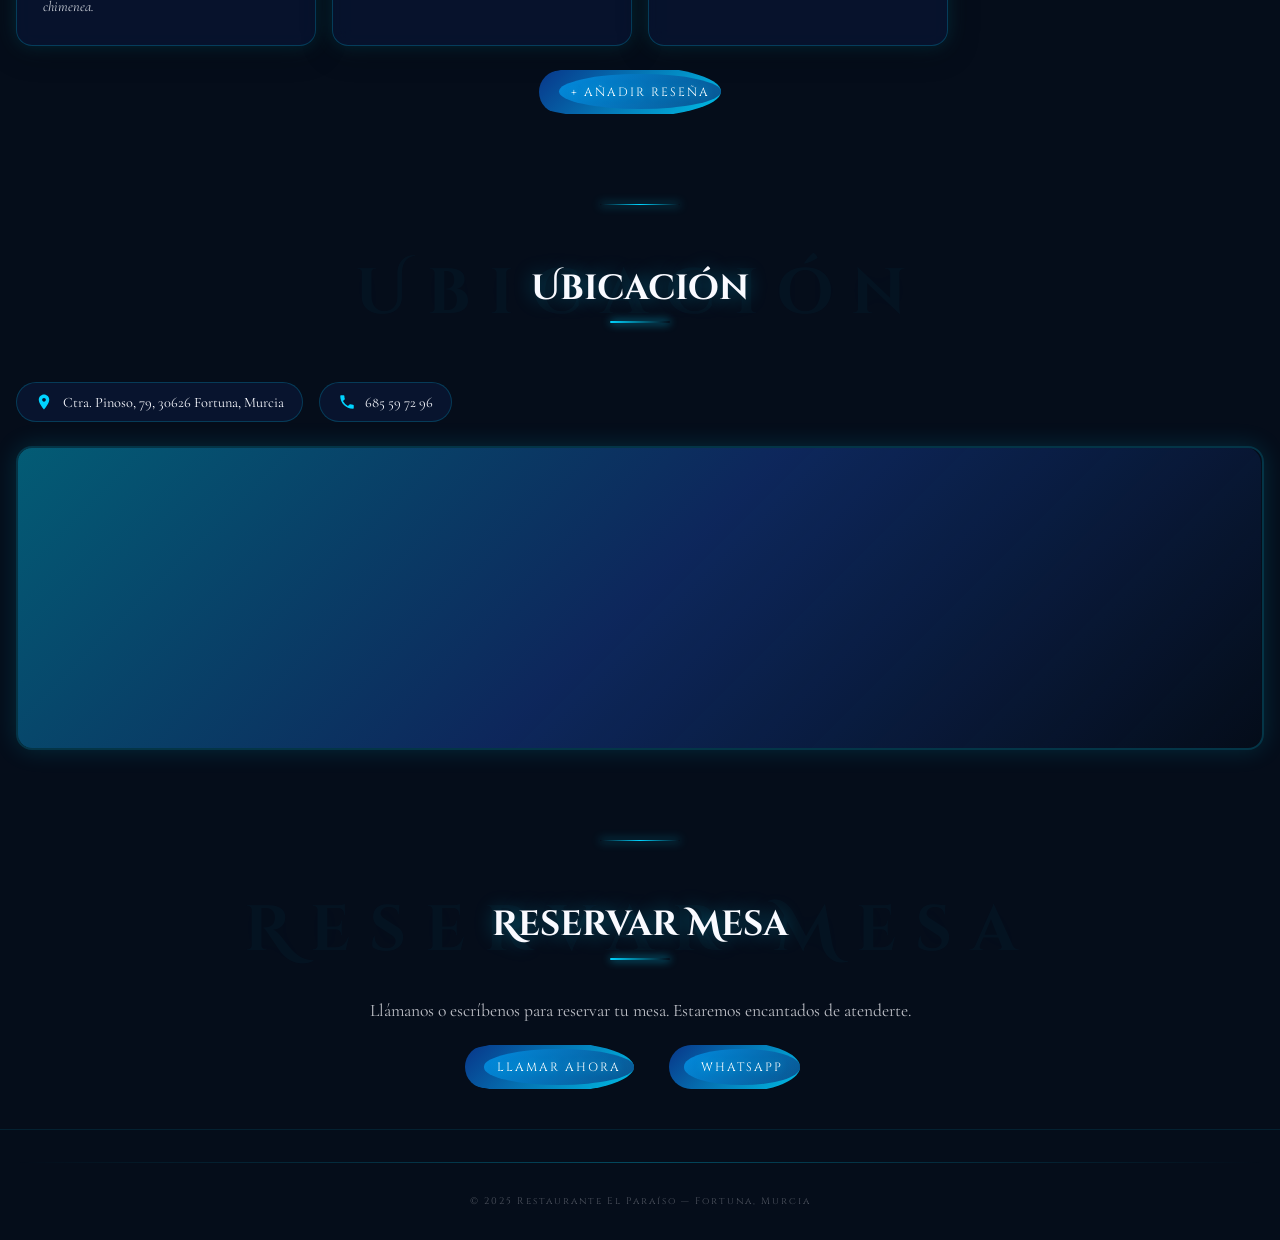
==== commit a8a49776: "Add files via upload" ====
--- a/index.html
+++ b/index.html
@@ -305,6 +305,13 @@
 }
 
 /* ─── SOBRE NOSOTROS ─── */
+#sobre {
+  position: relative;
+  z-index: 10;
+  background: #050d1a;
+  margin-top: -200px;
+  padding-top: 60px;
+}
 #sobre .content-grid {
   display:grid;
   grid-template-columns:1fr 1fr;
@@ -1214,7 +1221,7 @@
 @keyframes expandLine { to { width:min(60vw,200px); } }
 @keyframes fadeInUp { from{opacity:0;transform:translateY(8px)} to{opacity:1;transform:none} }
 
-#lamb-scene { position:relative; height:180vh; z-index:1; }
+#lamb-scene { position:relative; height:140vh; z-index:1; }
 #lamb-sticky {
   position:sticky; top:0; height:100vh;
   display:flex; align-items:center; justify-content:center;
@@ -1366,7 +1373,7 @@
   }
 
   /* ── LAMB SCENE ── */
-  #lamb-scene { height: 150vh; }
+  #lamb-scene { height: 130vh; }
   #lamb-wrap {
     width: 92vw;
     max-width: 360px;
@@ -2008,9 +2015,11 @@
       <div class="menu-item flex-col"><div style="display:flex;justify-content:space-between;width:100%"><span class="item-name">Dolmadakia</span><span class="item-price">5 &#8364;</span></div><span class="item-desc" data-i18n="d_dolmadakia">Hojas de parra rellenas de arroz</span></div>
       <div class="menu-item flex-col"><div style="display:flex;justify-content:space-between;width:100%"><span class="item-name">Spanakopitakia</span><span class="item-price">5 &#8364;</span></div><span class="item-desc" data-i18n="d_spanakopitakia">Pasteles de queso y espinacas</span></div>
       <div class="menu-item flex-col"><div style="display:flex;justify-content:space-between;width:100%"><span class="item-name">Tyrotipakia</span><span class="item-price">5 &#8364;</span></div><span class="item-desc" data-i18n="d_tyrotipakia">Pasteles de queso feta</span></div>
-      <div class="menu-item flex-col"><div style="display:flex;justify-content:space-between;width:100%"><span class="item-name">Vegetarian Crooquettea</span><span class="item-price">5 &#8364;</span></div></div>
+      <div class="menu-item flex-col"><div style="display:flex;justify-content:space-between;width:100%"><span class="item-name">Vegetarian Croouquettes</span><span class="item-price">5 &#8364;</span></div></div>
       <div class="menu-item flex-col"><div style="display:flex;justify-content:space-between;width:100%"><span class="item-name">Gyros Pita</span><span class="item-price">7 &#8364;</span></div><span class="item-desc" data-i18n="d_gyros_pita">Gyros en pan pita con tzatziki y patatas fritas</span></div>
       <div class="menu-item flex-col"><div style="display:flex;justify-content:space-between;width:100%"><span class="item-name">Pikilia Zesti Mixt Starters</span><span class="item-price">14 &#8364;</span></div><span class="item-desc" data-i18n="d_pikilia_zesti">Selecci&#243;n de aperitivos calientes</span></div>
+      <div class="menu-item"><span class="item-name">Jalape&#241;o Poppers relleno de queso cheddar</span></div>
+      <div class="menu-item flex-col"><div style="display:flex;justify-content:space-between;width:100%"><span class="item-name">Patatas fritas</span><span class="item-price">3 &#8364;</span></div></div>
     </div>
 
     <div class="glass" data-text="Vegetariano" style="--r:8;">
@@ -2051,6 +2060,15 @@
       <div class="menu-item flex-col"><div style="display:flex;justify-content:space-between;width:100%"><span class="item-name">Chicken Flogera</span><span class="item-price">12 &#8364;</span></div><span class="item-desc" data-i18n="d_chicken">Wrap de pechuga, tomate seco, queso feta y pesto, envuelto en masa filo</span></div>
       <div class="menu-item flex-col"><div style="display:flex;justify-content:space-between;width:100%"><span class="item-name">Souvlaki</span><span class="item-price">12 &#8364;</span></div><span class="item-desc" data-i18n="d_souvlaki_pollo">Brocheta de pollo</span></div>
       <div class="menu-item"><span class="item-name">Pechugas de pollo</span><span class="item-price">8 &#8364;</span></div>
+      <div class="menu-item"><span class="item-name">Alitas de pollo picante con salsa b&#250;falo</span></div>
+      <div class="menu-item"><span class="item-name">Alitas de pollo picante con salsa barbacoa</span></div>
+    </div>
+
+    <div class="glass" data-text="Hamburguesas" style="--r:7;">
+      <div class="cat-title">Hamburguesas</div>
+      <div class="menu-item"><span class="item-name">Hamburguesa smash doble 2&#215;80gr con patatas fritas</span></div>
+      <div class="menu-item"><span class="item-name">Hamburguesa doble 2&#215;120gr con patatas fritas</span></div>
+      <div class="menu-item"><span class="item-name">Hamburguesa casera 160gr con patatas fritas</span></div>
     </div>
   </div>
 
@@ -2683,10 +2701,10 @@
     
     // ─ EXIT: fade out sticky when fully scrolled
     const sticky = document.getElementById('lamb-sticky');
-    if(prog >= 0.98) {
-      sticky.style.opacity = Math.max(0, 1 - (prog - 0.98) * 50);
+    if(prog >= 0.92) {
+      sticky.style.opacity = Math.max(0, 1 - (prog - 0.92) * 12.5);
     } else {
-      sticky.style.opacity = Math.min(1, prog * 20); // fade in at start
+      sticky.style.opacity = 1;
     }
 
     // ─ SHOW LABELS at 30% progress
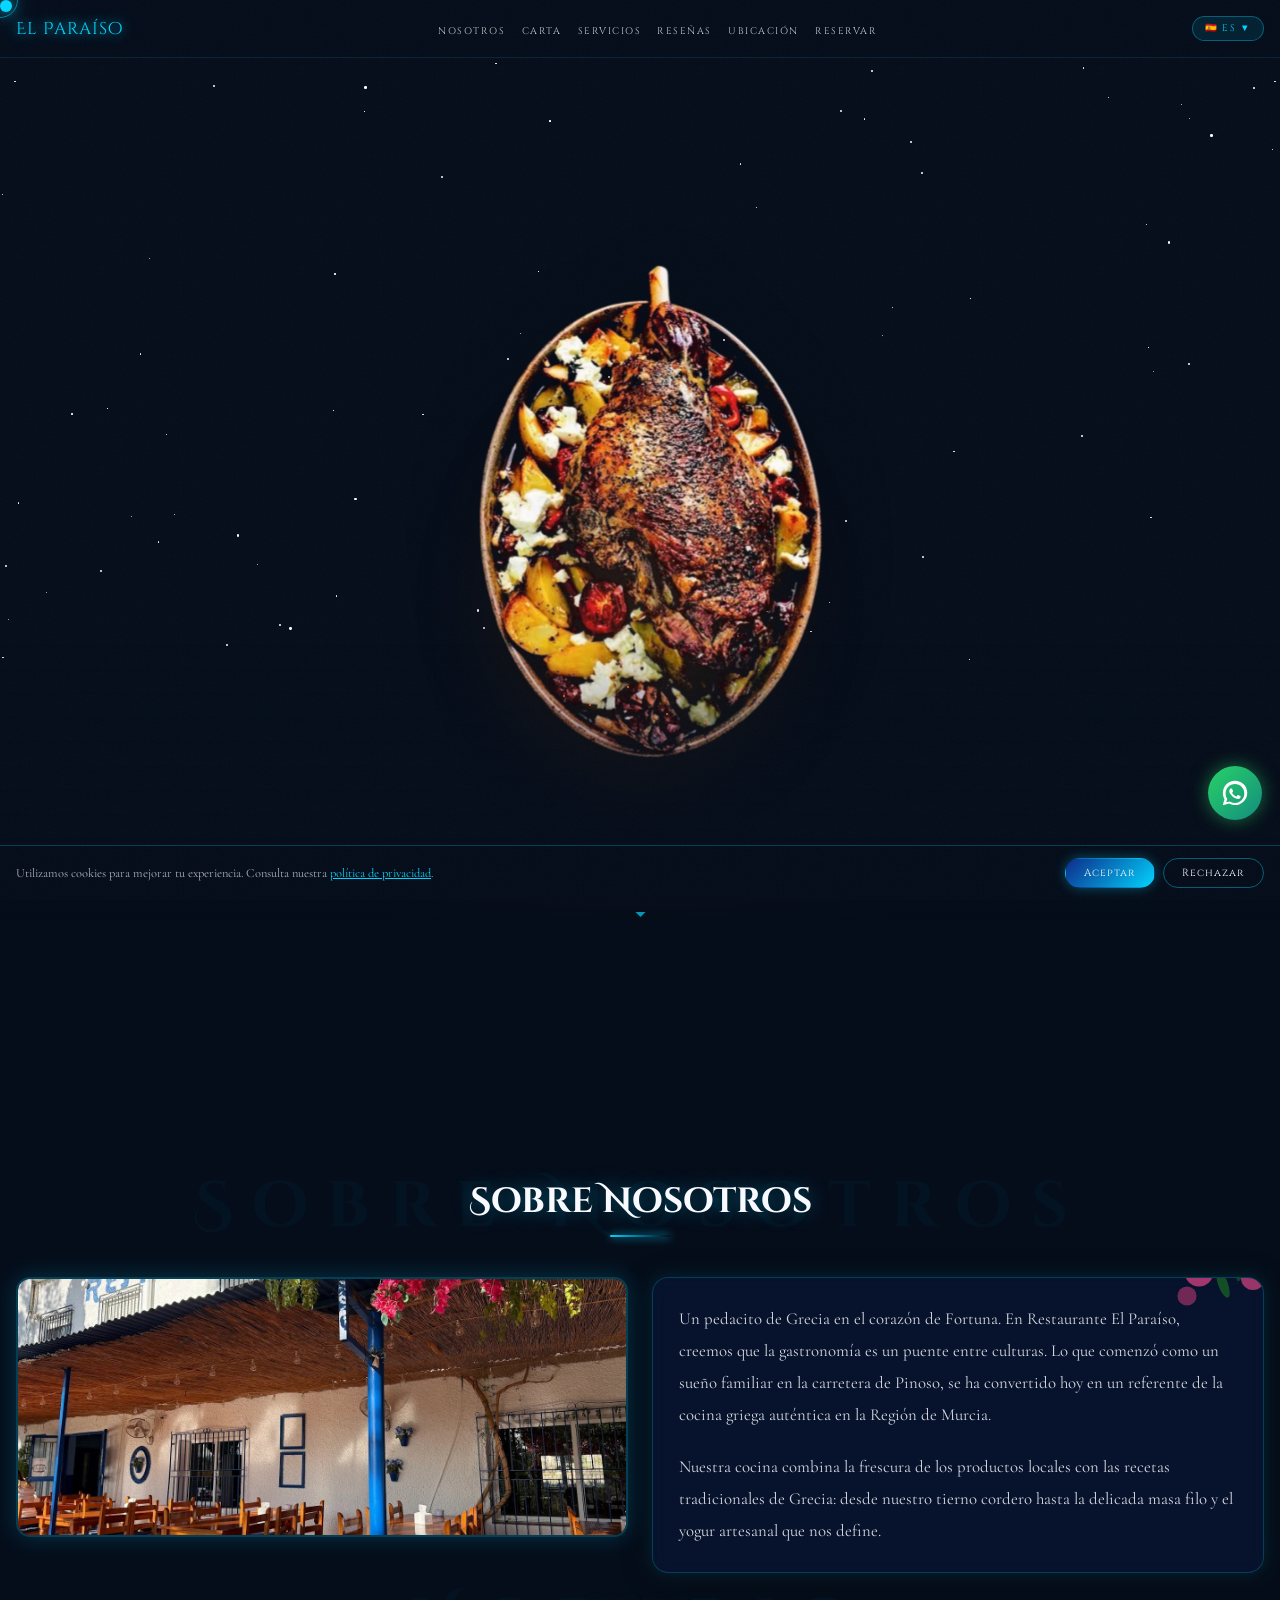
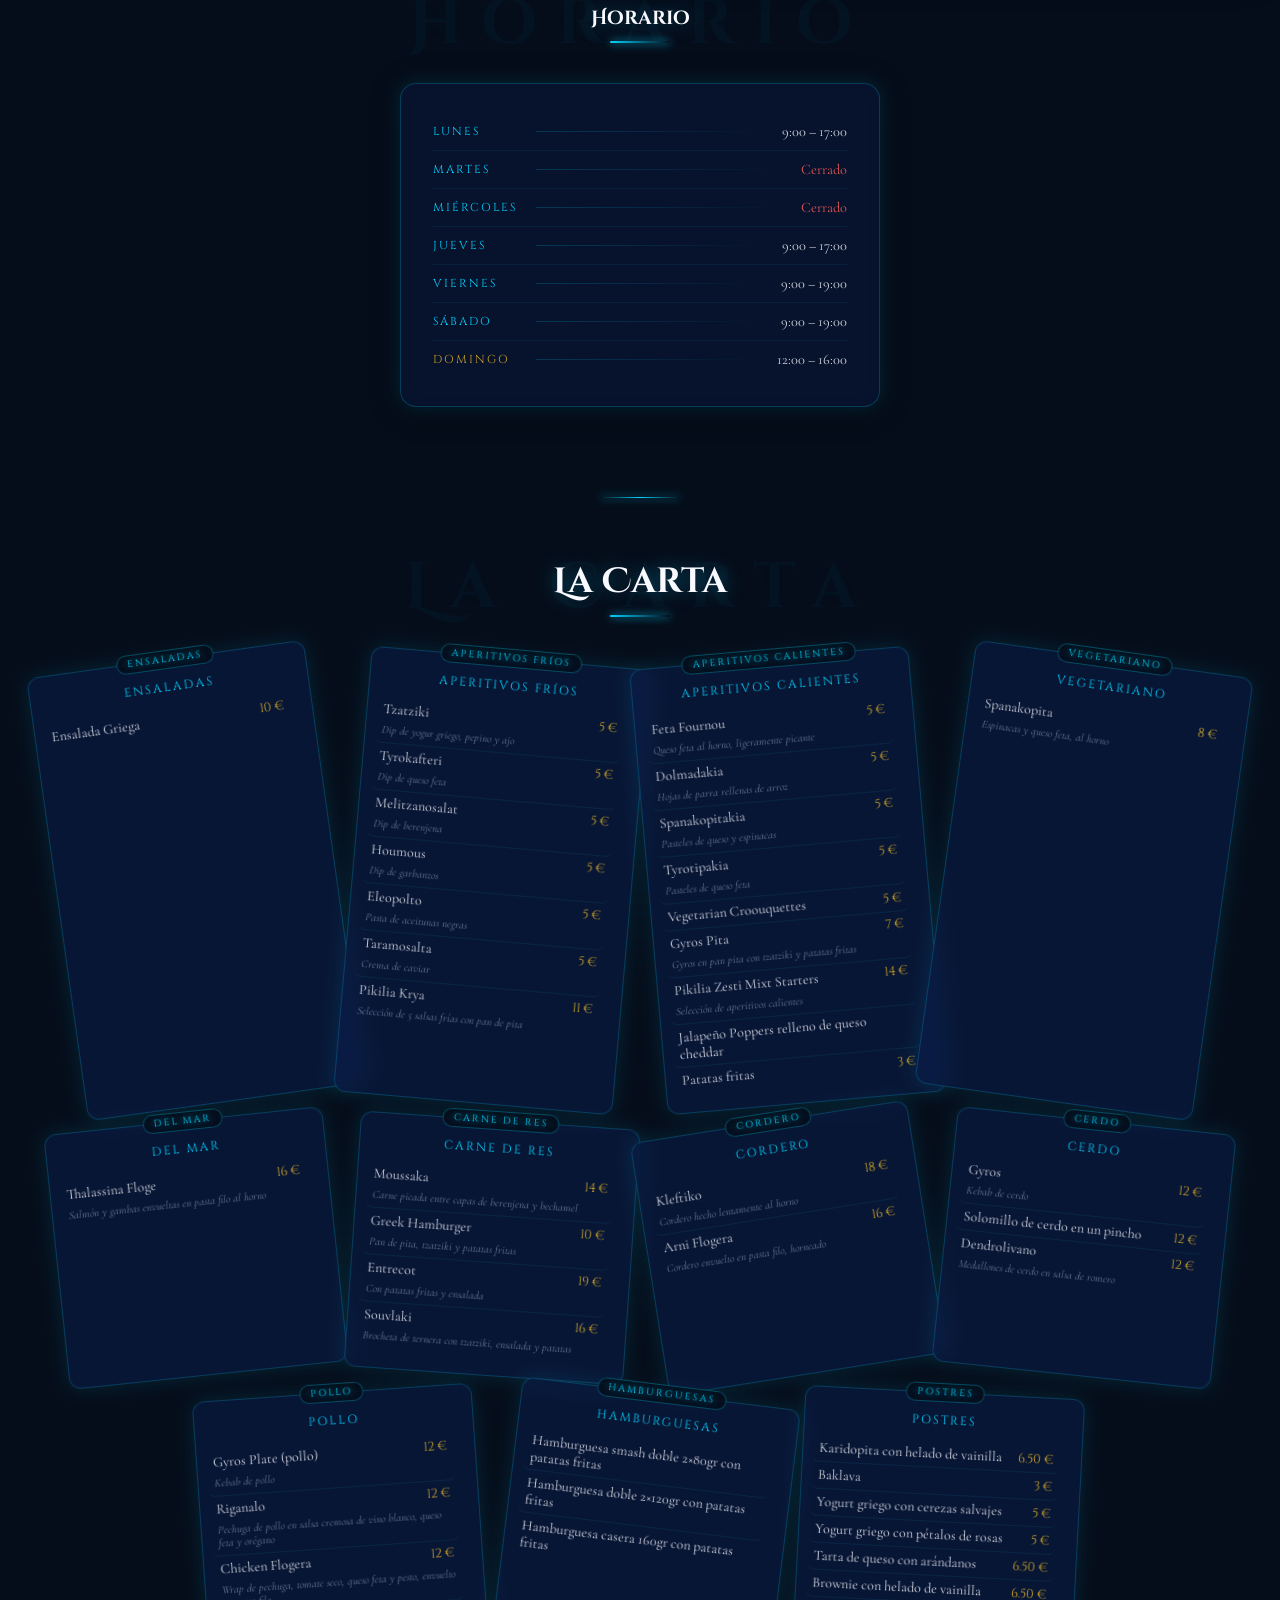
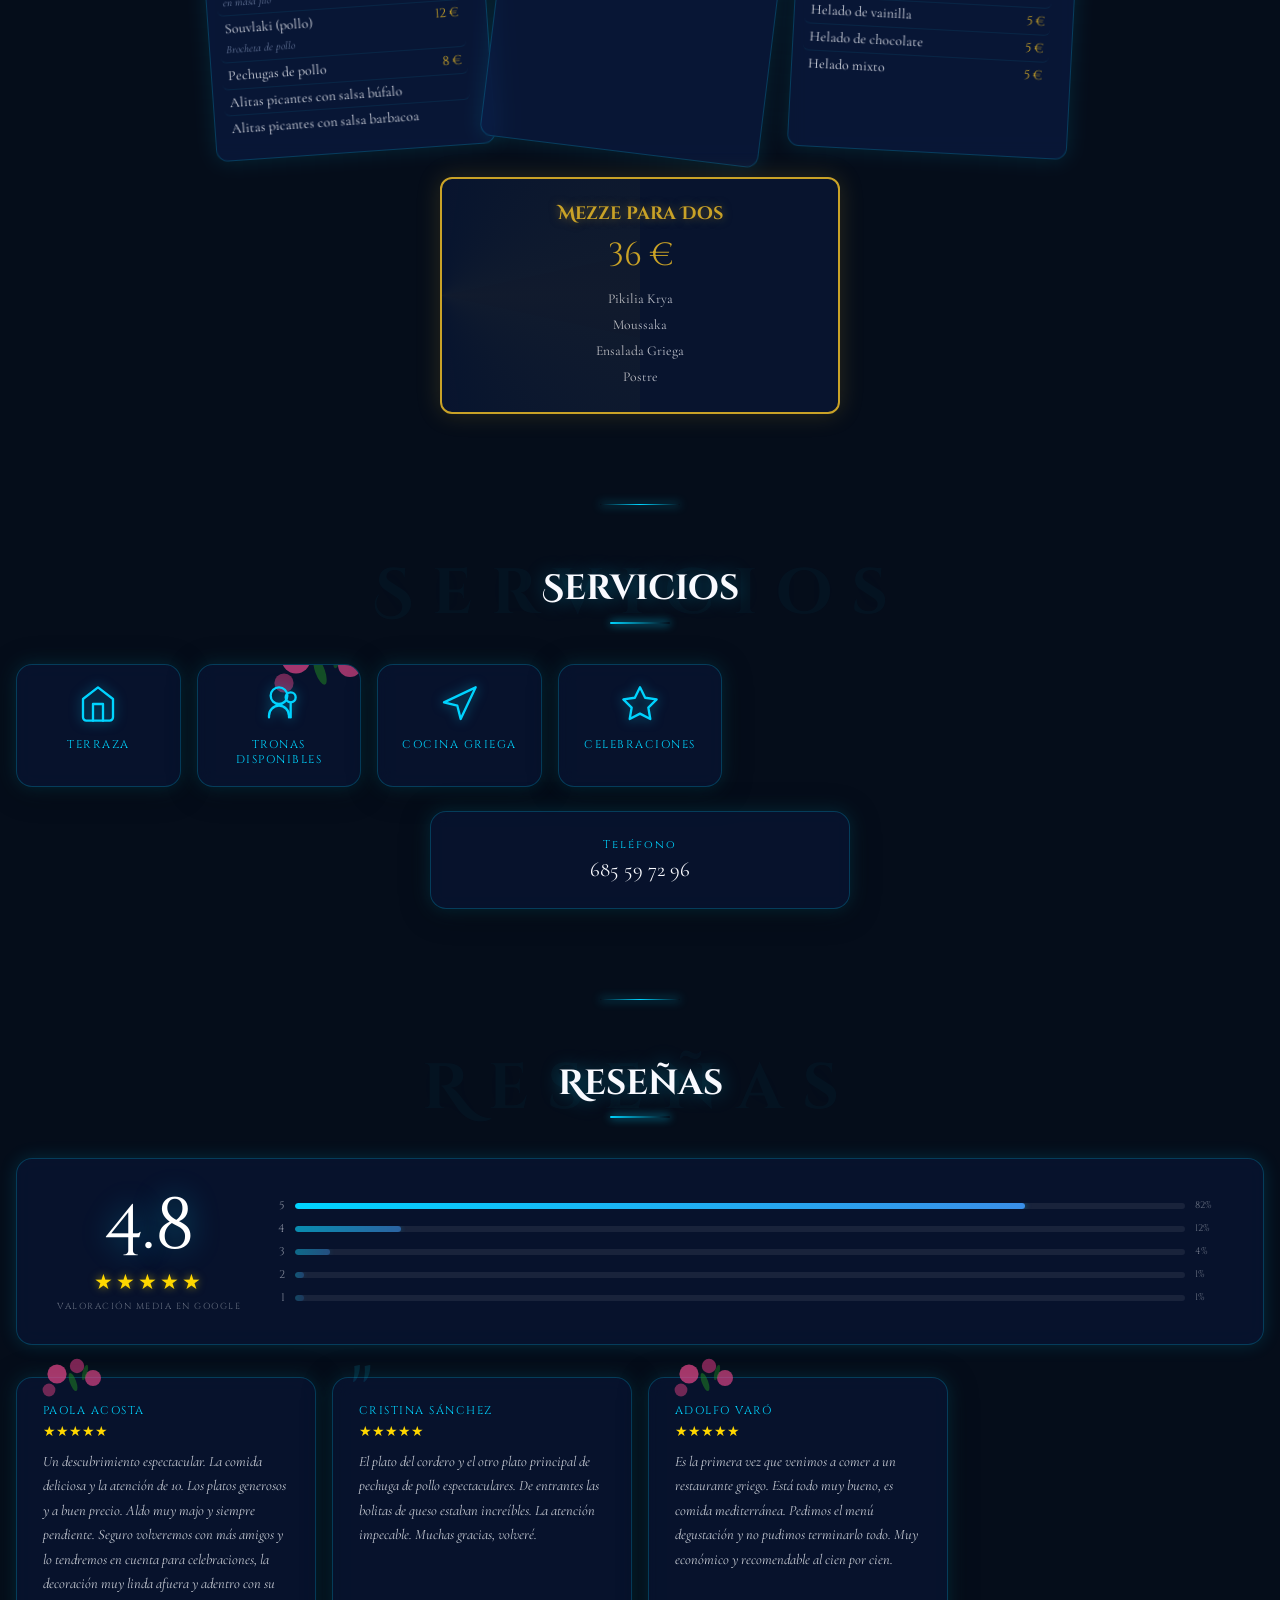
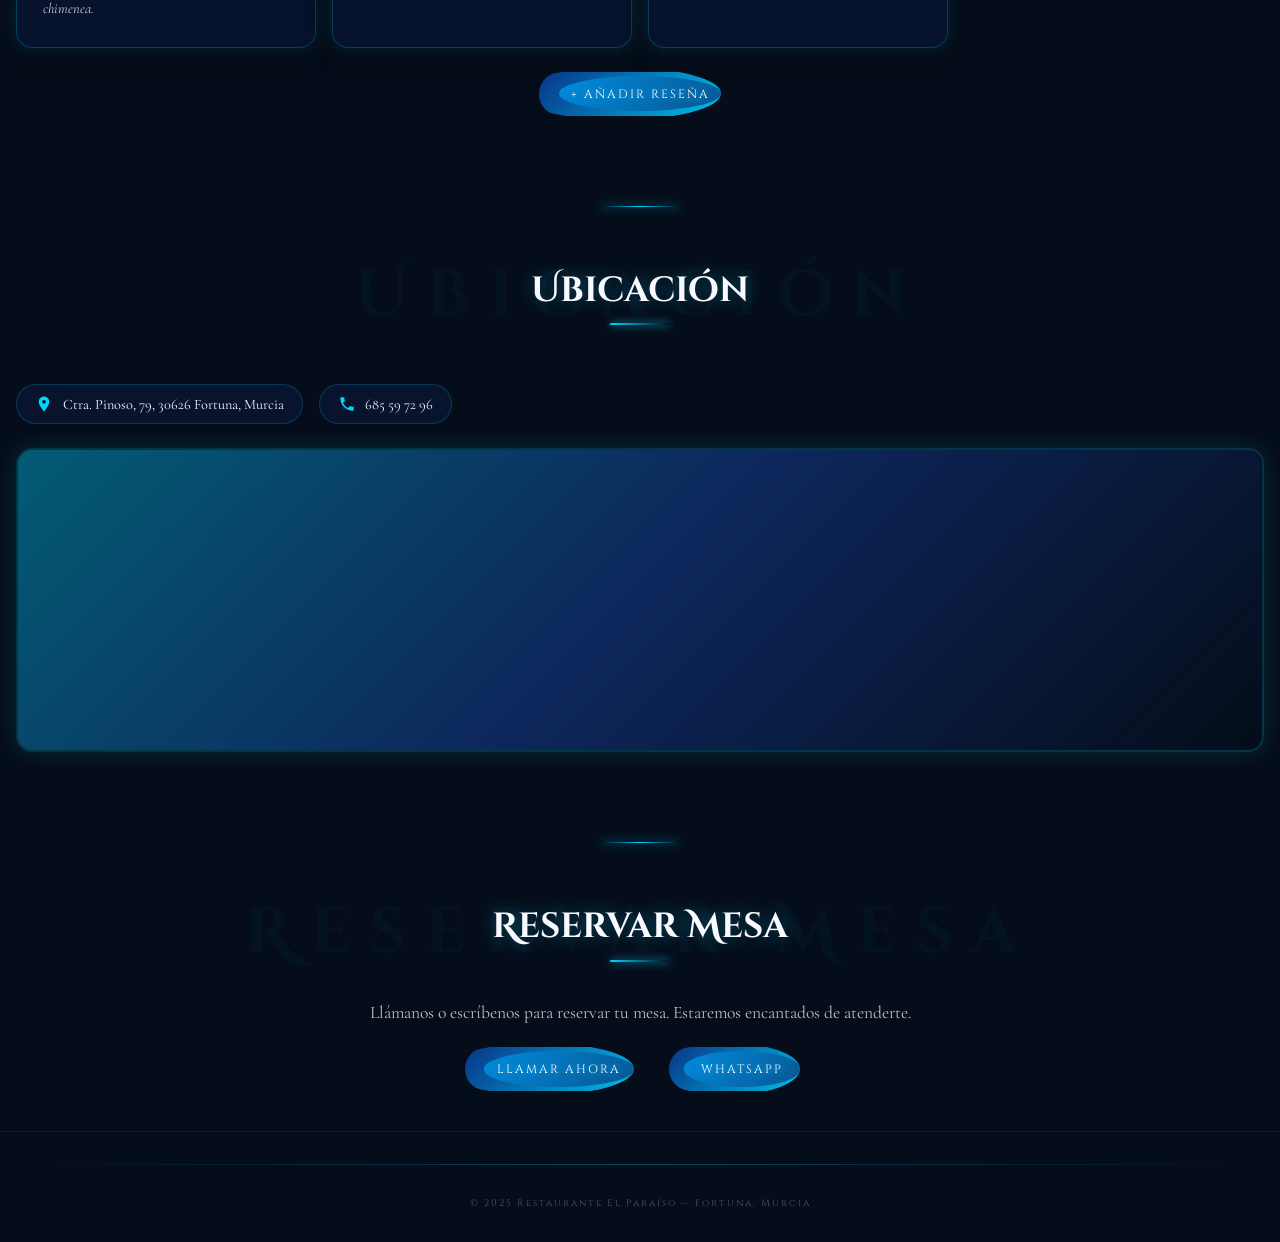
==== commit 092c5af0: "Add files via upload" ====
--- a/index.html
+++ b/index.html
@@ -1833,6 +1833,247 @@
   }
 }
 
+
+/* ─── ADMIN PANEL ─── */
+#admin-overlay {
+  position: fixed; inset: 0; z-index: 99999;
+  background: rgba(0,0,0,0.7);
+  backdrop-filter: blur(8px);
+  display: none;
+  align-items: flex-start;
+  justify-content: center;
+  padding: 20px;
+  overflow-y: auto;
+}
+#admin-overlay.open { display: flex; }
+#admin-panel {
+  background: #fff;
+  border-radius: 16px;
+  width: 100%;
+  max-width: 720px;
+  margin: auto;
+  box-shadow: 0 24px 80px rgba(0,0,0,0.4);
+  overflow: hidden;
+  font-family: system-ui, -apple-system, sans-serif;
+  color: #111;
+}
+#admin-panel-header {
+  background: #1a1a2e;
+  padding: 16px 20px;
+  display: flex;
+  align-items: center;
+  justify-content: space-between;
+}
+#admin-panel-header h2 {
+  color: #00d4ff;
+  font-size: 1rem;
+  font-family: 'Cinzel', serif;
+  letter-spacing: 2px;
+  margin: 0;
+}
+#admin-close-btn {
+  background: rgba(255,255,255,0.1);
+  border: none; color: #fff;
+  width: 32px; height: 32px;
+  border-radius: 50%; cursor: pointer;
+  font-size: 1rem; line-height: 32px; text-align: center;
+  transition: background 0.2s;
+}
+#admin-close-btn:hover { background: rgba(255,255,255,0.25); }
+
+/* Login */
+#admin-login {
+  padding: 40px 32px;
+  text-align: center;
+}
+#admin-login h3 {
+  font-size: 1.3rem; margin: 0 0 8px;
+  color: #1a1a2e;
+}
+#admin-login p { color: #666; margin: 0 0 28px; font-size: 0.9rem; }
+#admin-pwd-input {
+  width: 100%; max-width: 300px;
+  padding: 12px 16px;
+  border: 2px solid #ddd; border-radius: 10px;
+  font-size: 1rem; text-align: center;
+  letter-spacing: 4px;
+  outline: none; transition: border 0.2s;
+  display: block; margin: 0 auto 16px;
+}
+#admin-pwd-input:focus { border-color: #1a4fbf; }
+#admin-pwd-input.error { border-color: #e53e3e; animation: shake 0.4s; }
+@keyframes shake {
+  0%,100%{transform:translateX(0)} 25%{transform:translateX(-6px)} 75%{transform:translateX(6px)}
+}
+#admin-login-btn {
+  background: #1a4fbf; color: #fff;
+  border: none; padding: 12px 36px;
+  border-radius: 10px; font-size: 1rem;
+  cursor: pointer; transition: background 0.2s;
+}
+#admin-login-btn:hover { background: #0d2b6e; }
+.admin-hint {
+  margin-top: 20px; font-size: 0.75rem; color: #aaa;
+}
+
+/* Editor */
+#admin-editor { padding: 0; }
+#admin-tabs {
+  display: flex;
+  border-bottom: 2px solid #eee;
+  background: #f8f9ff;
+}
+.admin-tab {
+  padding: 14px 24px;
+  border: none; background: none;
+  font-size: 0.85rem; font-weight: 600;
+  color: #888; cursor: pointer;
+  border-bottom: 3px solid transparent;
+  margin-bottom: -2px;
+  transition: all 0.2s;
+}
+.admin-tab.active { color: #1a4fbf; border-bottom-color: #1a4fbf; }
+#admin-tab-carta, #admin-tab-config { padding: 20px; }
+#admin-tab-config { display: none; }
+
+.admin-save-bar {
+  display: flex; align-items: center; justify-content: space-between;
+  margin-bottom: 16px; flex-wrap: wrap; gap: 8px;
+}
+#admin-save-indicator {
+  font-size: 0.8rem; color: #38a169; font-weight: 600;
+  opacity: 0; transition: opacity 0.3s;
+}
+#add-cat-btn {
+  background: #1a4fbf; color: #fff;
+  border: none; padding: 8px 18px;
+  border-radius: 8px; font-size: 0.85rem;
+  cursor: pointer; transition: background 0.2s;
+}
+#add-cat-btn:hover { background: #0d2b6e; }
+
+.admin-cat {
+  border: 1px solid #e2e8f0;
+  border-radius: 12px; margin-bottom: 12px;
+  overflow: hidden;
+}
+.admin-cat-header {
+  background: #f0f4ff;
+  padding: 10px 14px;
+  display: flex; align-items: center; gap: 8px;
+  cursor: pointer;
+}
+.admin-cat-toggle { font-size: 0.7rem; color: #666; transition: transform 0.2s; }
+.admin-cat-toggle.open { transform: rotate(90deg); }
+.admin-cat-title-input {
+  flex: 1; border: none; background: none;
+  font-size: 0.95rem; font-weight: 700;
+  color: #1a1a2e; outline: none;
+  padding: 4px 8px; border-radius: 6px;
+}
+.admin-cat-title-input:focus { background: #fff; border: 1px solid #1a4fbf; }
+.admin-cat-del {
+  background: none; border: none;
+  color: #e53e3e; cursor: pointer; font-size: 1rem;
+  padding: 4px 6px; border-radius: 6px;
+  transition: background 0.2s; flex-shrink: 0;
+}
+.admin-cat-del:hover { background: #fff5f5; }
+.admin-items { padding: 8px; display: none; }
+.admin-items.open { display: block; }
+.admin-item {
+  display: grid;
+  grid-template-columns: 1fr 80px auto auto;
+  gap: 6px; align-items: center;
+  padding: 6px 4px;
+  border-bottom: 1px solid #f0f0f0;
+}
+.admin-item:last-child { border-bottom: none; }
+.admin-item input {
+  border: 1px solid #e2e8f0;
+  border-radius: 6px; padding: 6px 8px;
+  font-size: 0.82rem; outline: none;
+  transition: border 0.2s; width: 100%;
+}
+.admin-item input:focus { border-color: #1a4fbf; }
+.admin-item-desc-row {
+  grid-column: 1 / -1;
+  padding: 0 4px 4px;
+}
+.admin-item-desc-row input {
+  width: 100%; font-size: 0.78rem; color: #666;
+}
+.admin-item-del {
+  background: none; border: none;
+  color: #e53e3e; cursor: pointer;
+  font-size: 0.9rem; padding: 4px 6px;
+  border-radius: 6px; transition: background 0.2s;
+}
+.admin-item-del:hover { background: #fff5f5; }
+.admin-drag-handle {
+  color: #ccc; cursor: grab; padding: 4px 2px; font-size: 0.9rem;
+}
+.admin-add-item {
+  width: 100%; background: none;
+  border: 1px dashed #ccc; color: #888;
+  padding: 7px; border-radius: 8px;
+  margin: 8px 0 4px; cursor: pointer;
+  font-size: 0.82rem; transition: all 0.2s;
+}
+.admin-add-item:hover { border-color: #1a4fbf; color: #1a4fbf; background: #f0f4ff; }
+
+/* Config tab */
+#admin-tab-config h3 { font-size: 1rem; margin: 0 0 6px; color: #1a1a2e; }
+#admin-tab-config p { font-size: 0.82rem; color: #666; margin: 0 0 16px; line-height: 1.5; }
+.config-steps { background: #f8f9ff; border-radius: 10px; padding: 14px 16px; margin-bottom: 16px; }
+.config-steps ol { margin: 0; padding-left: 18px; }
+.config-steps li { font-size: 0.8rem; color: #444; margin-bottom: 6px; line-height: 1.5; }
+.config-steps a { color: #1a4fbf; }
+.config-url-input {
+  width: 100%; border: 2px solid #e2e8f0;
+  border-radius: 10px; padding: 10px 14px;
+  font-size: 0.85rem; outline: none;
+  transition: border 0.2s; margin-bottom: 10px;
+}
+.config-url-input:focus { border-color: #1a4fbf; }
+#save-config-btn {
+  background: #1a4fbf; color: #fff;
+  border: none; padding: 10px 24px;
+  border-radius: 8px; font-size: 0.85rem;
+  cursor: pointer; transition: background 0.2s; margin-right: 8px;
+}
+#save-config-btn:hover { background: #0d2b6e; }
+#clear-config-btn {
+  background: none; border: 1px solid #e53e3e;
+  color: #e53e3e; padding: 10px 18px;
+  border-radius: 8px; font-size: 0.85rem;
+  cursor: pointer; transition: all 0.2s;
+}
+#clear-config-btn:hover { background: #fff5f5; }
+.config-status {
+  margin-top: 12px; font-size: 0.8rem; font-weight: 600;
+  padding: 8px 12px; border-radius: 8px;
+}
+.config-status.ok { background: #f0fff4; color: #38a169; }
+.config-status.err { background: #fff5f5; color: #e53e3e; }
+.config-status.none { background: #fffbeb; color: #d69e2e; }
+
+/* Sync badge */
+#admin-sync-badge {
+  position: fixed; bottom: 24px; right: 24px;
+  background: #38a169; color: #fff;
+  border: none; border-radius: 50px;
+  padding: 10px 18px; font-size: 0.8rem; font-weight: 700;
+  cursor: pointer; z-index: 9998;
+  display: none; box-shadow: 0 4px 20px rgba(0,0,0,0.3);
+  transition: all 0.3s;
+}
+#admin-sync-badge:hover { background: #2f855a; transform: scale(1.05); }
+
+@media(max-width:520px){
+  .admin-item { grid-template-columns: 1fr 70px auto; }
+  #admin-tab-carta, #admin-tab-config { padding: 14px; }
+}
 </style>
 </head>
 <body>
@@ -1992,7 +2233,7 @@
 <section id="carta">
   <h2 class="sec-title reveal" data-i18n="carta_title">La Carta</h2>
 
-  <div class="container reveal">
+  <div id="menu-container" class="container reveal">
     <div class="glass" data-text="Ensaladas" style="--r:-8;">
       <div class="cat-title" data-i18n="cat_ensaladas">Ensaladas</div>
       <div class="menu-item"><span class="item-name">Ensalada Griega</span><span class="item-price">10 &#8364;</span></div>
@@ -2729,5 +2970,526 @@
 })();
 
 </script>
+
+<!-- ─── ADMIN PANEL ─── -->
+<div id="admin-overlay">
+  <div id="admin-panel">
+    <div id="admin-panel-header">
+      <h2>⚙ PANEL DE ADMINISTRACIÓN</h2>
+      <button id="admin-close-btn" onclick="adminClose()">✕</button>
+    </div>
+
+    <!-- LOGIN -->
+    <div id="admin-login">
+      <h3>🔒 Acceso privado</h3>
+      <p>Introduce la contraseña del administrador</p>
+      <input id="admin-pwd-input" type="password" placeholder="••••••••"
+             onkeydown="if(event.key==='Enter')adminLogin()">
+      <button id="admin-login-btn" onclick="adminLogin()">Entrar</button>
+      <p class="admin-hint">Acceso exclusivo para el propietario</p>
+    </div>
+
+    <!-- EDITOR -->
+    <div id="admin-editor" style="display:none">
+      <div id="admin-tabs">
+        <button class="admin-tab active" onclick="adminShowTab('carta',this)">🍽️ Editar Carta</button>
+        <button class="admin-tab" onclick="adminShowTab('config',this)">📡 Tiempo Real</button>
+      </div>
+
+      <!-- TAB: CARTA -->
+      <div id="admin-tab-carta">
+        <div class="admin-save-bar">
+          <span id="admin-save-indicator">✓ Guardado y publicado</span>
+          <button id="add-cat-btn" onclick="adminAddCategory()">+ Nueva categoría</button>
+        </div>
+        <div id="admin-menu-list"></div>
+      </div>
+
+      <!-- TAB: CONFIG -->
+      <div id="admin-tab-config">
+        <h3>📡 Actualización en tiempo real para todos los clientes</h3>
+        <p>Sin configuración, los cambios se guardan localmente en este navegador. Para que <strong>todos los clientes vean los cambios al instante</strong>, conecta Supabase (gratuito):</p>
+        <div class="config-steps">
+          <ol>
+            <li>Ve a <a href="https://supabase.com" target="_blank">supabase.com</a> → <strong>Start your project</strong> → inicia sesión con GitHub o correo</li>
+            <li>Haz clic en <strong>"New project"</strong>, ponle un nombre y elige una contraseña segura → <strong>Create new project</strong></li>
+            <li>Espera a que se cree el proyecto (~1 min) y ve a <strong>SQL Editor</strong> en el menú izquierdo</li>
+            <li>Pega y ejecuta el SQL que te proporcioné (tabla + reglas RLS + realtime)</li>
+            <li>Ve a <strong>Project Settings → API</strong> y copia: la <strong>Project URL</strong> y la <strong>anon public key</strong></li>
+            <li>Pégalos en los campos de abajo y haz clic en "Guardar y conectar"</li>
+          </ol>
+        </div>
+        <input class="config-url-input" id="sb-url-input" type="url"
+               placeholder="https://xxxxxxxxxxxx.supabase.co">
+        <input class="config-url-input" id="sb-key-input" type="text"
+               placeholder="eyJhbGciOiJIUzI1NiIsInR5cCI6IkpXVCJ9... (anon public key)"
+               style="font-size:0.72rem; margin-top:8px;">
+        <div style="margin-top:10px">
+          <button id="save-config-btn" onclick="adminSaveSupabaseConfig()">💾 Guardar y conectar</button>
+          <button id="clear-config-btn" onclick="adminClearSupabaseConfig()">Desconectar</button>
+        </div>
+        <div id="config-status" class="config-status none" style="display:none"></div>
+      </div>
+    </div>
+  </div>
+</div>
+
+<!-- Quick-access badge (visible only after first login) -->
+<button id="admin-sync-badge" onclick="adminOpen()" title="Panel de administración">⚙️ Admin</button>
+
+<script>
+// ══════════════════════════════════════════════════════
+//  MENÚ DINÁMICO — datos, render y panel de admin
+// ══════════════════════════════════════════════════════
+
+const ADMIN_PASSWORD = 'paraiso2026';
+const LS_MENU = 'paraiso-menu-v2';
+const LS_SB_URL = 'paraiso-supabase-url';
+const LS_SB_KEY = 'paraiso-supabase-key';
+const LS_AUTH = 'paraiso-admin-auth';
+
+// ── Datos por defecto ──────────────────────────────────
+const DEFAULT_MENU = [
+  { id:'ensaladas', title:'Ensaladas', rotation:-8, items:[
+    { id:'e1', name:'Ensalada Griega', price:'10', desc:'' }
+  ]},
+  { id:'frios', title:'Aperitivos Fríos', rotation:5, items:[
+    { id:'f1', name:'Tzatziki', price:'5', desc:'Dip de yogur griego, pepino y ajo' },
+    { id:'f2', name:'Tyrokafteri', price:'5', desc:'Dip de queso feta' },
+    { id:'f3', name:'Melitzanosalat', price:'5', desc:'Dip de berenjena' },
+    { id:'f4', name:'Houmous', price:'5', desc:'Dip de garbanzos' },
+    { id:'f5', name:'Eleopolto', price:'5', desc:'Pasta de aceitunas negras' },
+    { id:'f6', name:'Taramosalta', price:'5', desc:'Crema de caviar' },
+    { id:'f7', name:'Pikilia Krya', price:'11', desc:'Selección de 5 salsas frías con pan de pita' }
+  ]},
+  { id:'calientes', title:'Aperitivos Calientes', rotation:-5, items:[
+    { id:'c1', name:'Feta Fournou', price:'5', desc:'Queso feta al horno, ligeramente picante' },
+    { id:'c2', name:'Dolmadakia', price:'5', desc:'Hojas de parra rellenas de arroz' },
+    { id:'c3', name:'Spanakopitakia', price:'5', desc:'Pasteles de queso y espinacas' },
+    { id:'c4', name:'Tyrotipakia', price:'5', desc:'Pasteles de queso feta' },
+    { id:'c5', name:'Vegetarian Croouquettes', price:'5', desc:'' },
+    { id:'c6', name:'Gyros Pita', price:'7', desc:'Gyros en pan pita con tzatziki y patatas fritas' },
+    { id:'c7', name:'Pikilia Zesti Mixt Starters', price:'14', desc:'Selección de aperitivos calientes' },
+    { id:'c8', name:'Jalapeño Poppers relleno de queso cheddar', price:'', desc:'' },
+    { id:'c9', name:'Patatas fritas', price:'3', desc:'' }
+  ]},
+  { id:'vegetariano', title:'Vegetariano', rotation:8, items:[
+    { id:'v1', name:'Spanakopita', price:'8', desc:'Espinacas y queso feta, al horno' }
+  ]},
+  { id:'mar', title:'Del Mar', rotation:-6, items:[
+    { id:'m1', name:'Thalassina Floge', price:'16', desc:'Salmón y gambas envueltas en pasta filo al horno' }
+  ]},
+  { id:'res', title:'Carne de Res', rotation:4, items:[
+    { id:'r1', name:'Moussaka', price:'14', desc:'Carne picada entre capas de berenjena y bechamel' },
+    { id:'r2', name:'Greek Hamburger', price:'10', desc:'Pan de pita, tzatziki y patatas fritas' },
+    { id:'r3', name:'Entrecot', price:'19', desc:'Con patatas fritas y ensalada' },
+    { id:'r4', name:'Souvlaki', price:'16', desc:'Brocheta de ternera con tzatziki, ensalada y patatas' }
+  ]},
+  { id:'cordero', title:'Cordero', rotation:-9, items:[
+    { id:'co1', name:'Kleftiko', price:'18', desc:'Cordero hecho lentamente al horno' },
+    { id:'co2', name:'Arni Flogera', price:'16', desc:'Cordero envuelto en pasta filo, horneado' }
+  ]},
+  { id:'cerdo', title:'Cerdo', rotation:6, items:[
+    { id:'ce1', name:'Gyros', price:'12', desc:'Kebab de cerdo' },
+    { id:'ce2', name:'Solomillo de cerdo en un pincho', price:'12', desc:'' },
+    { id:'ce3', name:'Dendrolivano', price:'12', desc:'Medallones de cerdo en salsa de romero' }
+  ]},
+  { id:'pollo', title:'Pollo', rotation:-4, items:[
+    { id:'p1', name:'Gyros Plate (pollo)', price:'12', desc:'Kebab de pollo' },
+    { id:'p2', name:'Riganalo', price:'12', desc:'Pechuga de pollo en salsa cremosa de vino blanco, queso feta y orégano' },
+    { id:'p3', name:'Chicken Flogera', price:'12', desc:'Wrap de pechuga, tomate seco, queso feta y pesto, envuelto en masa filo' },
+    { id:'p4', name:'Souvlaki (pollo)', price:'12', desc:'Brocheta de pollo' },
+    { id:'p5', name:'Pechugas de pollo', price:'8', desc:'' },
+    { id:'p6', name:'Alitas picantes con salsa búfalo', price:'', desc:'' },
+    { id:'p7', name:'Alitas picantes con salsa barbacoa', price:'', desc:'' }
+  ]},
+  { id:'hamburguesas', title:'Hamburguesas', rotation:7, items:[
+    { id:'h1', name:'Hamburguesa smash doble 2×80gr con patatas fritas', price:'', desc:'' },
+    { id:'h2', name:'Hamburguesa doble 2×120gr con patatas fritas', price:'', desc:'' },
+    { id:'h3', name:'Hamburguesa casera 160gr con patatas fritas', price:'', desc:'' }
+  ]},
+  { id:'postres', title:'Postres', rotation:3, items:[
+    { id:'po1', name:'Karidopita con helado de vainilla', price:'6.50', desc:'' },
+    { id:'po2', name:'Baklava', price:'3', desc:'' },
+    { id:'po3', name:'Yogurt griego con cerezas salvajes', price:'5', desc:'' },
+    { id:'po4', name:'Yogurt griego con pétalos de rosas', price:'5', desc:'' },
+    { id:'po5', name:'Tarta de queso con arándanos', price:'6.50', desc:'' },
+    { id:'po6', name:'Brownie con helado de vainilla', price:'6.50', desc:'' },
+    { id:'po7', name:'Helado de vainilla', price:'5', desc:'' },
+    { id:'po8', name:'Helado de chocolate', price:'5', desc:'' },
+    { id:'po9', name:'Helado mixto', price:'5', desc:'' }
+  ]}
+];
+
+// ── Estado ─────────────────────────────────────────────
+let currentMenu = [];
+let adminUnlocked = false;
+
+// ── Render carta pública ───────────────────────────────
+function renderMenu(data) {
+  const el = document.getElementById('menu-container');
+  if (!el) return;
+  el.innerHTML = data.map(cat => {
+    const items = cat.items.map(item => {
+      const priceHtml = item.price
+        ? `<span class="item-price">${item.price} &#8364;</span>` : '';
+      if (item.desc) {
+        return `<div class="menu-item flex-col">
+          <div style="display:flex;justify-content:space-between;width:100%">
+            <span class="item-name">${item.name}</span>${priceHtml}
+          </div><span class="item-desc">${item.desc}</span></div>`;
+      }
+      return `<div class="menu-item">
+        <span class="item-name">${item.name}</span>${priceHtml}</div>`;
+    }).join('');
+    return `<div class="glass" data-text="${cat.title}" style="--r:${cat.rotation||0};">
+      <div class="cat-title">${cat.title}</div>${items}</div>`;
+  }).join('');
+  // Re-init glass tilt effects
+  if (typeof initGlassTilt === 'function') initGlassTilt();
+}
+
+// ── Persistencia local ─────────────────────────────────
+function loadLocalMenu() {
+  try {
+    const s = localStorage.getItem(LS_MENU);
+    return s ? JSON.parse(s) : JSON.parse(JSON.stringify(DEFAULT_MENU));
+  } catch(e) { return JSON.parse(JSON.stringify(DEFAULT_MENU)); }
+}
+
+function saveLocalMenu(data) {
+  localStorage.setItem(LS_MENU, JSON.stringify(data));
+}
+
+// ── Supabase (sin SDK, usando REST + Realtime WebSocket) ──
+function getSupabaseConfig() {
+  return {
+    url: localStorage.getItem(LS_SB_URL) || '',
+    key: localStorage.getItem(LS_SB_KEY) || ''
+  };
+}
+
+let sbClient = null;
+
+async function getSupabaseClient() {
+  if (sbClient) return sbClient;
+  const { url, key } = getSupabaseConfig();
+  if (!url || !key) return null;
+  const mod = await import('https://cdn.jsdelivr.net/npm/@supabase/supabase-js@2/+esm');
+  sbClient = mod.createClient(url, key);
+  return sbClient;
+}
+
+async function sbRead() {
+  const sb = await getSupabaseClient();
+  if (!sb) return null;
+  const { data, error } = await sb.from('menu_config').select('data').eq('id', 1).single();
+  if (error) throw new Error(error.message);
+  return data.data;
+}
+
+async function sbWrite(menuData) {
+  const sb = await getSupabaseClient();
+  if (!sb) throw new Error('Sin conexión Supabase');
+  const { error } = await sb.from('menu_config')
+    .upsert({ id: 1, data: menuData, updated_at: new Date().toISOString() });
+  if (error) throw new Error(error.message);
+}
+
+async function sbListen() {
+  const sb = await getSupabaseClient();
+  if (!sb) return;
+  sb.channel('menu-realtime')
+    .on('postgres_changes', {
+      event: 'UPDATE',
+      schema: 'public',
+      table: 'menu_config',
+      filter: 'id=eq.1'
+    }, payload => {
+      if (payload.new && Array.isArray(payload.new.data)) {
+        currentMenu = payload.new.data;
+        saveLocalMenu(currentMenu);
+        renderMenu(currentMenu);
+        if (adminUnlocked) renderAdminMenu();
+      }
+    })
+    .subscribe();
+}
+
+// ── Init ───────────────────────────────────────────────
+document.addEventListener('DOMContentLoaded', async () => {
+  currentMenu = loadLocalMenu();
+  renderMenu(currentMenu);
+
+  const { url: sbUrl, key: sbKey } = getSupabaseConfig();
+  if (sbUrl && sbKey) {
+    try {
+      const remote = await sbRead();
+      if (remote && Array.isArray(remote)) {
+        currentMenu = remote;
+        saveLocalMenu(currentMenu);
+        renderMenu(currentMenu);
+      }
+    } catch(_) {}
+    sbListen();
+  }
+
+  // Acceso secreto: 5 clics en el logo
+  let logoClicks = 0, logoTimer;
+  const logo = document.querySelector('.nav-logo');
+  if (logo) {
+    logo.style.cursor = 'pointer';
+    logo.addEventListener('click', e => {
+      e.preventDefault();
+      logoClicks++;
+      clearTimeout(logoTimer);
+      logoTimer = setTimeout(() => { logoClicks = 0; }, 3000);
+      if (logoClicks >= 2) { logoClicks = 0; adminOpen(); }
+    });
+  }
+
+  // Mostrar badge si ya está autenticado en esta sesión
+  if (sessionStorage.getItem(LS_AUTH) === '1') {
+    adminUnlocked = true;
+    document.getElementById('admin-sync-badge').style.display = 'block';
+  }
+});
+
+// ── Admin: acceso ──────────────────────────────────────
+function adminOpen() {
+  document.getElementById('admin-overlay').classList.add('open');
+  if (adminUnlocked) {
+    document.getElementById('admin-login').style.display = 'none';
+    document.getElementById('admin-editor').style.display = 'block';
+    renderAdminMenu();
+    renderConfigTab();
+  } else {
+    document.getElementById('admin-login').style.display = 'block';
+    document.getElementById('admin-editor').style.display = 'none';
+    setTimeout(() => document.getElementById('admin-pwd-input').focus(), 150);
+  }
+}
+
+function adminClose() {
+  document.getElementById('admin-overlay').classList.remove('open');
+}
+
+function adminLogin() {
+  const input = document.getElementById('admin-pwd-input');
+  if (input.value === ADMIN_PASSWORD) {
+    adminUnlocked = true;
+    sessionStorage.setItem(LS_AUTH, '1');
+    document.getElementById('admin-login').style.display = 'none';
+    document.getElementById('admin-editor').style.display = 'block';
+    document.getElementById('admin-sync-badge').style.display = 'block';
+    renderAdminMenu();
+    renderConfigTab();
+  } else {
+    input.value = '';
+    input.placeholder = '❌ Contraseña incorrecta';
+    input.classList.add('error');
+    setTimeout(() => {
+      input.classList.remove('error');
+      input.placeholder = '••••••••';
+      input.focus();
+    }, 1000);
+  }
+}
+
+// ── Admin: tabs ────────────────────────────────────────
+function adminShowTab(tab, btn) {
+  document.getElementById('admin-tab-carta').style.display = tab === 'carta' ? 'block' : 'none';
+  document.getElementById('admin-tab-config').style.display = tab === 'config' ? 'block' : 'none';
+  document.querySelectorAll('.admin-tab').forEach(b => b.classList.remove('active'));
+  btn.classList.add('active');
+  if (tab === 'config') renderConfigTab();
+}
+
+// ── Admin: render menú ─────────────────────────────────
+function renderAdminMenu() {
+  const list = document.getElementById('admin-menu-list');
+  list.innerHTML = currentMenu.map((cat, ci) => `
+    <div class="admin-cat" id="acat-${ci}">
+      <div class="admin-cat-header" onclick="adminToggleCat(${ci})">
+        <span class="admin-cat-toggle" id="atog-${ci}">▶</span>
+        <input class="admin-cat-title-input" value="${escH(cat.title)}"
+               onclick="event.stopPropagation()"
+               onchange="adminUpdateCatTitle(${ci}, this.value)">
+        <button class="admin-cat-del" onclick="event.stopPropagation();adminDelCat(${ci})"
+                title="Eliminar categoría">🗑️</button>
+      </div>
+      <div class="admin-items" id="aitems-${ci}">
+        ${cat.items.map((item, ii) => `
+          <div class="admin-item">
+            <input value="${escH(item.name)}" placeholder="Nombre del plato"
+                   onchange="adminUpdateItem(${ci},${ii},'name',this.value)">
+            <input value="${escH(item.price)}" placeholder="€ precio"
+                   onchange="adminUpdateItem(${ci},${ii},'price',this.value)"
+                   style="text-align:center">
+            <button class="admin-item-del" onclick="adminDelItem(${ci},${ii})"
+                    title="Eliminar plato">🗑️</button>
+          </div>
+          <div class="admin-item-desc-row">
+            <input value="${escH(item.desc||'')}" placeholder="Descripción (opcional)"
+                   onchange="adminUpdateItem(${ci},${ii},'desc',this.value)">
+          </div>
+        `).join('')}
+        <button class="admin-add-item" onclick="adminAddItem(${ci})">+ Añadir plato</button>
+      </div>
+    </div>
+  `).join('');
+}
+
+function escH(str) {
+  return (str||'').replace(/&/g,'&amp;').replace(/"/g,'&quot;').replace(/</g,'&lt;');
+}
+
+function adminToggleCat(ci) {
+  const items = document.getElementById('aitems-' + ci);
+  const tog   = document.getElementById('atog-' + ci);
+  const open  = items.classList.toggle('open');
+  tog.textContent = open ? '▼' : '▶';
+}
+
+// ── Admin: CRUD ────────────────────────────────────────
+function adminUpdateCatTitle(ci, val) {
+  currentMenu[ci].title = val;
+  adminScheduleSave();
+}
+
+function adminUpdateItem(ci, ii, field, val) {
+  currentMenu[ci].items[ii][field] = val;
+  adminScheduleSave();
+}
+
+function adminDelItem(ci, ii) {
+  if (!confirm('¿Eliminar "' + currentMenu[ci].items[ii].name + '"?')) return;
+  currentMenu[ci].items.splice(ii, 1);
+  renderAdminMenu();
+  adminScheduleSave();
+}
+
+function adminAddItem(ci) {
+  currentMenu[ci].items.push({ id: 'n' + Date.now(), name: '', price: '', desc: '' });
+  renderAdminMenu();
+  // Re-open the category
+  const items = document.getElementById('aitems-' + ci);
+  const tog   = document.getElementById('atog-' + ci);
+  if (items && !items.classList.contains('open')) {
+    items.classList.add('open');
+    if (tog) tog.textContent = '▼';
+  }
+  adminScheduleSave();
+}
+
+function adminDelCat(ci) {
+  if (!confirm('¿Eliminar la categoría "' + currentMenu[ci].title + '" y todos sus platos?')) return;
+  currentMenu.splice(ci, 1);
+  renderAdminMenu();
+  adminScheduleSave();
+}
+
+function adminAddCategory() {
+  currentMenu.push({ id: 'cat' + Date.now(), title: 'Nueva Categoría', rotation: 0, items: [] });
+  renderAdminMenu();
+  // Scroll to bottom of list
+  const list = document.getElementById('admin-menu-list');
+  list.lastElementChild && list.lastElementChild.scrollIntoView({ behavior: 'smooth' });
+  adminScheduleSave();
+}
+
+// ── Admin: guardado con debounce ───────────────────────
+let adminSaveTimer;
+function adminScheduleSave() {
+  clearTimeout(adminSaveTimer);
+  adminSaveTimer = setTimeout(adminSave, 600);
+}
+
+async function adminSave() {
+  saveLocalMenu(currentMenu);
+  renderMenu(currentMenu);
+  const { url: sbUrl, key: sbKey } = getSupabaseConfig();
+  if (sbUrl && sbKey) {
+    try {
+      await sbWrite(currentMenu);
+      showSaveIndicator('✓ Publicado — todos los clientes se actualizan ahora');
+    } catch(e) {
+      showSaveIndicator('⚠ Guardado local (error Supabase: ' + e.message + ')');
+    }
+  } else {
+    showSaveIndicator('✓ Guardado — conecta Supabase para sincronizar en tiempo real');
+  }
+}
+
+function showSaveIndicator(msg) {
+  const el = document.getElementById('admin-save-indicator');
+  el.textContent = msg;
+  el.style.opacity = '1';
+  clearTimeout(el._t);
+  el._t = setTimeout(() => { el.style.opacity = '0'; }, 3000);
+}
+
+// ── Admin: config Supabase ─────────────────────────────
+function renderConfigTab() {
+  const { url, key } = getSupabaseConfig();
+  document.getElementById('sb-url-input').value = url;
+  document.getElementById('sb-key-input').value = key;
+  const st = document.getElementById('config-status');
+  st.style.display = 'block';
+  if (url && key) {
+    st.className = 'config-status ok';
+    st.textContent = '✅ Supabase conectado: ' + url;
+  } else {
+    st.className = 'config-status none';
+    st.textContent = '⚠️ Sin Supabase — los cambios solo se guardan en este navegador';
+  }
+}
+
+async function adminSaveSupabaseConfig() {
+  const url = document.getElementById('sb-url-input').value.trim().replace(/\/$/, '');
+  const key = document.getElementById('sb-key-input').value.trim();
+  const st  = document.getElementById('config-status');
+  st.style.display = 'block';
+  if (!url.startsWith('https://') || !key) {
+    st.className = 'config-status err';
+    st.textContent = '❌ Rellena la URL del proyecto y la anon key correctamente.';
+    return;
+  }
+  st.className = 'config-status none';
+  st.textContent = '⏳ Probando conexión con Supabase...';
+  // Guardar temporalmente para que getSupabaseClient() los use
+  localStorage.setItem(LS_SB_URL, url);
+  localStorage.setItem(LS_SB_KEY, key);
+  sbClient = null; // forzar recrear el cliente
+  try {
+    await sbWrite(currentMenu);
+    await sbListen();
+    st.className = 'config-status ok';
+    st.textContent = '✅ Conectado y publicado. Todos los clientes se actualizarán en tiempo real.';
+    showSaveIndicator('✓ Supabase conectado — carta publicada para todos');
+  } catch(e) {
+    localStorage.removeItem(LS_SB_URL);
+    localStorage.removeItem(LS_SB_KEY);
+    sbClient = null;
+    st.className = 'config-status err';
+    st.textContent = '❌ Error: ' + e.message + '. Revisa la URL, la key y las reglas RLS.';
+  }
+}
+
+function adminClearSupabaseConfig() {
+  localStorage.removeItem(LS_SB_URL);
+  localStorage.removeItem(LS_SB_KEY);
+  sbClient = null;
+  renderConfigTab();
+}
+
+// Close on overlay click
+document.addEventListener('click', e => {
+  if (e.target.id === 'admin-overlay') adminClose();
+});
+document.addEventListener('keydown', e => {
+  if (e.key === 'Escape') adminClose();
+});
+</script>
 </body>
 </html>
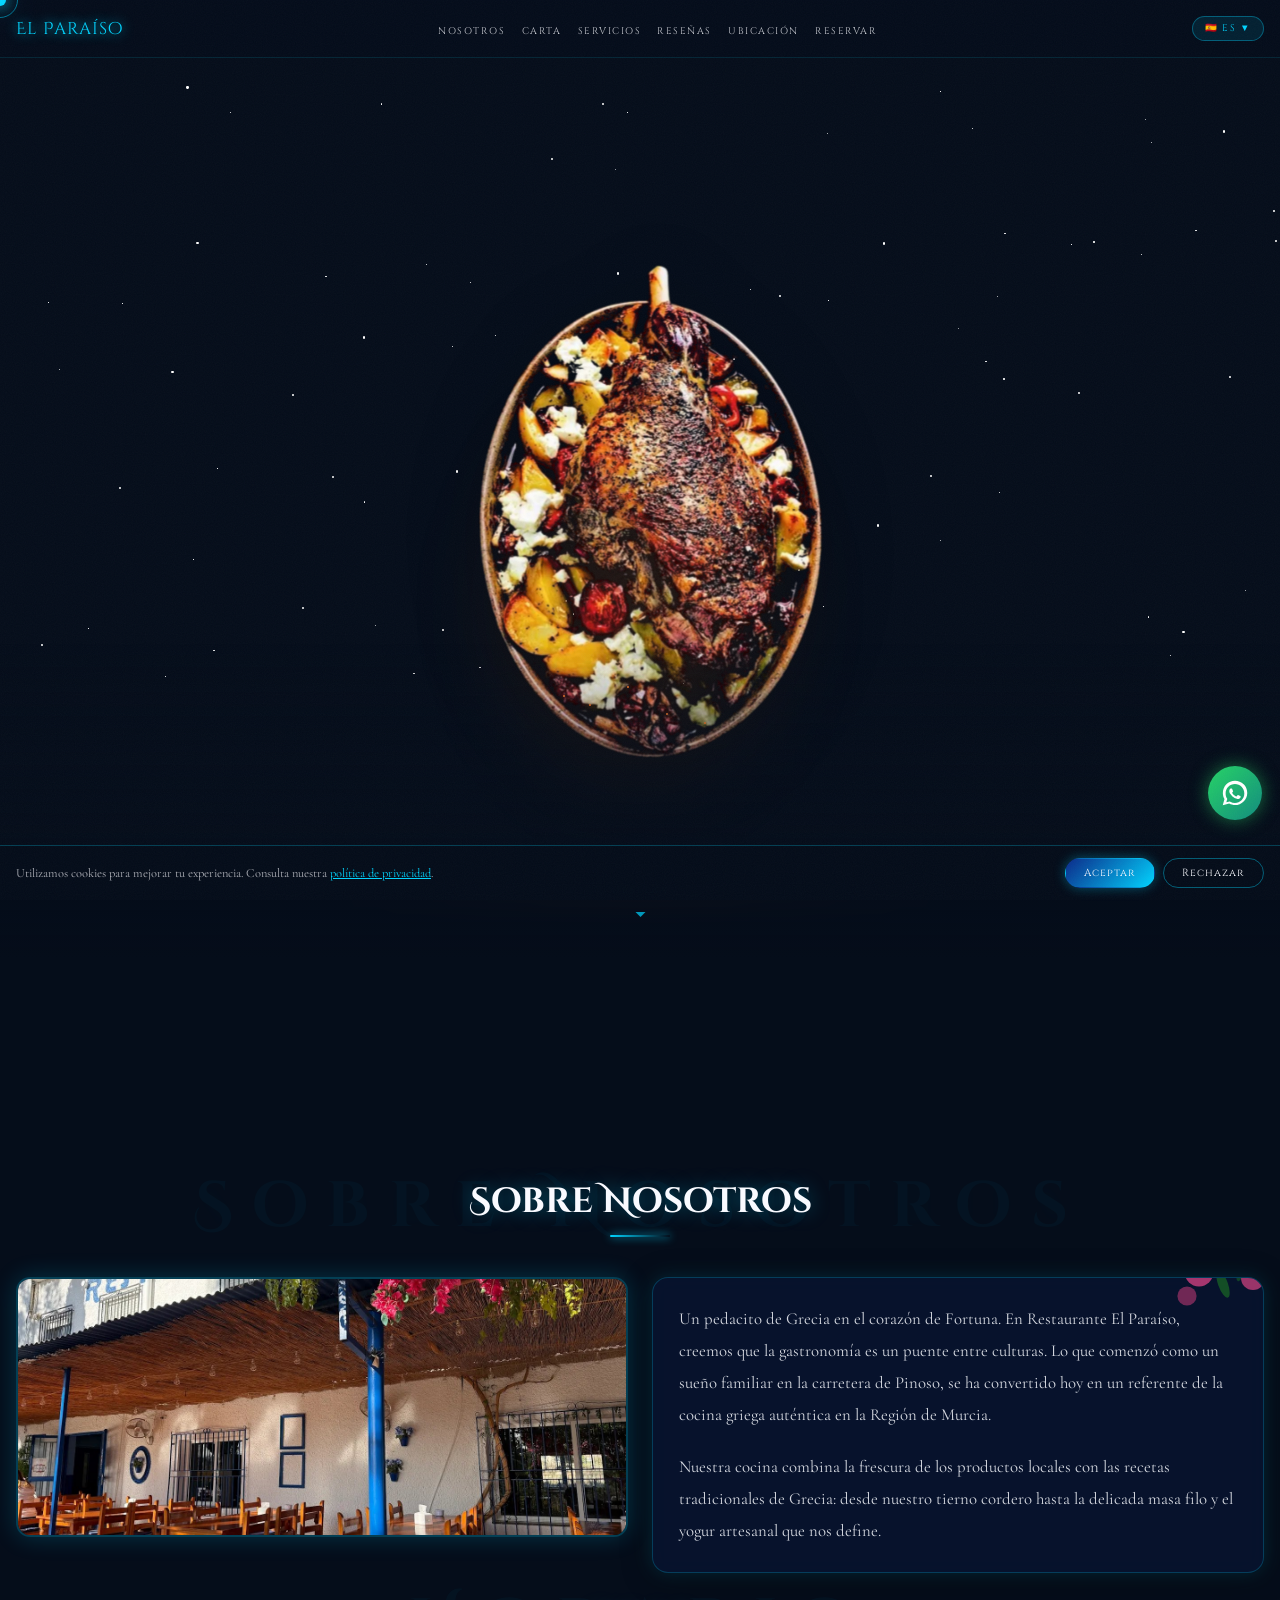
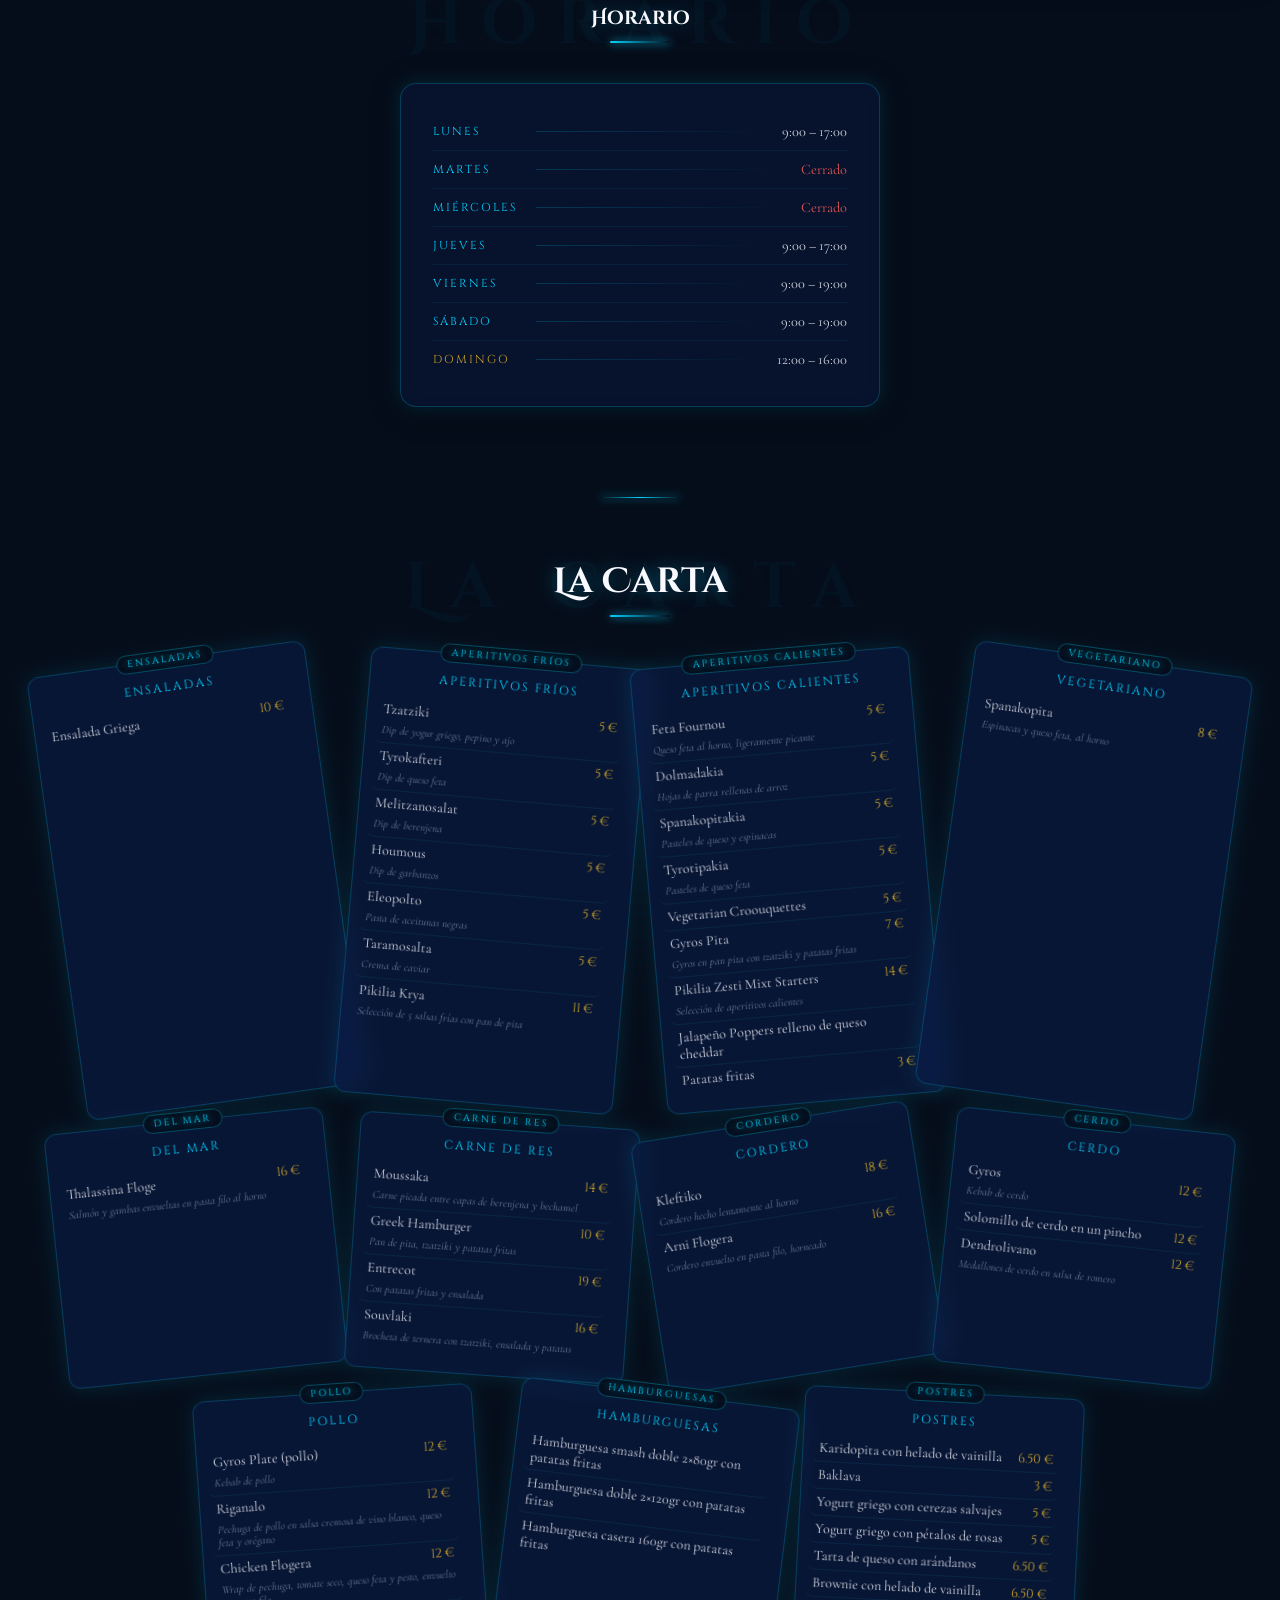
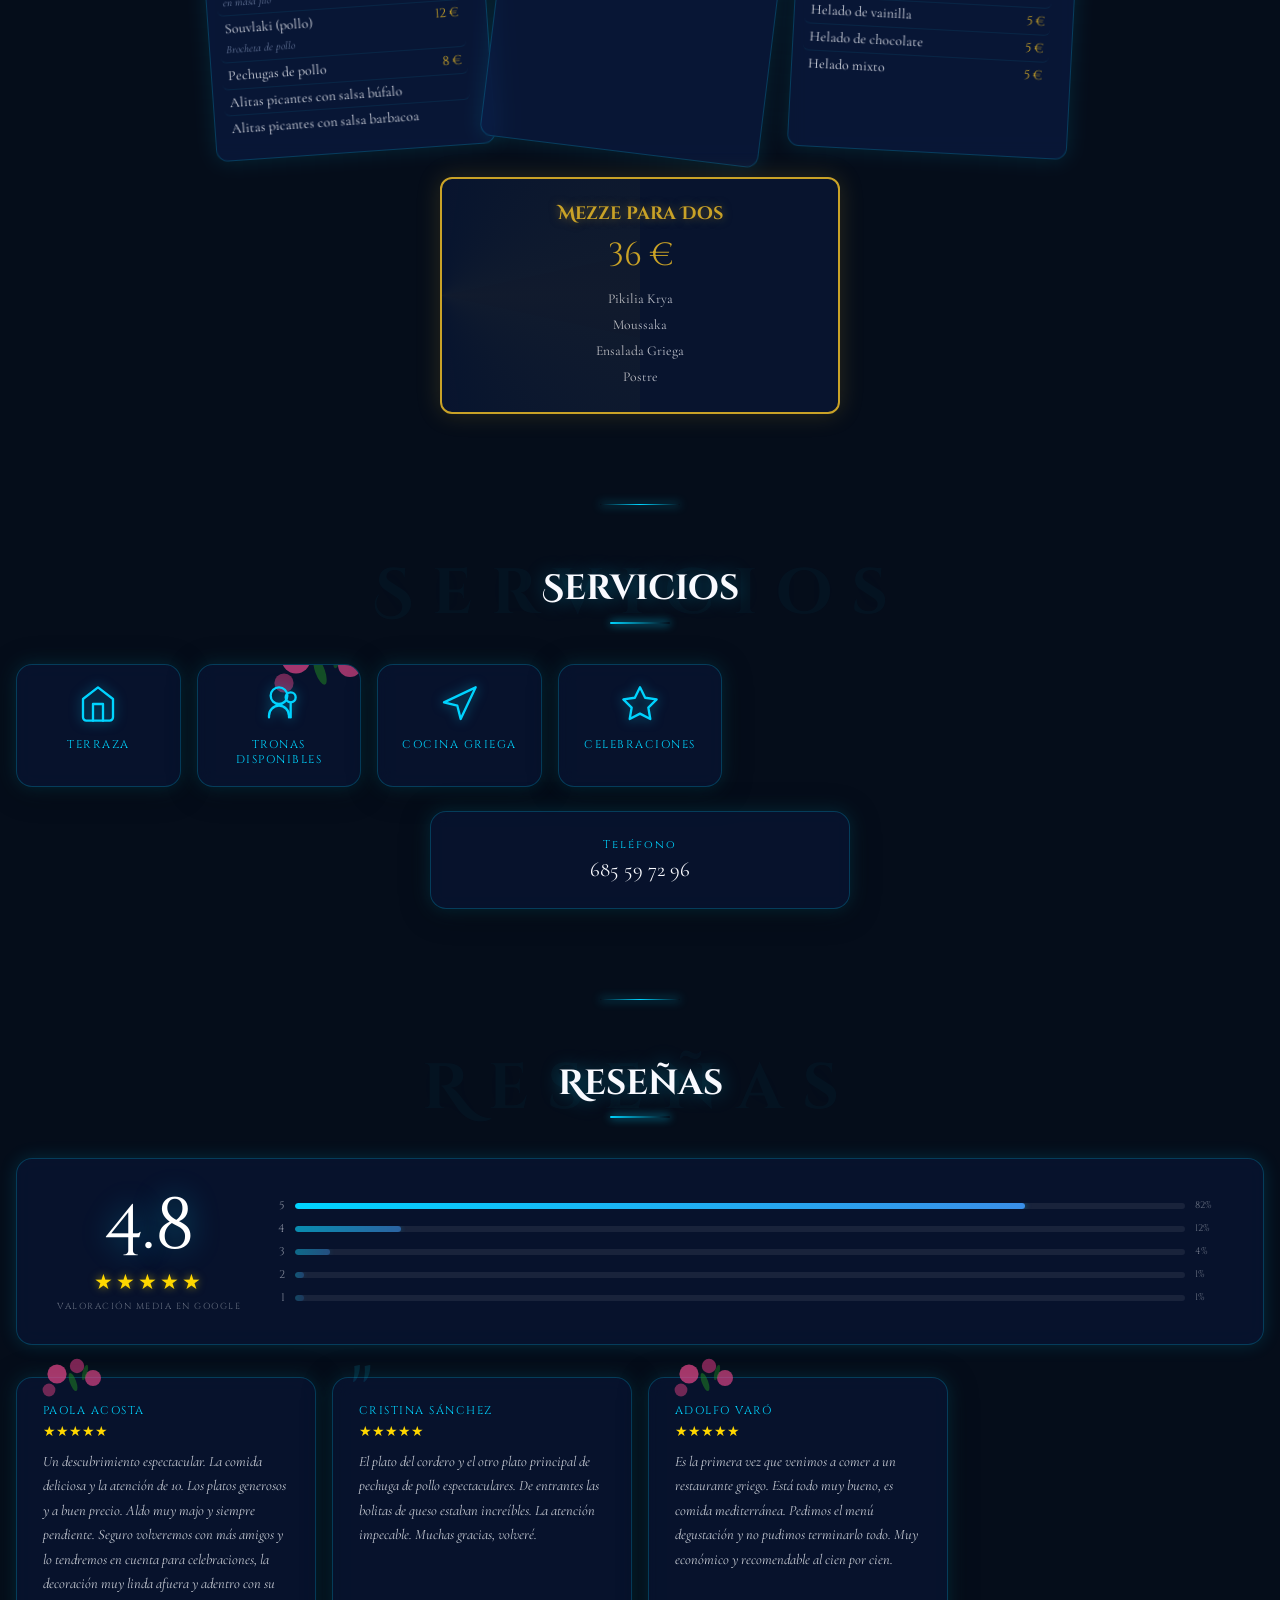
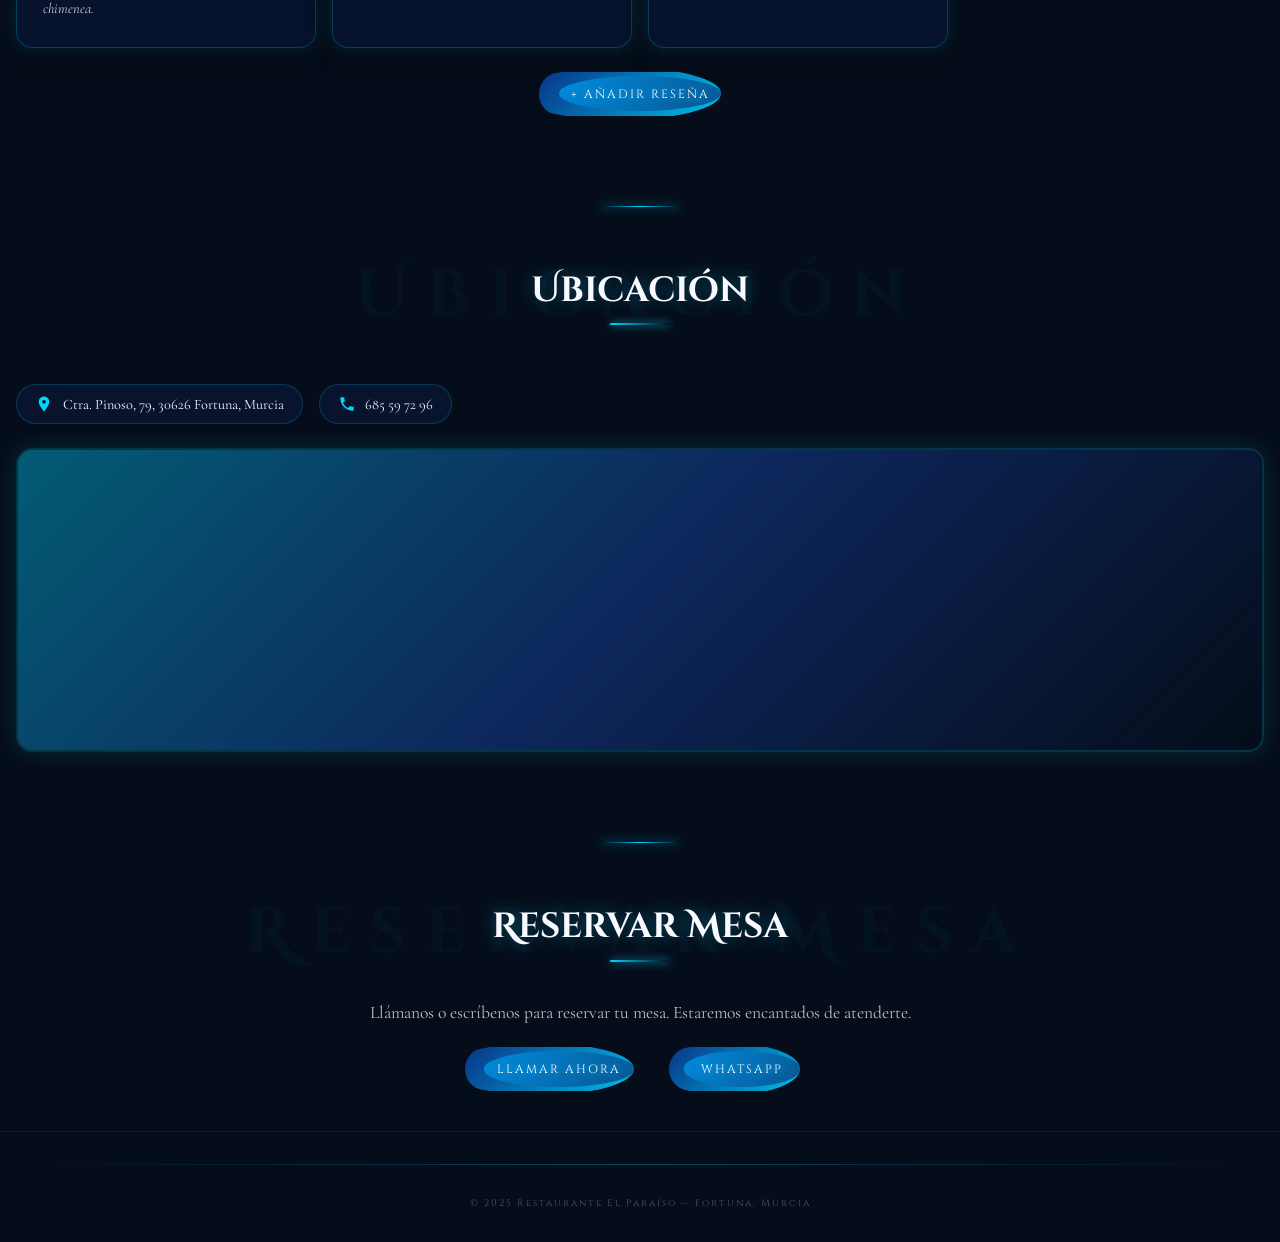
==== commit a41ca2b7: "Add files via upload" ====
--- a/index.html
+++ b/index.html
@@ -1846,6 +1846,9 @@
   overflow-y: auto;
 }
 #admin-overlay.open { display: flex; }
+#admin-overlay *, #admin-overlay *::before, #admin-overlay *::after { cursor: default !important; }
+#admin-overlay button, #admin-overlay a { cursor: pointer !important; }
+#admin-overlay input { cursor: text !important; }
 #admin-panel {
   background: #fff;
   border-radius: 16px;
